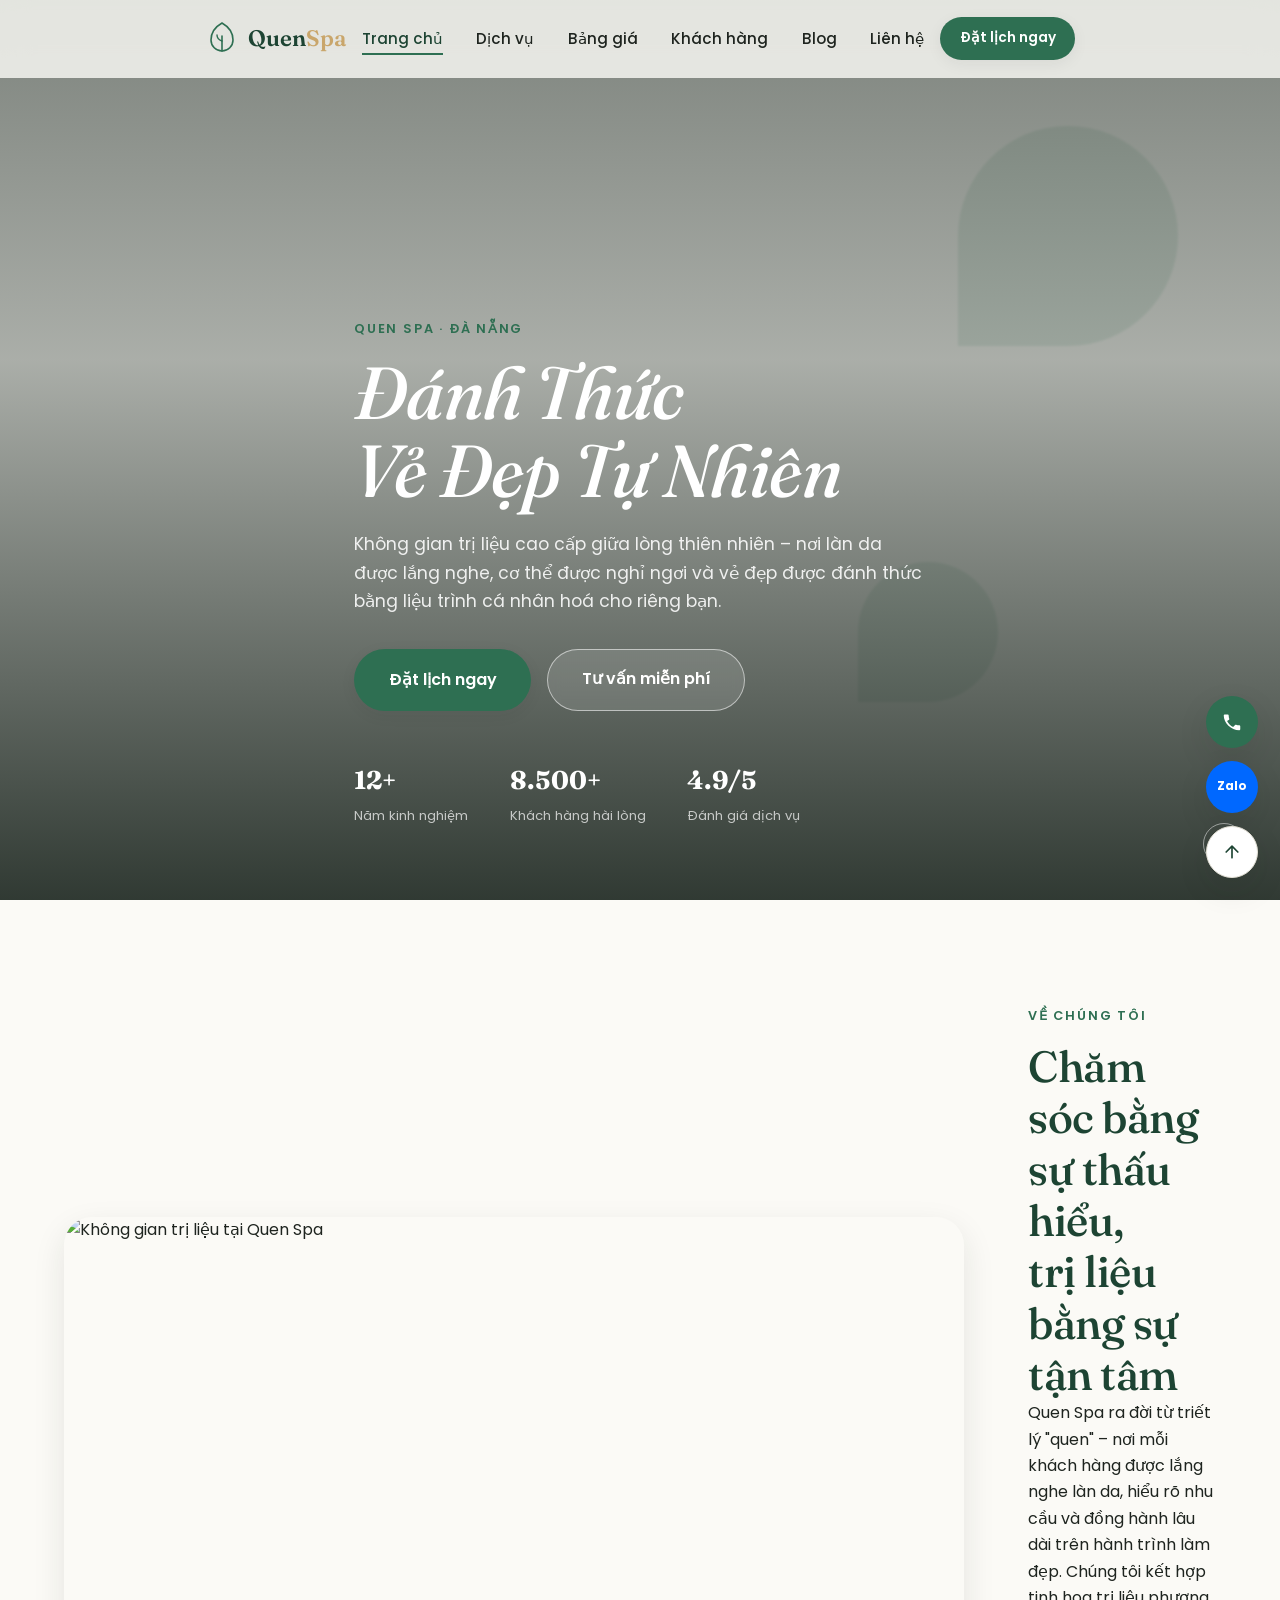
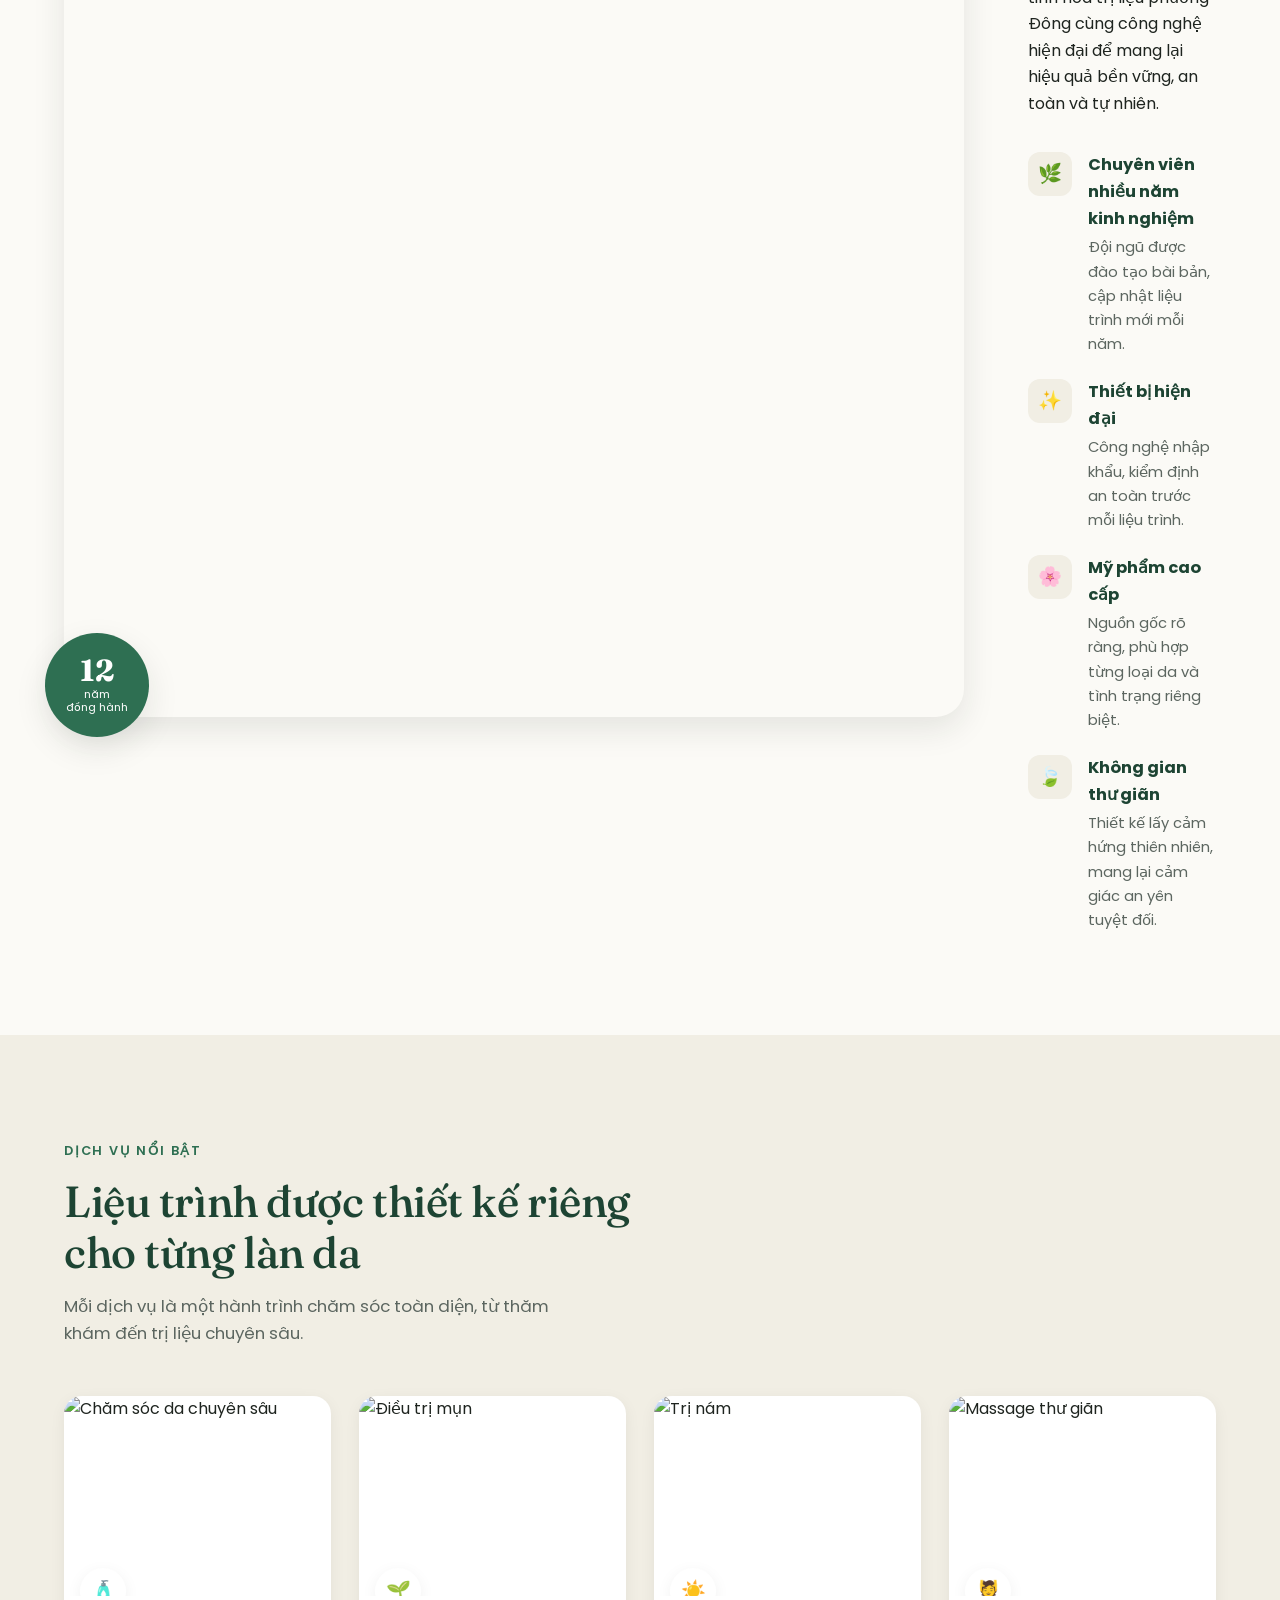
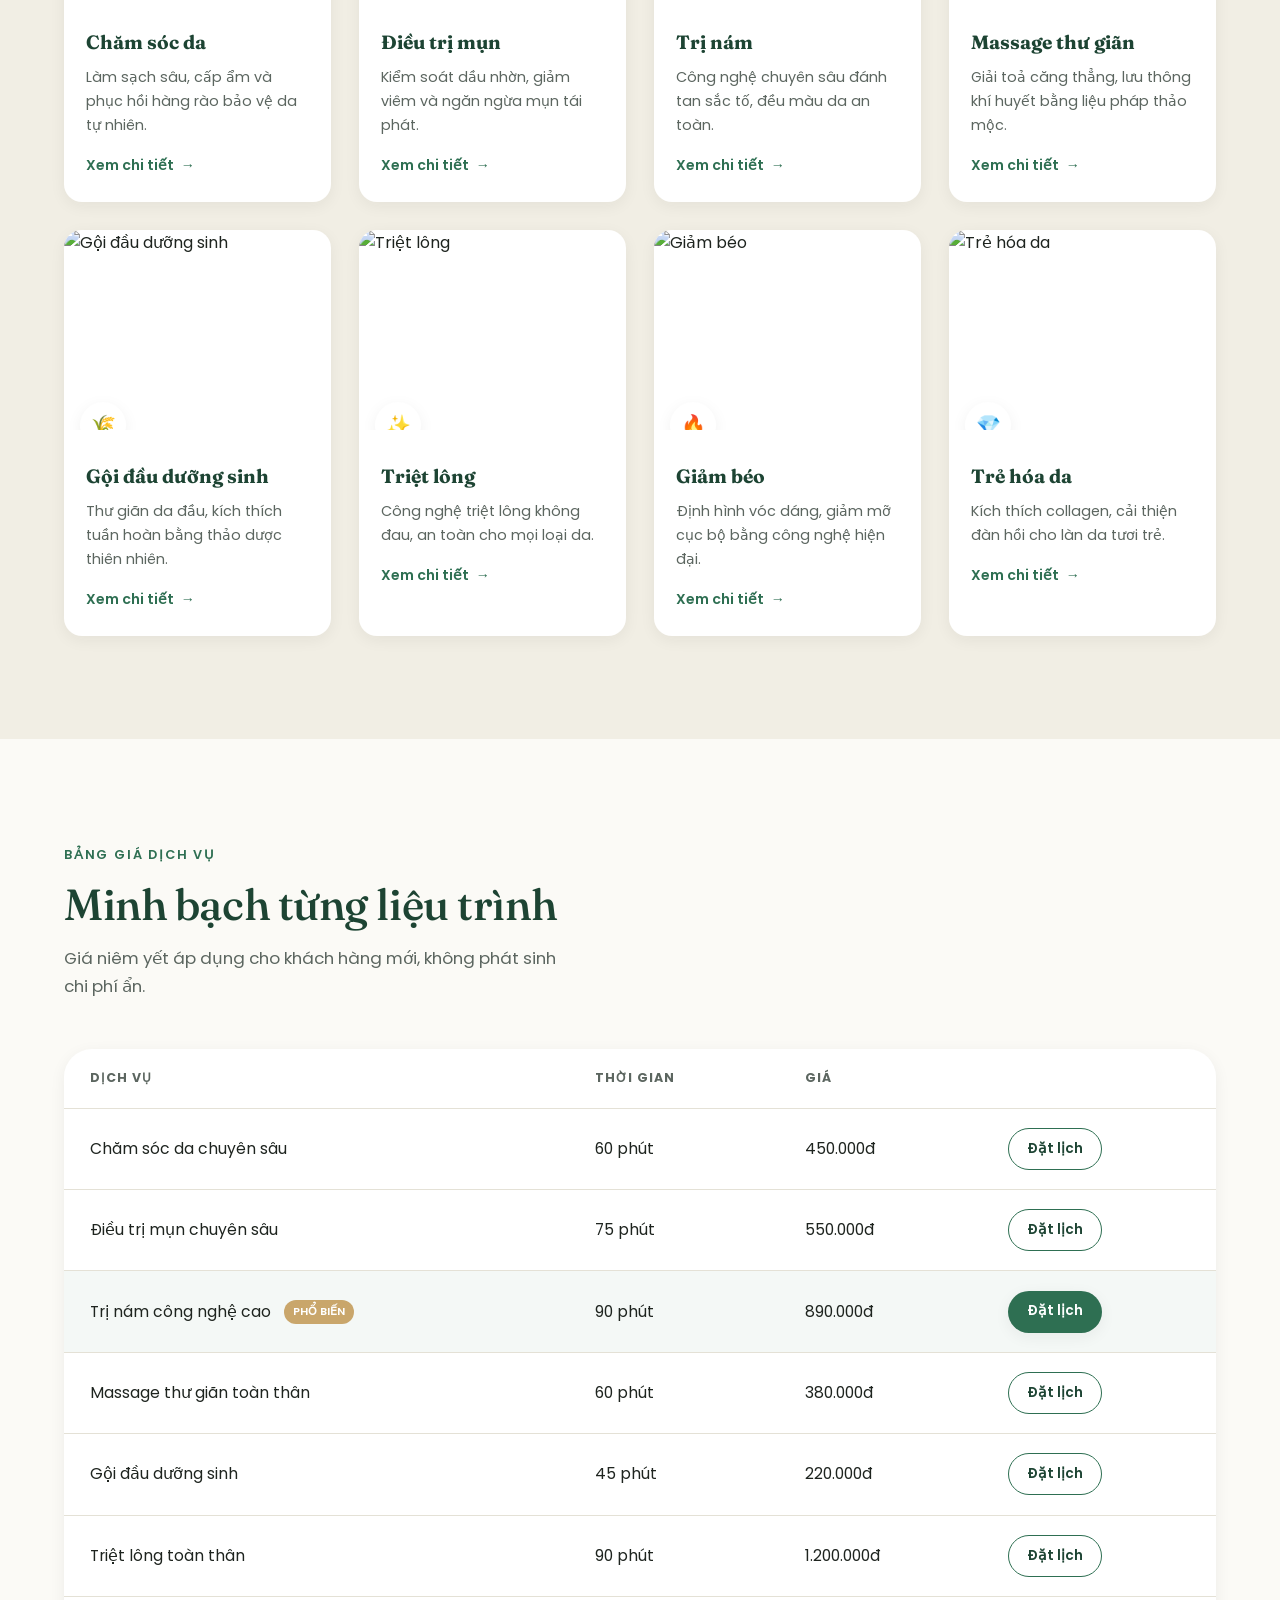
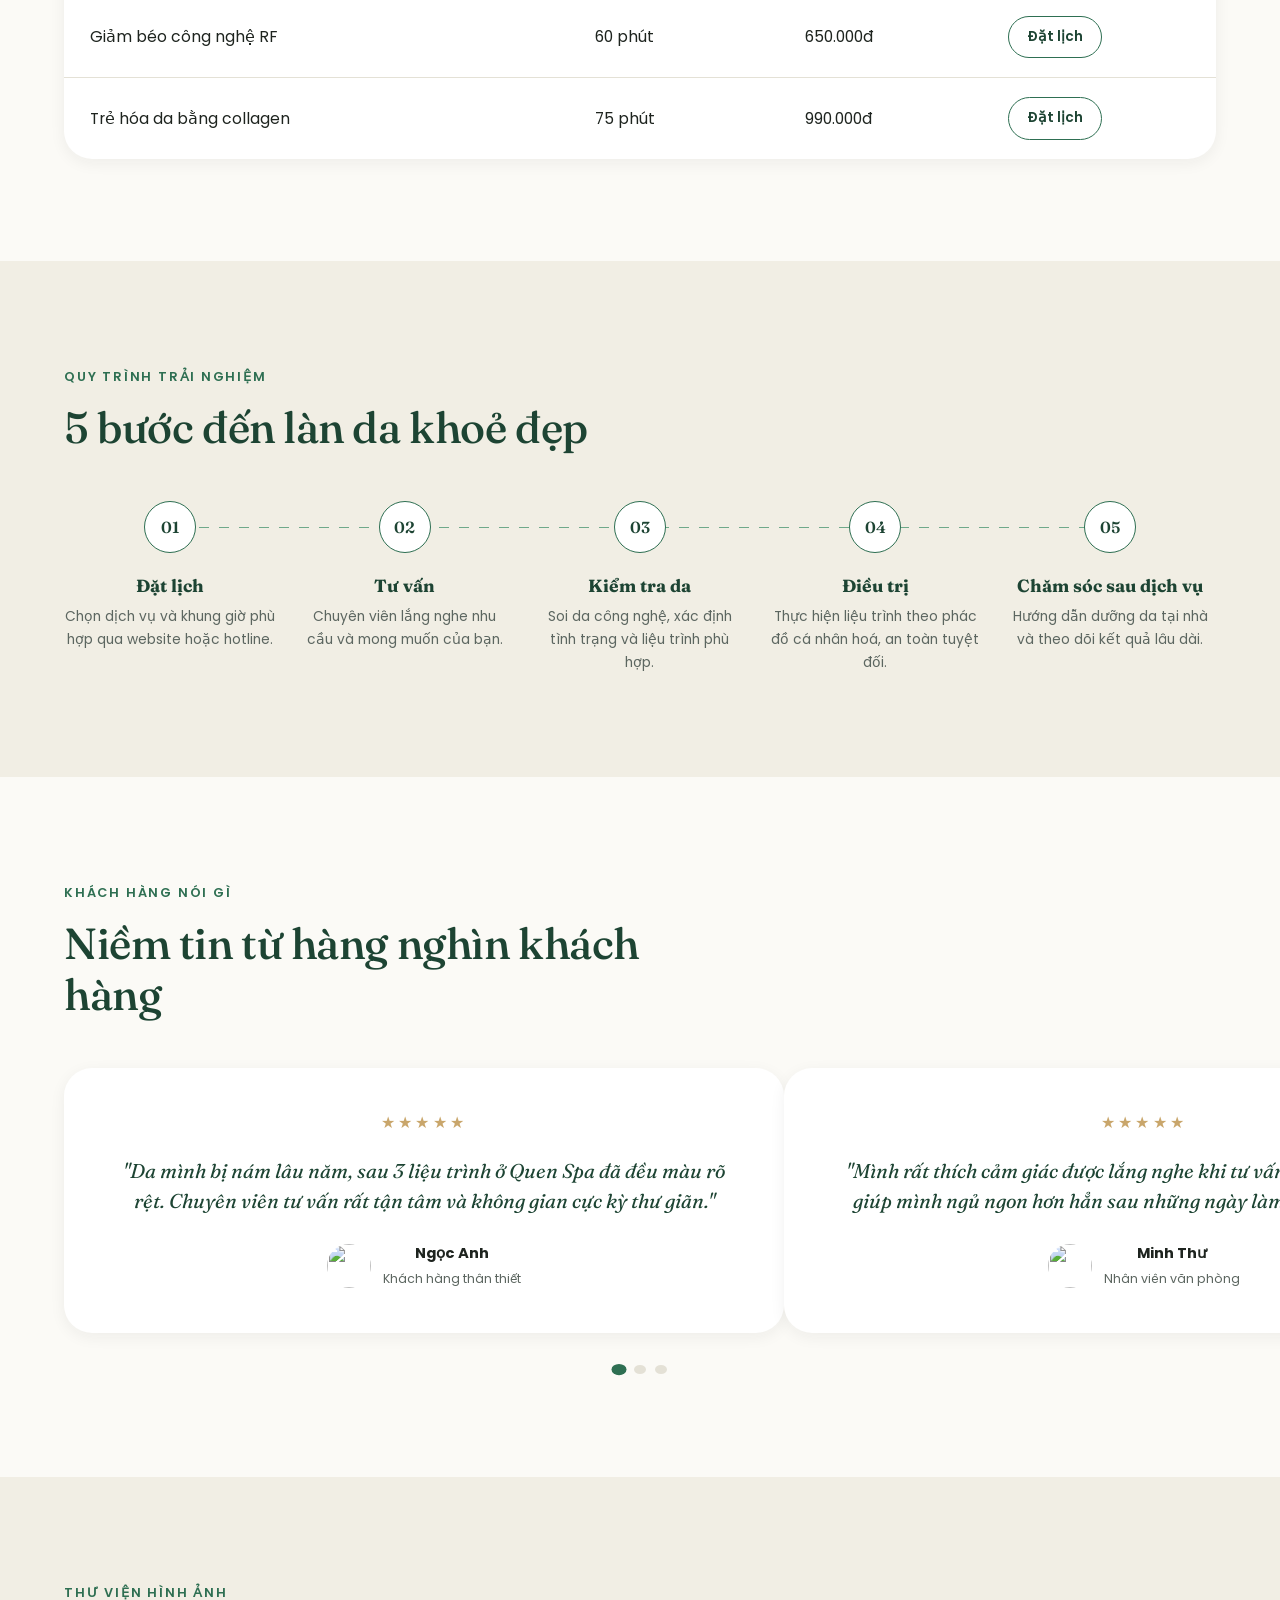
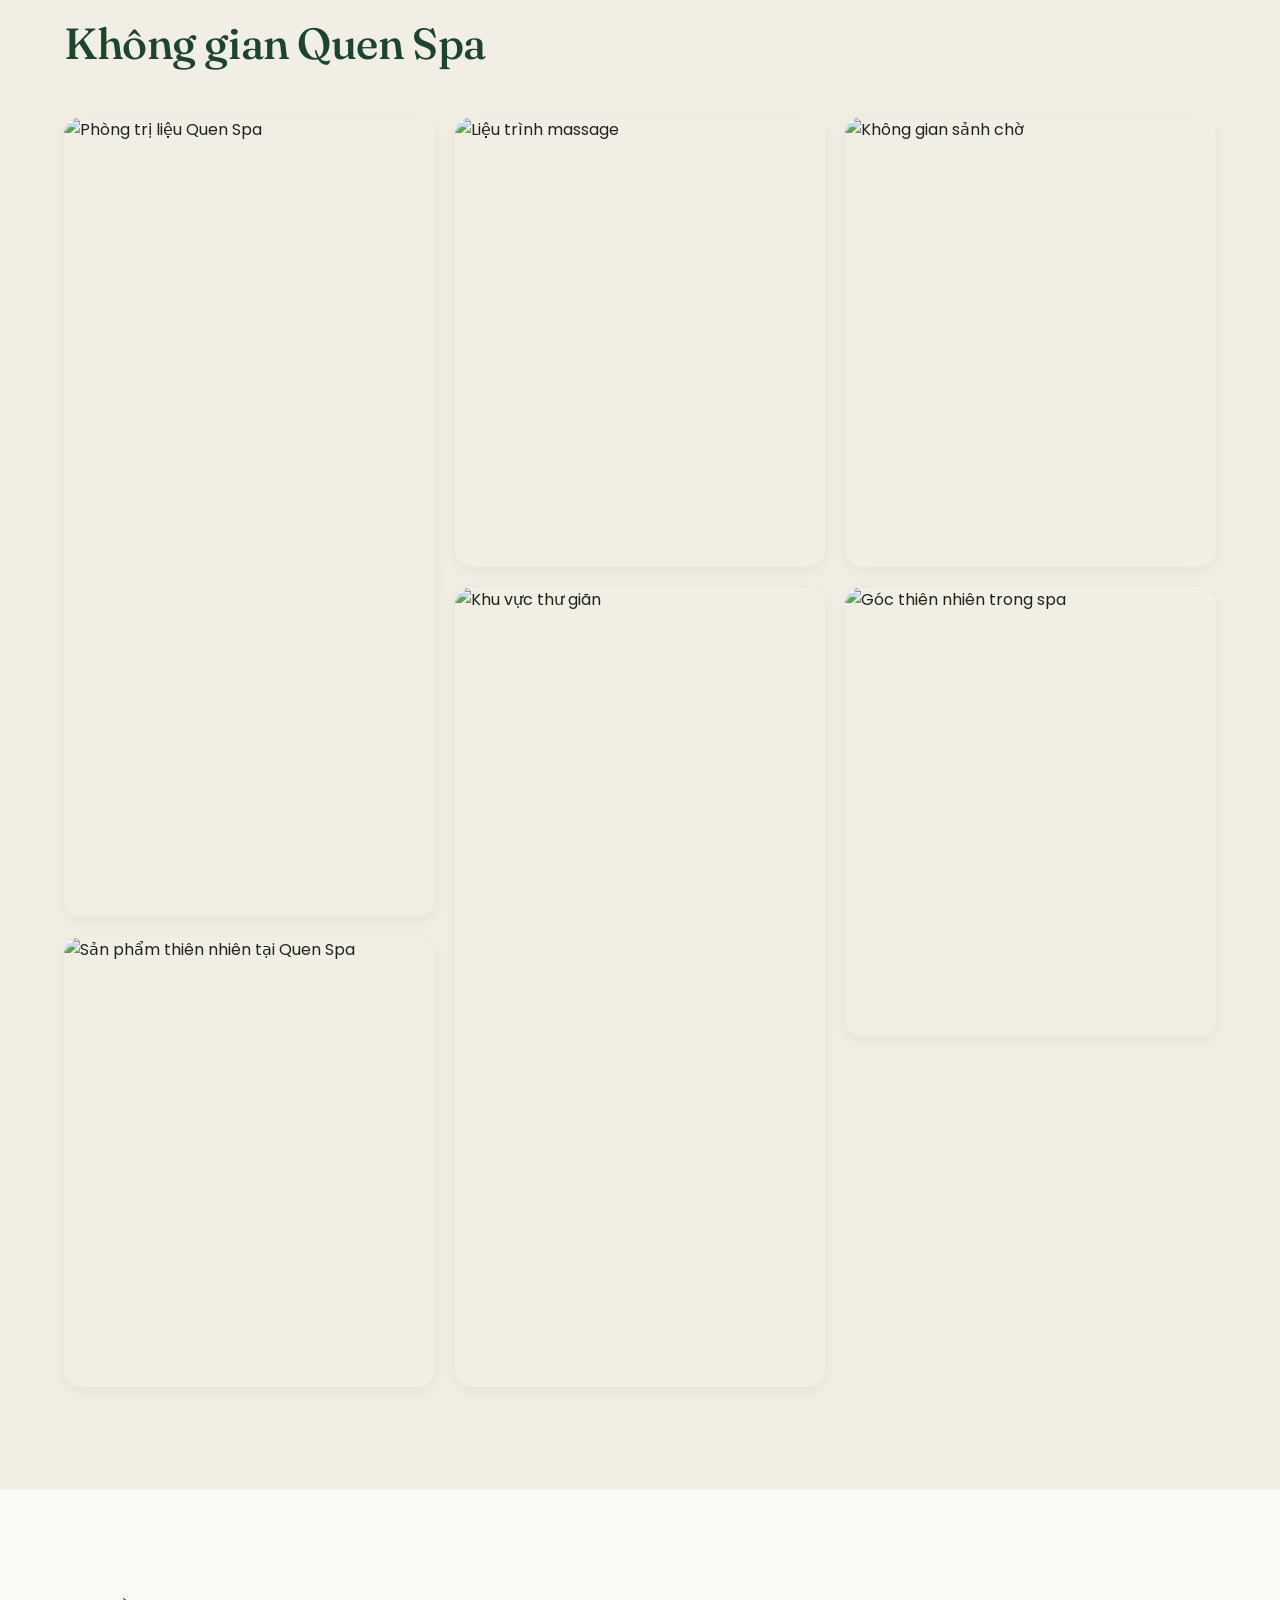
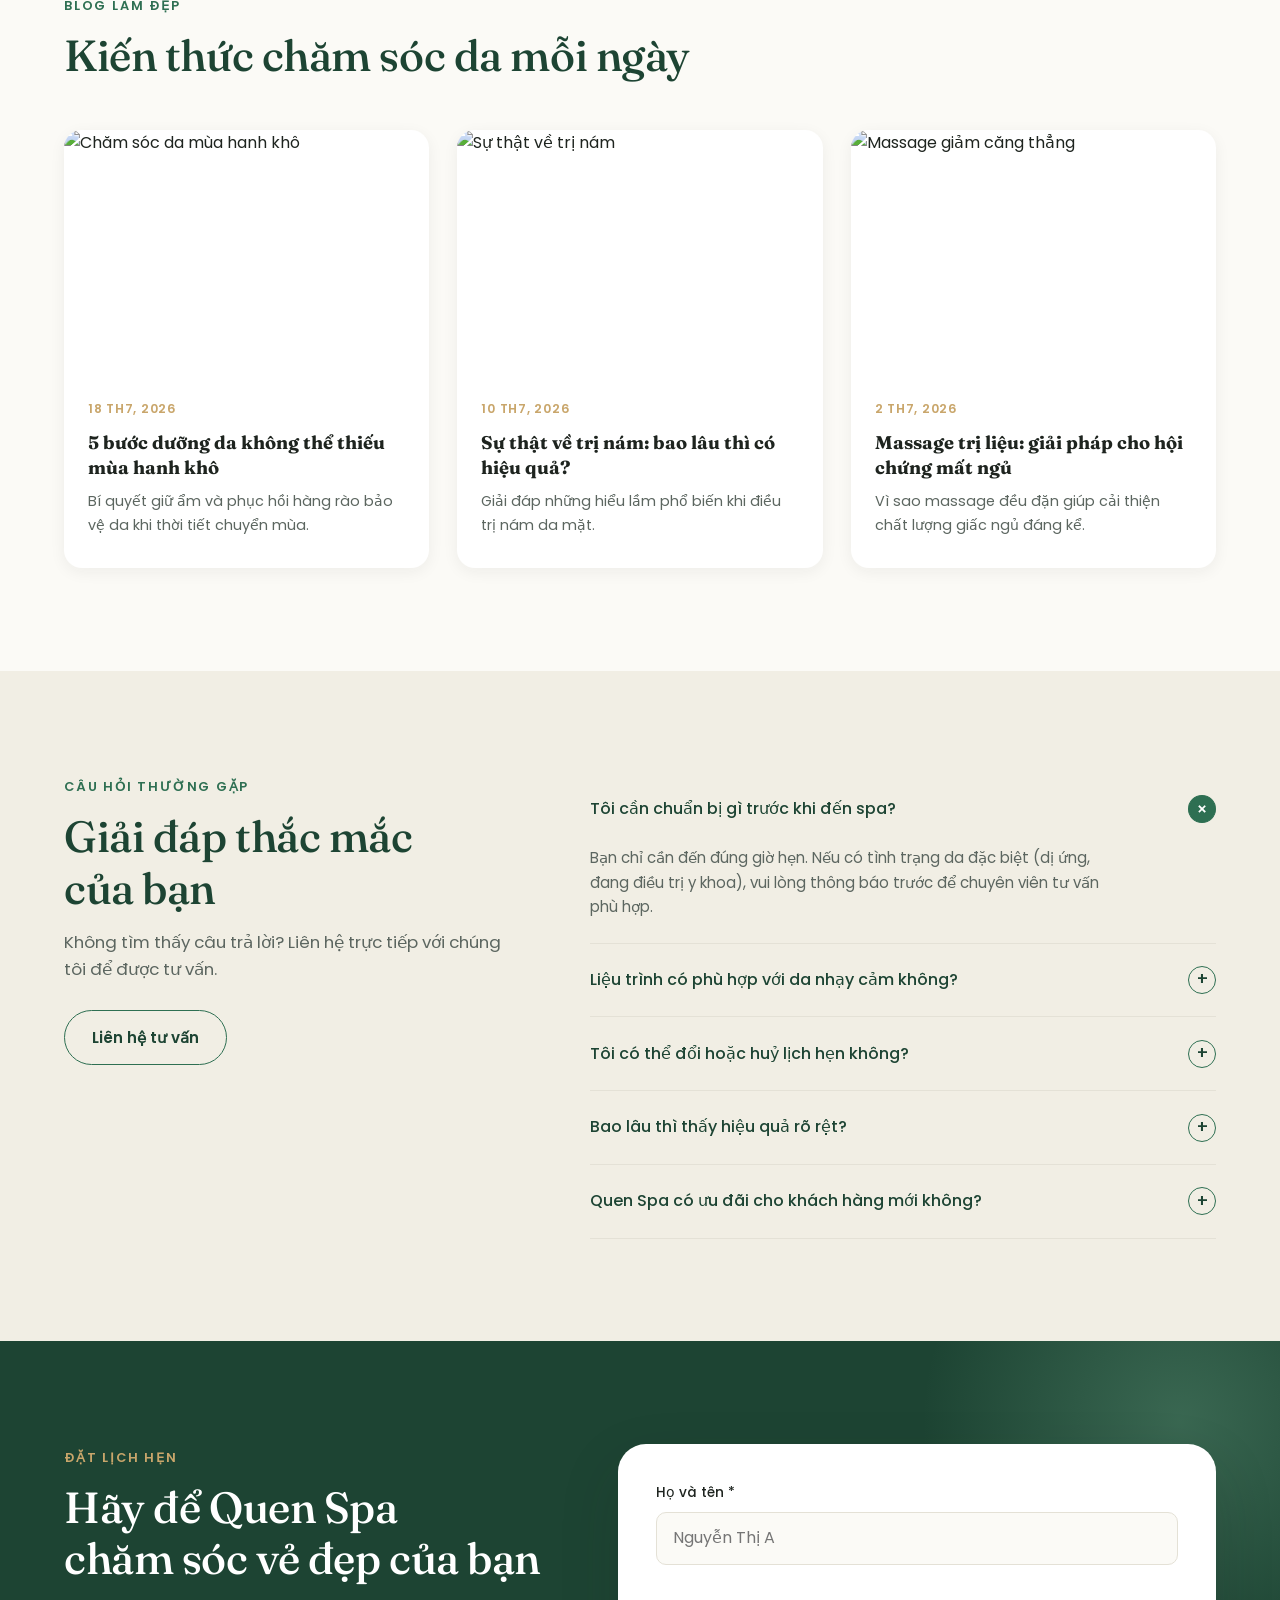
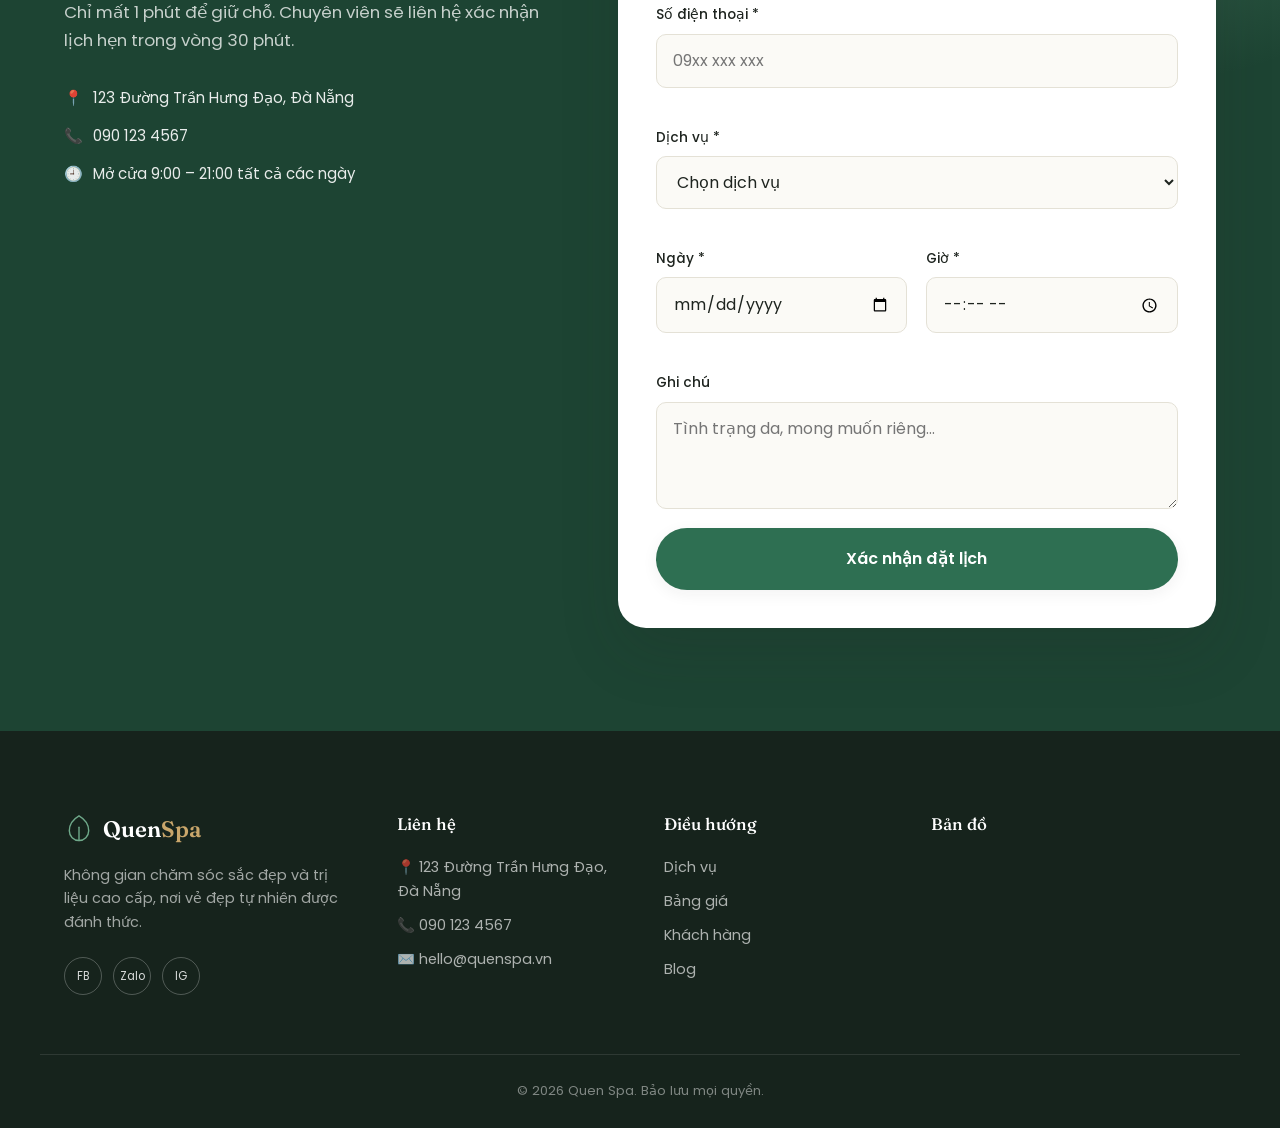
==== index.html @ 078ede5b "Add files via upload" ====
<!DOCTYPE html>
<html lang="vi">
<head>
<meta charset="UTF-8">
<meta name="viewport" content="width=device-width, initial-scale=1.0">
<title>Quen Spa – Đánh Thức Vẻ Đẹp Tự Nhiên | Spa Chăm Sóc Da &amp; Massage Cao Cấp</title>
<meta name="description" content="Quen Spa – không gian chăm sóc da, massage thư giãn và trị liệu chuyên sâu với chuyên viên giàu kinh nghiệm, mỹ phẩm cao cấp và thiết bị hiện đại. Đặt lịch ngay hôm nay.">
<meta name="keywords" content="quen spa, spa chăm sóc da, massage thư giãn, trị nám, trị mụn, triệt lông, giảm béo, trẻ hóa da">
<meta name="author" content="Quen Spa">
<link rel="canonical" href="https://quenspa.vn/">

<!-- Open Graph -->
<meta property="og:type" content="website">
<meta property="og:title" content="Quen Spa – Đánh Thức Vẻ Đẹp Tự Nhiên">
<meta property="og:description" content="Không gian chăm sóc da và trị liệu cao cấp, thư giãn giữa thiên nhiên.">
<meta property="og:image" content="https://images.unsplash.com/photo-1544161515-4ab6ce6db874?w=1200&q=80">
<meta property="og:locale" content="vi_VN">

<!-- Favicon -->
<link rel="icon" href="data:image/svg+xml,%3Csvg xmlns='http://www.w3.org/2000/svg' viewBox='0 0 100 100'%3E%3Ctext y='.9em' font-size='90'%3E🌿%3C/text%3E%3C/svg%3E">

<!-- Preconnect for performance -->
<link rel="preconnect" href="https://fonts.googleapis.com">
<link rel="preconnect" href="https://fonts.gstatic.com" crossorigin>
<link href="https://fonts.googleapis.com/css2?family=Fraunces:ital,opsz,wght@0,9..144,300;0,9..144,400;0,9..144,500;0,9..144,600;1,9..144,400;1,9..144,500&family=Poppins:wght@300;400;500;600;700&display=swap" rel="stylesheet">

<link rel="stylesheet" href="style.css">

<!-- Structured data for SEO -->
<script type="application/ld+json">
{
  "@context": "https://schema.org",
  "@type": "BeautySalon",
  "name": "Quen Spa",
  "image": "https://images.unsplash.com/photo-1544161515-4ab6ce6db874",
  "telephone": "+84901234567",
  "address": {
    "@type": "PostalAddress",
    "streetAddress": "123 Đường Trần Hưng Đạo",
    "addressLocality": "Đà Nẵng",
    "addressCountry": "VN"
  },
  "openingHours": "Mo-Su 09:00-21:00",
  "priceRange": "$$"
}
</script>
</head>
<body>

<!-- ============ SKIP LINK ============ -->
<a class="skip-link" href="#main">Bỏ qua đến nội dung chính</a>

<!-- ============ HEADER ============ -->
<header class="header" id="header">
  <div class="container header__inner">
    <a href="#trang-chu" class="logo" aria-label="Quen Spa - Trang chủ">
      <span class="logo__mark" aria-hidden="true">
        <svg width="34" height="34" viewBox="0 0 34 34" fill="none">
          <path d="M17 2C10 6 6 12 6 19c0 6.075 4.925 11 11 11s11-4.925 11-11C28 12 24 6 17 2Z" stroke="currentColor" stroke-width="1.6" stroke-linejoin="round"/>
          <path d="M17 30V15" stroke="currentColor" stroke-width="1.6" stroke-linecap="round"/>
          <path d="M17 20c-3-1-5-3-5-6" stroke="currentColor" stroke-width="1.4" stroke-linecap="round"/>
        </svg>
      </span>
      <span class="logo__text">Quen<em>Spa</em></span>
    </a>

    <nav class="nav" id="nav" aria-label="Điều hướng chính">
      <ul class="nav__list">
        <li><a href="#trang-chu" class="nav__link is-active">Trang chủ</a></li>
        <li><a href="#dich-vu" class="nav__link">Dịch vụ</a></li>
        <li><a href="#bang-gia" class="nav__link">Bảng giá</a></li>
        <li><a href="#khach-hang" class="nav__link">Khách hàng</a></li>
        <li><a href="#blog" class="nav__link">Blog</a></li>
        <li><a href="#lien-he" class="nav__link">Liên hệ</a></li>
      </ul>
    </nav>

    <div class="header__actions">
      <a href="#dat-lich" class="btn btn--primary btn--sm">Đặt lịch ngay</a>
      <button class="nav__toggle" id="navToggle" aria-label="Mở menu" aria-expanded="false" aria-controls="nav">
        <span></span><span></span><span></span>
      </button>
    </div>
  </div>
</header>

<main id="main">

  <!-- ============ 1. HERO ============ -->
  <section class="hero" id="trang-chu">
    <div class="hero__media" aria-hidden="true">
      <img src="https://images.unsplash.com/photo-1544161515-4ab6ce6db874?auto=format&fit=crop&w=1600&q=75" alt="" loading="eager">
      <span class="hero__leaf hero__leaf--1"></span>
      <span class="hero__leaf hero__leaf--2"></span>
    </div>
    <div class="hero__scrim"></div>

    <div class="container hero__content">
      <p class="eyebrow reveal">Quen Spa · Đà Nẵng</p>
      <h1 class="hero__title reveal">Đánh Thức<br>Vẻ Đẹp Tự Nhiên</h1>
      <p class="hero__desc reveal">Không gian trị liệu cao cấp giữa lòng thiên nhiên – nơi làn da được lắng nghe,
        cơ thể được nghỉ ngơi và vẻ đẹp được đánh thức bằng liệu trình cá nhân hoá cho riêng bạn.</p>
      <div class="hero__cta reveal">
        <a href="#dat-lich" class="btn btn--primary btn--lg">Đặt lịch ngay</a>
        <a href="#lien-he" class="btn btn--ghost btn--lg">Tư vấn miễn phí</a>
      </div>
      <div class="hero__stats reveal">
        <div><strong>12+</strong><span>Năm kinh nghiệm</span></div>
        <div><strong>8.500+</strong><span>Khách hàng hài lòng</span></div>
        <div><strong>4.9/5</strong><span>Đánh giá dịch vụ</span></div>
      </div>
    </div>
    <a href="#gioi-thieu" class="hero__scroll" aria-label="Cuộn xuống">
      <span></span>
    </a>
  </section>

  <!-- ============ 2. GIỚI THIỆU ============ -->
  <section class="section about" id="gioi-thieu">
    <div class="container about__grid">
      <div class="about__media reveal">
        <img src="https://images.unsplash.com/photo-1540555700478-4be289fbecef?auto=format&fit=crop&w=900&q=75" alt="Không gian trị liệu tại Quen Spa" loading="lazy" width="900" height="1100">
        <div class="about__media-badge">
          <strong>12</strong>
          <span>năm<br>đồng hành</span>
        </div>
      </div>

      <div class="about__content">
        <p class="eyebrow reveal">Về chúng tôi</p>
        <h2 class="section__title reveal">Chăm sóc bằng sự thấu hiểu,<br>trị liệu bằng sự tận tâm</h2>
        <p class="reveal">Quen Spa ra đời từ triết lý "quen" – nơi mỗi khách hàng được lắng nghe làn da,
          hiểu rõ nhu cầu và đồng hành lâu dài trên hành trình làm đẹp. Chúng tôi kết hợp tinh hoa
          trị liệu phương Đông cùng công nghệ hiện đại để mang lại hiệu quả bền vững, an toàn và tự nhiên.</p>

        <ul class="about__points">
          <li class="reveal">
            <span class="about__icon" aria-hidden="true">🌿</span>
            <div><strong>Chuyên viên nhiều năm kinh nghiệm</strong><p>Đội ngũ được đào tạo bài bản, cập nhật liệu trình mới mỗi năm.</p></div>
          </li>
          <li class="reveal">
            <span class="about__icon" aria-hidden="true">✨</span>
            <div><strong>Thiết bị hiện đại</strong><p>Công nghệ nhập khẩu, kiểm định an toàn trước mỗi liệu trình.</p></div>
          </li>
          <li class="reveal">
            <span class="about__icon" aria-hidden="true">🌸</span>
            <div><strong>Mỹ phẩm cao cấp</strong><p>Nguồn gốc rõ ràng, phù hợp từng loại da và tình trạng riêng biệt.</p></div>
          </li>
          <li class="reveal">
            <span class="about__icon" aria-hidden="true">🍃</span>
            <div><strong>Không gian thư giãn</strong><p>Thiết kế lấy cảm hứng thiên nhiên, mang lại cảm giác an yên tuyệt đối.</p></div>
          </li>
        </ul>
      </div>
    </div>
  </section>

  <!-- ============ 3. DỊCH VỤ ============ -->
  <section class="section section--alt services" id="dich-vu">
    <div class="container">
      <div class="section__head reveal">
        <p class="eyebrow">Dịch vụ nổi bật</p>
        <h2 class="section__title">Liệu trình được thiết kế riêng<br>cho từng làn da</h2>
        <p class="section__desc">Mỗi dịch vụ là một hành trình chăm sóc toàn diện, từ thăm khám đến trị liệu chuyên sâu.</p>
      </div>

      <div class="grid services__grid">
        <!-- Service card template x8 -->
        <article class="card service-card reveal">
          <div class="service-card__media">
            <img src="https://images.unsplash.com/photo-1570172619644-dfd03ed5d881?auto=format&fit=crop&w=600&q=70" alt="Chăm sóc da chuyên sâu" loading="lazy" width="600" height="440">
            <span class="service-card__icon" aria-hidden="true">🧴</span>
          </div>
          <div class="service-card__body">
            <h3>Chăm sóc da</h3>
            <p>Làm sạch sâu, cấp ẩm và phục hồi hàng rào bảo vệ da tự nhiên.</p>
            <a href="#bang-gia" class="card-link">Xem chi tiết <span aria-hidden="true">→</span></a>
          </div>
        </article>

        <article class="card service-card reveal">
          <div class="service-card__media">
            <img src="https://images.unsplash.com/photo-1512290923902-8a9f81dc236c?auto=format&fit=crop&w=600&q=70" alt="Điều trị mụn" loading="lazy" width="600" height="440">
            <span class="service-card__icon" aria-hidden="true">🌱</span>
          </div>
          <div class="service-card__body">
            <h3>Điều trị mụn</h3>
            <p>Kiểm soát dầu nhờn, giảm viêm và ngăn ngừa mụn tái phát.</p>
            <a href="#bang-gia" class="card-link">Xem chi tiết <span aria-hidden="true">→</span></a>
          </div>
        </article>

        <article class="card service-card reveal">
          <div class="service-card__media">
            <img src="https://images.unsplash.com/photo-1616394158624-1e64c8dd5ea1?auto=format&fit=crop&w=600&q=70" alt="Trị nám" loading="lazy" width="600" height="440">
            <span class="service-card__icon" aria-hidden="true">☀️</span>
          </div>
          <div class="service-card__body">
            <h3>Trị nám</h3>
            <p>Công nghệ chuyên sâu đánh tan sắc tố, đều màu da an toàn.</p>
            <a href="#bang-gia" class="card-link">Xem chi tiết <span aria-hidden="true">→</span></a>
          </div>
        </article>

        <article class="card service-card reveal">
          <div class="service-card__media">
            <img src="https://images.unsplash.com/photo-1519823551278-64ac92734fb1?auto=format&fit=crop&w=600&q=70" alt="Massage thư giãn" loading="lazy" width="600" height="440">
            <span class="service-card__icon" aria-hidden="true">💆</span>
          </div>
          <div class="service-card__body">
            <h3>Massage thư giãn</h3>
            <p>Giải toả căng thẳng, lưu thông khí huyết bằng liệu pháp thảo mộc.</p>
            <a href="#bang-gia" class="card-link">Xem chi tiết <span aria-hidden="true">→</span></a>
          </div>
        </article>

        <article class="card service-card reveal">
          <div class="service-card__media">
            <img src="https://images.unsplash.com/photo-1522337660859-02fbefca4702?auto=format&fit=crop&w=600&q=70" alt="Gội đầu dưỡng sinh" loading="lazy" width="600" height="440">
            <span class="service-card__icon" aria-hidden="true">🌾</span>
          </div>
          <div class="service-card__body">
            <h3>Gội đầu dưỡng sinh</h3>
            <p>Thư giãn da đầu, kích thích tuần hoàn bằng thảo dược thiên nhiên.</p>
            <a href="#bang-gia" class="card-link">Xem chi tiết <span aria-hidden="true">→</span></a>
          </div>
        </article>

        <article class="card service-card reveal">
          <div class="service-card__media">
            <img src="https://images.unsplash.com/photo-1598440947619-2c35bc9430c0?auto=format&fit=crop&w=600&q=70" alt="Triệt lông" loading="lazy" width="600" height="440">
            <span class="service-card__icon" aria-hidden="true">✨</span>
          </div>
          <div class="service-card__body">
            <h3>Triệt lông</h3>
            <p>Công nghệ triệt lông không đau, an toàn cho mọi loại da.</p>
            <a href="#bang-gia" class="card-link">Xem chi tiết <span aria-hidden="true">→</span></a>
          </div>
        </article>

        <article class="card service-card reveal">
          <div class="service-card__media">
            <img src="https://images.unsplash.com/photo-1571019613454-1cb2f99b2d8b?auto=format&fit=crop&w=600&q=70" alt="Giảm béo" loading="lazy" width="600" height="440">
            <span class="service-card__icon" aria-hidden="true">🔥</span>
          </div>
          <div class="service-card__body">
            <h3>Giảm béo</h3>
            <p>Định hình vóc dáng, giảm mỡ cục bộ bằng công nghệ hiện đại.</p>
            <a href="#bang-gia" class="card-link">Xem chi tiết <span aria-hidden="true">→</span></a>
          </div>
        </article>

        <article class="card service-card reveal">
          <div class="service-card__media">
            <img src="https://images.unsplash.com/photo-1552693673-1bf958298935?auto=format&fit=crop&w=600&q=70" alt="Trẻ hóa da" loading="lazy" width="600" height="440">
            <span class="service-card__icon" aria-hidden="true">💎</span>
          </div>
          <div class="service-card__body">
            <h3>Trẻ hóa da</h3>
            <p>Kích thích collagen, cải thiện đàn hồi cho làn da tươi trẻ.</p>
            <a href="#bang-gia" class="card-link">Xem chi tiết <span aria-hidden="true">→</span></a>
          </div>
        </article>
      </div>
    </div>
  </section>

  <!-- ============ 4. BẢNG GIÁ ============ -->
  <section class="section pricing" id="bang-gia">
    <div class="container">
      <div class="section__head reveal">
        <p class="eyebrow">Bảng giá dịch vụ</p>
        <h2 class="section__title">Minh bạch từng liệu trình</h2>
        <p class="section__desc">Giá niêm yết áp dụng cho khách hàng mới, không phát sinh chi phí ẩn.</p>
      </div>

      <div class="pricing__table-wrap reveal">
        <table class="pricing__table">
          <thead>
            <tr>
              <th scope="col">Dịch vụ</th>
              <th scope="col">Thời gian</th>
              <th scope="col">Giá</th>
              <th scope="col"><span class="sr-only">Đặt lịch</span></th>
            </tr>
          </thead>
          <tbody>
            <tr>
              <td data-label="Dịch vụ">Chăm sóc da chuyên sâu</td>
              <td data-label="Thời gian">60 phút</td>
              <td data-label="Giá">450.000đ</td>
              <td data-label=""><a href="#dat-lich" class="btn btn--outline btn--sm">Đặt lịch</a></td>
            </tr>
            <tr>
              <td data-label="Dịch vụ">Điều trị mụn chuyên sâu</td>
              <td data-label="Thời gian">75 phút</td>
              <td data-label="Giá">550.000đ</td>
              <td data-label=""><a href="#dat-lich" class="btn btn--outline btn--sm">Đặt lịch</a></td>
            </tr>
            <tr class="is-featured">
              <td data-label="Dịch vụ">Trị nám công nghệ cao <span class="tag">Phổ biến</span></td>
              <td data-label="Thời gian">90 phút</td>
              <td data-label="Giá">890.000đ</td>
              <td data-label=""><a href="#dat-lich" class="btn btn--primary btn--sm">Đặt lịch</a></td>
            </tr>
            <tr>
              <td data-label="Dịch vụ">Massage thư giãn toàn thân</td>
              <td data-label="Thời gian">60 phút</td>
              <td data-label="Giá">380.000đ</td>
              <td data-label=""><a href="#dat-lich" class="btn btn--outline btn--sm">Đặt lịch</a></td>
            </tr>
            <tr>
              <td data-label="Dịch vụ">Gội đầu dưỡng sinh</td>
              <td data-label="Thời gian">45 phút</td>
              <td data-label="Giá">220.000đ</td>
              <td data-label=""><a href="#dat-lich" class="btn btn--outline btn--sm">Đặt lịch</a></td>
            </tr>
            <tr>
              <td data-label="Dịch vụ">Triệt lông toàn thân</td>
              <td data-label="Thời gian">90 phút</td>
              <td data-label="Giá">1.200.000đ</td>
              <td data-label=""><a href="#dat-lich" class="btn btn--outline btn--sm">Đặt lịch</a></td>
            </tr>
            <tr>
              <td data-label="Dịch vụ">Giảm béo công nghệ RF</td>
              <td data-label="Thời gian">60 phút</td>
              <td data-label="Giá">650.000đ</td>
              <td data-label=""><a href="#dat-lich" class="btn btn--outline btn--sm">Đặt lịch</a></td>
            </tr>
            <tr>
              <td data-label="Dịch vụ">Trẻ hóa da bằng collagen</td>
              <td data-label="Thời gian">75 phút</td>
              <td data-label="Giá">990.000đ</td>
              <td data-label=""><a href="#dat-lich" class="btn btn--outline btn--sm">Đặt lịch</a></td>
            </tr>
          </tbody>
        </table>
      </div>
    </div>
  </section>

  <!-- ============ 5. QUY TRÌNH ============ -->
  <section class="section section--alt process" id="quy-trinh">
    <div class="container">
      <div class="section__head reveal">
        <p class="eyebrow">Quy trình trải nghiệm</p>
        <h2 class="section__title">5 bước đến làn da khoẻ đẹp</h2>
      </div>

      <ol class="process__list">
        <li class="process__item reveal">
          <span class="process__num">01</span>
          <h3>Đặt lịch</h3>
          <p>Chọn dịch vụ và khung giờ phù hợp qua website hoặc hotline.</p>
        </li>
        <li class="process__item reveal">
          <span class="process__num">02</span>
          <h3>Tư vấn</h3>
          <p>Chuyên viên lắng nghe nhu cầu và mong muốn của bạn.</p>
        </li>
        <li class="process__item reveal">
          <span class="process__num">03</span>
          <h3>Kiểm tra da</h3>
          <p>Soi da công nghệ, xác định tình trạng và liệu trình phù hợp.</p>
        </li>
        <li class="process__item reveal">
          <span class="process__num">04</span>
          <h3>Điều trị</h3>
          <p>Thực hiện liệu trình theo phác đồ cá nhân hoá, an toàn tuyệt đối.</p>
        </li>
        <li class="process__item reveal">
          <span class="process__num">05</span>
          <h3>Chăm sóc sau dịch vụ</h3>
          <p>Hướng dẫn dưỡng da tại nhà và theo dõi kết quả lâu dài.</p>
        </li>
      </ol>
    </div>
  </section>

  <!-- ============ 6. KHÁCH HÀNG NÓI GÌ ============ -->
  <section class="section testimonials" id="khach-hang">
    <div class="container">
      <div class="section__head reveal">
        <p class="eyebrow">Khách hàng nói gì</p>
        <h2 class="section__title">Niềm tin từ hàng nghìn khách hàng</h2>
      </div>

      <div class="testimonial-carousel reveal">
        <div class="testimonial-track" id="testimonialTrack">
          <article class="testimonial">
            <div class="testimonial__stars" aria-label="5 trên 5 sao">★★★★★</div>
            <p>"Da mình bị nám lâu năm, sau 3 liệu trình ở Quen Spa đã đều màu rõ rệt. Chuyên viên tư vấn rất tận tâm và không gian cực kỳ thư giãn."</p>
            <div class="testimonial__author">
              <img src="https://images.unsplash.com/photo-1544005313-94ddf0286df2?auto=format&fit=crop&w=100&q=70" alt="" loading="lazy" width="52" height="52">
              <div><strong>Ngọc Anh</strong><span>Khách hàng thân thiết</span></div>
            </div>
          </article>

          <article class="testimonial">
            <div class="testimonial__stars" aria-label="5 trên 5 sao">★★★★★</div>
            <p>"Mình rất thích cảm giác được lắng nghe khi tư vấn. Dịch vụ massage giúp mình ngủ ngon hơn hẳn sau những ngày làm việc căng thẳng."</p>
            <div class="testimonial__author">
              <img src="https://images.unsplash.com/photo-1573496359142-b8d87734a5a2?auto=format&fit=crop&w=100&q=70" alt="" loading="lazy" width="52" height="52">
              <div><strong>Minh Thư</strong><span>Nhân viên văn phòng</span></div>
            </div>
          </article>

          <article class="testimonial">
            <div class="testimonial__stars" aria-label="5 trên 5 sao">★★★★★</div>
            <p>"Không gian sang trọng, sạch sẽ, nhân viên chuyên nghiệp. Mình đã giới thiệu Quen Spa cho cả gia đình cùng trải nghiệm."</p>
            <div class="testimonial__author">
              <img src="https://images.unsplash.com/photo-1531123897727-8f129e1688ce?auto=format&fit=crop&w=100&q=70" alt="" loading="lazy" width="52" height="52">
              <div><strong>Hoài Phương</strong><span>Chủ doanh nghiệp</span></div>
            </div>
          </article>
        </div>

        <div class="testimonial-dots" id="testimonialDots"></div>
      </div>
    </div>
  </section>

  <!-- ============ 7. THƯ VIỆN HÌNH ẢNH ============ -->
  <section class="section section--alt gallery" id="thu-vien">
    <div class="container">
      <div class="section__head reveal">
        <p class="eyebrow">Thư viện hình ảnh</p>
        <h2 class="section__title">Không gian Quen Spa</h2>
      </div>

      <div class="masonry reveal">
        <div class="masonry__item masonry__item--tall">
          <img src="https://images.unsplash.com/photo-1600334129128-685c5582fd35?auto=format&fit=crop&w=600&q=70" alt="Phòng trị liệu Quen Spa" loading="lazy" width="600" height="800">
        </div>
        <div class="masonry__item">
          <img src="https://images.unsplash.com/photo-1620733723572-11c53f73a416?auto=format&fit=crop&w=600&q=70" alt="Sản phẩm thiên nhiên tại Quen Spa" loading="lazy" width="600" height="450">
        </div>
        <div class="masonry__item">
          <img src="https://images.unsplash.com/photo-1583417319070-4a69db38a482?auto=format&fit=crop&w=600&q=70" alt="Liệu trình massage" loading="lazy" width="600" height="450">
        </div>
        <div class="masonry__item masonry__item--tall">
          <img src="https://images.unsplash.com/photo-1519824145371-296894a0daa9?auto=format&fit=crop&w=600&q=70" alt="Khu vực thư giãn" loading="lazy" width="600" height="800">
        </div>
        <div class="masonry__item">
          <img src="https://images.unsplash.com/photo-1591343395902-1adc7828b6bc?auto=format&fit=crop&w=600&q=70" alt="Không gian sảnh chờ" loading="lazy" width="600" height="450">
        </div>
        <div class="masonry__item">
          <img src="https://images.unsplash.com/photo-1540555700478-4be289fbecef?auto=format&fit=crop&w=600&q=70" alt="Góc thiên nhiên trong spa" loading="lazy" width="600" height="450">
        </div>
      </div>
    </div>
  </section>

  <!-- ============ 8. BLOG ============ -->
  <section class="section blog" id="blog">
    <div class="container">
      <div class="section__head reveal">
        <p class="eyebrow">Blog làm đẹp</p>
        <h2 class="section__title">Kiến thức chăm sóc da mỗi ngày</h2>
      </div>

      <div class="grid blog__grid">
        <article class="card blog-card reveal">
          <a href="#" class="blog-card__media">
            <img src="https://images.unsplash.com/photo-1556228720-195a672e8a03?auto=format&fit=crop&w=600&q=70" alt="Chăm sóc da mùa hanh khô" loading="lazy" width="600" height="380">
          </a>
          <div class="blog-card__body">
            <span class="blog-card__date">18 Th7, 2026</span>
            <h3><a href="#">5 bước dưỡng da không thể thiếu mùa hanh khô</a></h3>
            <p>Bí quyết giữ ẩm và phục hồi hàng rào bảo vệ da khi thời tiết chuyển mùa.</p>
          </div>
        </article>

        <article class="card blog-card reveal">
          <a href="#" class="blog-card__media">
            <img src="https://images.unsplash.com/photo-1598440947619-2c35bc9430c0?auto=format&fit=crop&w=600&q=70" alt="Sự thật về trị nám" loading="lazy" width="600" height="380">
          </a>
          <div class="blog-card__body">
            <span class="blog-card__date">10 Th7, 2026</span>
            <h3><a href="#">Sự thật về trị nám: bao lâu thì có hiệu quả?</a></h3>
            <p>Giải đáp những hiểu lầm phổ biến khi điều trị nám da mặt.</p>
          </div>
        </article>

        <article class="card blog-card reveal">
          <a href="#" class="blog-card__media">
            <img src="https://images.unsplash.com/photo-1519823551278-64ac92734fb1?auto=format&fit=crop&w=600&q=70" alt="Massage giảm căng thẳng" loading="lazy" width="600" height="380">
          </a>
          <div class="blog-card__body">
            <span class="blog-card__date">2 Th7, 2026</span>
            <h3><a href="#">Massage trị liệu: giải pháp cho hội chứng mất ngủ</a></h3>
            <p>Vì sao massage đều đặn giúp cải thiện chất lượng giấc ngủ đáng kể.</p>
          </div>
        </article>
      </div>
    </div>
  </section>

  <!-- ============ 9. FAQ ============ -->
  <section class="section section--alt faq" id="faq">
    <div class="container faq__grid">
      <div class="faq__intro reveal">
        <p class="eyebrow">Câu hỏi thường gặp</p>
        <h2 class="section__title">Giải đáp thắc mắc<br>của bạn</h2>
        <p class="section__desc">Không tìm thấy câu trả lời? Liên hệ trực tiếp với chúng tôi để được tư vấn.</p>
        <a href="#lien-he" class="btn btn--outline">Liên hệ tư vấn</a>
      </div>

      <div class="accordion reveal" id="accordion">
        <div class="accordion__item">
          <button class="accordion__trigger" aria-expanded="true">
            <span>Tôi cần chuẩn bị gì trước khi đến spa?</span>
            <span class="accordion__icon" aria-hidden="true">+</span>
          </button>
          <div class="accordion__panel" style="max-height:200px">
            <p>Bạn chỉ cần đến đúng giờ hẹn. Nếu có tình trạng da đặc biệt (dị ứng, đang điều trị y khoa), vui lòng thông báo trước để chuyên viên tư vấn phù hợp.</p>
          </div>
        </div>
        <div class="accordion__item">
          <button class="accordion__trigger" aria-expanded="false">
            <span>Liệu trình có phù hợp với da nhạy cảm không?</span>
            <span class="accordion__icon" aria-hidden="true">+</span>
          </button>
          <div class="accordion__panel">
            <p>Tất cả liệu trình đều được kiểm tra da trước khi thực hiện và điều chỉnh cường độ, sản phẩm phù hợp với từng loại da, kể cả da nhạy cảm.</p>
          </div>
        </div>
        <div class="accordion__item">
          <button class="accordion__trigger" aria-expanded="false">
            <span>Tôi có thể đổi hoặc huỷ lịch hẹn không?</span>
            <span class="accordion__icon" aria-hidden="true">+</span>
          </button>
          <div class="accordion__panel">
            <p>Bạn có thể đổi hoặc huỷ lịch trước 4 giờ so với giờ hẹn bằng cách gọi hotline hoặc nhắn Zalo cho Quen Spa.</p>
          </div>
        </div>
        <div class="accordion__item">
          <button class="accordion__trigger" aria-expanded="false">
            <span>Bao lâu thì thấy hiệu quả rõ rệt?</span>
            <span class="accordion__icon" aria-hidden="true">+</span>
          </button>
          <div class="accordion__panel">
            <p>Tuỳ tình trạng da và liệu trình, thông thường sau 3–5 buổi bạn sẽ thấy sự cải thiện rõ rệt. Chuyên viên sẽ tư vấn lộ trình cụ thể sau buổi kiểm tra da đầu tiên.</p>
          </div>
        </div>
        <div class="accordion__item">
          <button class="accordion__trigger" aria-expanded="false">
            <span>Quen Spa có ưu đãi cho khách hàng mới không?</span>
            <span class="accordion__icon" aria-hidden="true">+</span>
          </button>
          <div class="accordion__panel">
            <p>Khách hàng mới đặt lịch lần đầu được tặng buổi soi da và tư vấn miễn phí cùng ưu đãi 10% cho liệu trình đầu tiên.</p>
          </div>
        </div>
      </div>
    </div>
  </section>

  <!-- ============ 10. FORM ĐẶT LỊCH + CTA CUỐI TRANG ============ -->
  <section class="section booking" id="dat-lich">
    <div class="container booking__grid">
      <div class="booking__intro reveal">
        <p class="eyebrow">Đặt lịch hẹn</p>
        <h2 class="section__title">Hãy để Quen Spa<br>chăm sóc vẻ đẹp của bạn</h2>
        <p class="section__desc">Chỉ mất 1 phút để giữ chỗ. Chuyên viên sẽ liên hệ xác nhận lịch hẹn trong vòng 30 phút.</p>
        <ul class="booking__meta">
          <li><span aria-hidden="true">📍</span> 123 Đường Trần Hưng Đạo, Đà Nẵng</li>
          <li><span aria-hidden="true">📞</span> 090 123 4567</li>
          <li><span aria-hidden="true">🕘</span> Mở cửa 9:00 – 21:00 tất cả các ngày</li>
        </ul>
      </div>

      <form class="booking-form reveal" id="bookingForm" novalidate>
        <div class="form-row">
          <label for="fullname">Họ và tên <span aria-hidden="true">*</span></label>
          <input type="text" id="fullname" name="fullname" placeholder="Nguyễn Thị A" autocomplete="name" required>
          <span class="form-error" id="err-fullname"></span>
        </div>

        <div class="form-row">
          <label for="phone">Số điện thoại <span aria-hidden="true">*</span></label>
          <input type="tel" id="phone" name="phone" placeholder="09xx xxx xxx" autocomplete="tel" required>
          <span class="form-error" id="err-phone"></span>
        </div>

        <div class="form-row">
          <label for="service">Dịch vụ <span aria-hidden="true">*</span></label>
          <select id="service" name="service" required>
            <option value="" disabled selected>Chọn dịch vụ</option>
            <option>Chăm sóc da</option>
            <option>Điều trị mụn</option>
            <option>Trị nám</option>
            <option>Massage thư giãn</option>
            <option>Gội đầu dưỡng sinh</option>
            <option>Triệt lông</option>
            <option>Giảm béo</option>
            <option>Trẻ hóa da</option>
          </select>
          <span class="form-error" id="err-service"></span>
        </div>

        <div class="form-row form-row--split">
          <div>
            <label for="date">Ngày <span aria-hidden="true">*</span></label>
            <input type="date" id="date" name="date" required>
            <span class="form-error" id="err-date"></span>
          </div>
          <div>
            <label for="time">Giờ <span aria-hidden="true">*</span></label>
            <input type="time" id="time" name="time" required>
            <span class="form-error" id="err-time"></span>
          </div>
        </div>

        <div class="form-row">
          <label for="note">Ghi chú</label>
          <textarea id="note" name="note" rows="3" placeholder="Tình trạng da, mong muốn riêng..."></textarea>
        </div>

        <button type="submit" class="btn btn--primary btn--lg btn--block">Xác nhận đặt lịch</button>
        <p class="form-success" id="formSuccess" role="status" hidden>✓ Cảm ơn bạn! Quen Spa sẽ liên hệ xác nhận trong ít phút.</p>
      </form>
    </div>
  </section>

</main>

<!-- ============ FOOTER ============ -->
<footer class="footer" id="lien-he">
  <div class="container footer__grid">
    <div class="footer__brand">
      <a href="#trang-chu" class="logo logo--footer">
        <span class="logo__mark" aria-hidden="true">
          <svg width="30" height="30" viewBox="0 0 34 34" fill="none">
            <path d="M17 2C10 6 6 12 6 19c0 6.075 4.925 11 11 11s11-4.925 11-11C28 12 24 6 17 2Z" stroke="currentColor" stroke-width="1.6" stroke-linejoin="round"/>
            <path d="M17 30V15" stroke="currentColor" stroke-width="1.6" stroke-linecap="round"/>
          </svg>
        </span>
        <span class="logo__text">Quen<em>Spa</em></span>
      </a>
      <p>Không gian chăm sóc sắc đẹp và trị liệu cao cấp, nơi vẻ đẹp tự nhiên được đánh thức.</p>
      <div class="footer__social">
        <a href="#" aria-label="Facebook Quen Spa">FB</a>
        <a href="#" aria-label="Zalo Quen Spa">Zalo</a>
        <a href="#" aria-label="Instagram Quen Spa">IG</a>
      </div>
    </div>

    <div class="footer__col">
      <h3>Liên hệ</h3>
      <ul>
        <li>📍 123 Đường Trần Hưng Đạo, Đà Nẵng</li>
        <li>📞 <a href="tel:+84901234567">090 123 4567</a></li>
        <li>✉️ <a href="mailto:hello@quenspa.vn">hello@quenspa.vn</a></li>
      </ul>
    </div>

    <div class="footer__col">
      <h3>Điều hướng</h3>
      <ul>
        <li><a href="#dich-vu">Dịch vụ</a></li>
        <li><a href="#bang-gia">Bảng giá</a></li>
        <li><a href="#khach-hang">Khách hàng</a></li>
        <li><a href="#blog">Blog</a></li>
      </ul>
    </div>

    <div class="footer__col footer__map">
      <h3>Bản đồ</h3>
      <div class="footer__map-frame">
        <iframe
          src="https://www.google.com/maps?q=Da%20Nang%2C%20Vietnam&output=embed"
          loading="lazy" referrerpolicy="no-referrer-when-downgrade"
          title="Bản đồ Quen Spa"></iframe>
      </div>
    </div>
  </div>

  <div class="container footer__bottom">
    <p>© 2026 Quen Spa. Bảo lưu mọi quyền.</p>
  </div>
</footer>

<!-- ============ FLOATING ACTIONS ============ -->
<div class="floating-actions">
  <a href="tel:+84901234567" class="fab fab--call" aria-label="Gọi điện cho Quen Spa">
    <svg width="22" height="22" viewBox="0 0 24 24" fill="none"><path d="M6.6 10.8c1.4 2.8 3.8 5.1 6.6 6.6l2.2-2.2c.3-.3.7-.4 1-.2 1.1.4 2.3.6 3.6.6.6 0 1 .4 1 1V20c0 .6-.4 1-1 1C11 21 3 13 3 4.9c0-.6.4-1 1-1h3.4c.6 0 1 .4 1 1 0 1.3.2 2.5.6 3.6.1.4 0 .8-.2 1L6.6 10.8Z" fill="currentColor"/></svg>
  </a>
  <a href="https://zalo.me/84901234567" target="_blank" rel="noopener" class="fab fab--zalo" aria-label="Nhắn Zalo cho Quen Spa">Zalo</a>
  <button class="fab fab--top" id="backToTop" aria-label="Về đầu trang" hidden>
    <svg width="20" height="20" viewBox="0 0 24 24" fill="none"><path d="M12 19V5M5 12l7-7 7 7" stroke="currentColor" stroke-width="2" stroke-linecap="round" stroke-linejoin="round"/></svg>
  </button>
</div>

<script src="script.js"></script>
</body>
</html>
---- style.css ----
/* =========================================================
   QUEN SPA — STYLE SHEET
   Design tokens: deep sage green + warm ivory + gold accent
   Display type: Fraunces (serif, editorial)
   Body/UI type:  Poppins (per brief)
   ========================================================= */

/* ---------- 1. TOKENS ---------- */
:root{
  /* colors */
  --c-primary:        #2E6F52;
  --c-primary-dark:   #1D4433;
  --c-primary-light:  #6FA98A;
  --c-gold:           #C9A66B;
  --c-bg:             #FBFAF6;
  --c-bg-alt:         #F1EEE4;
  --c-surface:        #FFFFFF;
  --c-text:           #1E241F;
  --c-text-muted:     #5C6660;
  --c-border:         #E4E1D6;

  /* type */
  --f-display: "Fraunces", "Georgia", serif;
  --f-body: "Poppins", -apple-system, BlinkMacSystemFont, sans-serif;

  /* layout */
  --container: 1200px;
  --radius-sm: 10px;
  --radius-md: 18px;
  --radius-lg: 28px;
  --shadow-sm: 0 4px 16px rgba(30,36,31,0.06);
  --shadow-md: 0 12px 32px rgba(30,36,31,0.10);
  --shadow-lg: 0 24px 60px rgba(30,36,31,0.16);
  --header-h: 78px;

  --ease: cubic-bezier(.22,.75,.32,1);
}

/* ---------- 2. RESET ---------- */
*, *::before, *::after{ box-sizing: border-box; }
html{ scroll-behavior: smooth; scroll-padding-top: var(--header-h); }
body,h1,h2,h3,h4,p,ul,ol,figure{ margin:0; }
ul,ol{ padding:0; list-style:none; }
img{ max-width:100%; display:block; }
a{ color:inherit; text-decoration:none; }
button{ font: inherit; cursor:pointer; border:none; background:none; color:inherit; }
input,select,textarea{ font: inherit; color: inherit; }
table{ border-collapse: collapse; width:100%; }

body{
  font-family: var(--f-body);
  color: var(--c-text);
  background: var(--c-bg);
  line-height: 1.65;
  -webkit-font-smoothing: antialiased;
}

.sr-only{
  position:absolute; width:1px; height:1px; padding:0; margin:-1px;
  overflow:hidden; clip:rect(0,0,0,0); white-space:nowrap; border:0;
}

.skip-link{
  position:absolute; left:1rem; top:-60px; background:var(--c-primary-dark);
  color:#fff; padding:.75rem 1.25rem; border-radius: var(--radius-sm); z-index:999;
  transition: top .25s var(--ease);
}
.skip-link:focus{ top:1rem; }

:focus-visible{ outline: 2.5px solid var(--c-gold); outline-offset: 3px; }

@media (prefers-reduced-motion: reduce){
  html{ scroll-behavior:auto; }
  *,*::before,*::after{ animation-duration:0.001ms !important; animation-iteration-count:1 !important; transition-duration:0.001ms !important; scroll-behavior:auto !important; }
}

.container{ max-width: var(--container); margin-inline:auto; padding-inline: 1.5rem; }

/* ---------- 3. TYPE SCALE ---------- */
.eyebrow{
  font-family: var(--f-body);
  font-size: .8rem; font-weight:600; letter-spacing:.14em; text-transform:uppercase;
  color: var(--c-primary); margin-bottom: .9rem; display:inline-block;
}
.section__title{
  font-family: var(--f-display);
  font-weight: 500;
  font-size: clamp(1.9rem, 3.4vw, 2.75rem);
  line-height: 1.18;
  letter-spacing: -0.01em;
  color: var(--c-primary-dark);
}
.section__desc{
  color: var(--c-text-muted);
  font-size: 1.05rem;
  max-width: 46ch;
  margin-top: .9rem;
}
.section__head{ margin-bottom: 3rem; max-width: 640px; }

/* ---------- 4. BUTTONS ---------- */
.btn{
  display:inline-flex; align-items:center; justify-content:center; gap:.5rem;
  font-weight:600; font-size:.95rem; padding: .9rem 1.7rem;
  border-radius: 100px; transition: all .3s var(--ease); white-space:nowrap;
  border: 1.5px solid transparent;
}
.btn--primary{ background: var(--c-primary); color:#fff; box-shadow: var(--shadow-sm); }
.btn--primary:hover{ background: var(--c-primary-dark); transform: translateY(-2px); box-shadow: var(--shadow-md); }
.btn--ghost{ background: rgba(255,255,255,.12); color:#fff; border-color: rgba(255,255,255,.55); backdrop-filter: blur(6px); }
.btn--ghost:hover{ background: rgba(255,255,255,.22); transform: translateY(-2px); }
.btn--outline{ background:transparent; color:var(--c-primary-dark); border-color: var(--c-primary); }
.btn--outline:hover{ background: var(--c-primary); color:#fff; }
.btn--sm{ padding:.55rem 1.15rem; font-size:.85rem; }
.btn--lg{ padding: 1.05rem 2.1rem; font-size:1rem; }
.btn--block{ width:100%; }

/* ---------- 5. HEADER ---------- */
.header{
  position: fixed; inset: 0 0 auto 0; z-index: 500; height: var(--header-h);
  display:flex; align-items:center;
  background: rgba(251,250,246,0.82); backdrop-filter: blur(14px);
  border-bottom: 1px solid transparent;
  transition: border-color .3s ease, box-shadow .3s ease;
}
.header.is-scrolled{ border-color: var(--c-border); box-shadow: 0 2px 20px rgba(0,0,0,.05); }

.header__inner{ display:flex; align-items:center; justify-content:space-between; gap:1rem; }

.logo{ display:flex; align-items:center; gap:.55rem; }
.logo__mark{ color: var(--c-primary); display:flex; }
.logo__text{ font-family: var(--f-display); font-size:1.4rem; font-weight:600; color: var(--c-primary-dark); }
.logo__text em{ font-style:normal; color: var(--c-gold); }

.nav__list{ display:flex; gap: 2.1rem; }
.nav__link{
  font-size:.95rem; font-weight:500; color: var(--c-text); position:relative; padding: .3rem 0;
}
.nav__link::after{
  content:""; position:absolute; left:0; bottom:-2px; width:0; height:2px; background: var(--c-primary);
  transition: width .3s var(--ease);
}
.nav__link:hover::after, .nav__link.is-active::after{ width:100%; }
.nav__link.is-active{ color: var(--c-primary-dark); }

.header__actions{ display:flex; align-items:center; gap:1rem; }
.nav__toggle{
  display:none; flex-direction:column; gap:5px; width:26px; padding:4px 0;
}
.nav__toggle span{ height:2px; width:100%; background: var(--c-primary-dark); border-radius:2px; transition: all .3s var(--ease); }
.nav__toggle[aria-expanded="true"] span:nth-child(1){ transform: translateY(7px) rotate(45deg); }
.nav__toggle[aria-expanded="true"] span:nth-child(2){ opacity:0; }
.nav__toggle[aria-expanded="true"] span:nth-child(3){ transform: translateY(-7px) rotate(-45deg); }

/* ---------- 6. HERO ---------- */
.hero{
  position:relative; min-height: 100svh; display:flex; align-items:flex-end;
  overflow:hidden; padding-bottom: 4.5rem; padding-top: var(--header-h);
  color:#fff;
}
.hero__media{ position:absolute; inset:0; z-index:0; }
.hero__media img{ width:100%; height:100%; object-fit:cover; transform: scale(1.03); }
.hero__scrim{
  position:absolute; inset:0; z-index:1;
  background: linear-gradient(180deg, rgba(20,32,24,.55) 0%, rgba(20,32,24,.35) 40%, rgba(15,26,19,.86) 100%);
}
.hero__leaf{ position:absolute; opacity:.16; border-radius:50% 50% 50% 0; background: var(--c-primary-light); filter: blur(1px); }
.hero__leaf--1{ width:220px; height:220px; top:14%; right:8%; animation: float 9s ease-in-out infinite; }
.hero__leaf--2{ width:140px; height:140px; bottom:22%; right:22%; animation: float 7s ease-in-out infinite reverse; }
@keyframes float{ 0%,100%{ transform: translateY(0) rotate(0deg);} 50%{ transform: translateY(-22px) rotate(8deg);} }

.hero__content{ position:relative; z-index:2; max-width: 760px; }
.hero__title{
  font-family: var(--f-display); font-weight:500; font-style:italic;
  font-size: clamp(2.6rem, 6.2vw, 4.6rem); line-height:1.06; letter-spacing:-.01em;
  margin-bottom: 1.3rem;
}
.hero__desc{ font-size: 1.08rem; max-width: 52ch; color: rgba(255,255,255,.88); margin-bottom: 2.1rem; }
.hero__cta{ display:flex; flex-wrap:wrap; gap:1rem; margin-bottom: 3rem; }
.hero__stats{ display:flex; gap: 2.6rem; flex-wrap:wrap; }
.hero__stats strong{ font-family: var(--f-display); font-size:1.6rem; display:block; color:#fff; }
.hero__stats span{ font-size:.82rem; color: rgba(255,255,255,.7); }

.hero__scroll{
  position:absolute; z-index:2; right: 2.2rem; bottom: 2.2rem;
  width:42px; height:42px; border-radius:50%; border:1.5px solid rgba(255,255,255,.5);
  display:flex; align-items:center; justify-content:center;
}
.hero__scroll span{ width:6px; height:6px; border-radius:50%; background:#fff; animation: scrollDot 1.8s ease-in-out infinite; }
@keyframes scrollDot{ 0%{ transform: translateY(-6px); opacity:0;} 40%{opacity:1;} 100%{ transform: translateY(8px); opacity:0;} }

/* ---------- 7. REVEAL ANIMATION ---------- */
.reveal{ opacity:0; transform: translateY(28px); transition: opacity .7s var(--ease), transform .7s var(--ease); }
.reveal.is-visible{ opacity:1; transform: translateY(0); }
.hero .reveal{ transition-delay: calc(var(--d,0) * 90ms); }
.hero .reveal:nth-child(1){ --d:0; } .hero .reveal:nth-child(2){ --d:1; }
.hero .reveal:nth-child(3){ --d:2; } .hero .reveal:nth-child(4){ --d:3; }

/* ---------- 8. SECTION / LAYOUT ---------- */
.section{ padding: clamp(4rem, 8vw, 7rem) 0; }
.section--alt{ background: var(--c-bg-alt); }
.grid{ display:grid; gap: 1.75rem; }

.card{
  background: var(--c-surface); border-radius: var(--radius-md);
  box-shadow: var(--shadow-sm); overflow:hidden; transition: transform .35s var(--ease), box-shadow .35s var(--ease);
}
.card:hover{ transform: translateY(-6px); box-shadow: var(--shadow-md); }

/* ---------- 9. ABOUT ---------- */
.about__grid{ display:grid; grid-template-columns: .85fr 1.15fr; gap: 4rem; align-items:center; }
.about__media{ position:relative; }
.about__media img{ border-radius: var(--radius-lg); box-shadow: var(--shadow-md); aspect-ratio: 9/11; object-fit:cover; }
.about__media-badge{
  position:absolute; left:-1.2rem; bottom:-1.2rem; background: var(--c-primary);
  color:#fff; width:104px; height:104px; border-radius:50%; display:flex; flex-direction:column;
  align-items:center; justify-content:center; text-align:center; box-shadow: var(--shadow-md);
  font-family: var(--f-display);
}
.about__media-badge strong{ font-size:1.9rem; line-height:1; }
.about__media-badge span{ font-size:.68rem; font-family: var(--f-body); line-height:1.2; margin-top:.2rem; }

.about__points{ margin-top: 2.2rem; display:grid; gap: 1.4rem; }
.about__points li{ display:flex; gap: 1rem; align-items:flex-start; }
.about__icon{
  flex: 0 0 auto; width:44px; height:44px; border-radius:12px; background: var(--c-bg-alt);
  display:flex; align-items:center; justify-content:center; font-size:1.2rem;
}
.about__points strong{ font-size:1.02rem; color: var(--c-primary-dark); }
.about__points p{ color: var(--c-text-muted); font-size:.92rem; margin-top:.15rem; }

/* ---------- 10. SERVICES ---------- */
.services__grid{ grid-template-columns: repeat(4, 1fr); }
.service-card__media{ position:relative; aspect-ratio: 4/3; overflow:hidden; }
.service-card__media img{ width:100%; height:100%; object-fit:cover; transition: transform .5s var(--ease); }
.card:hover .service-card__media img{ transform: scale(1.08); }
.service-card__icon{
  position:absolute; left:1rem; bottom:-1.1rem; width:46px; height:46px; border-radius:50%;
  background: var(--c-surface); box-shadow: var(--shadow-sm); display:flex; align-items:center; justify-content:center; font-size:1.25rem;
}
.service-card__body{ padding: 1.9rem 1.4rem 1.5rem; }
.service-card__body h3{ font-family: var(--f-display); font-size:1.2rem; color: var(--c-primary-dark); margin-bottom:.5rem; }
.service-card__body p{ color: var(--c-text-muted); font-size:.9rem; min-height: 3em; }
.card-link{ display:inline-flex; align-items:center; gap:.4rem; margin-top:1rem; font-weight:600; font-size:.88rem; color: var(--c-primary); }
.card-link span{ transition: transform .25s var(--ease); }
.card-link:hover span{ transform: translateX(4px); }

/* ---------- 11. PRICING ---------- */
.pricing__table-wrap{ background: var(--c-surface); border-radius: var(--radius-lg); box-shadow: var(--shadow-sm); overflow:hidden; overflow-x:auto; }
.pricing__table{ min-width: 640px; }
.pricing__table th{
  text-align:left; font-size:.78rem; text-transform:uppercase; letter-spacing:.08em;
  color: var(--c-text-muted); padding: 1.2rem 1.6rem; border-bottom: 1px solid var(--c-border);
}
.pricing__table td{ padding: 1.2rem 1.6rem; border-bottom: 1px solid var(--c-border); font-size:.98rem; }
.pricing__table tbody tr{ transition: background .25s ease; }
.pricing__table tbody tr:hover{ background: var(--c-bg-alt); }
.pricing__table tbody tr:last-child td{ border-bottom:none; }
.pricing__table tr.is-featured{ background: rgba(46,111,82,0.05); }
.tag{
  display:inline-block; margin-left:.6rem; font-size:.68rem; font-weight:600; text-transform:uppercase;
  background: var(--c-gold); color:#fff; padding:.2rem .55rem; border-radius:100px; vertical-align:middle;
}

/* ---------- 12. PROCESS ---------- */
.process__list{ display:grid; grid-template-columns: repeat(5,1fr); gap:1.5rem; position:relative; }
.process__list::before{
  content:""; position:absolute; top:26px; left:10%; right:10%; height:1px;
  background: repeating-linear-gradient(90deg, var(--c-primary-light) 0 10px, transparent 10px 20px);
  z-index:0;
}
.process__item{ position:relative; z-index:1; text-align:center; }
.process__num{
  display:flex; align-items:center; justify-content:center; margin:0 auto 1.1rem;
  width:52px; height:52px; border-radius:50%; background: var(--c-surface); border:1.5px solid var(--c-primary);
  color: var(--c-primary-dark); font-family: var(--f-display); font-weight:600;
}
.process__item h3{ font-family: var(--f-display); font-size:1.1rem; color: var(--c-primary-dark); margin-bottom:.4rem; }
.process__item p{ font-size:.86rem; color: var(--c-text-muted); }

/* ---------- 13. TESTIMONIALS ---------- */
.testimonial-carousel{ position:relative; }
.testimonial-track{ display:flex; transition: transform .55s var(--ease); }
.testimonial{
  flex: 0 0 100%; background: var(--c-surface); border-radius: var(--radius-lg); box-shadow: var(--shadow-sm);
  padding: 2.6rem; max-width: 720px; margin-inline:auto; text-align:center;
}
.testimonial__stars{ color: var(--c-gold); letter-spacing:.2em; margin-bottom:1.2rem; }
.testimonial p{ font-family: var(--f-display); font-size:1.25rem; font-style:italic; color: var(--c-primary-dark); line-height:1.5; }
.testimonial__author{ display:flex; align-items:center; justify-content:center; gap:.7rem; margin-top:1.6rem; }
.testimonial__author img{ width:44px; height:44px; border-radius:50%; object-fit:cover; }
.testimonial__author strong{ display:block; font-size:.92rem; }
.testimonial__author span{ font-size:.78rem; color: var(--c-text-muted); }
.testimonial-dots{ display:flex; justify-content:center; gap:.55rem; margin-top:2rem; }
.testimonial-dots button{ width:9px; height:9px; border-radius:50%; background: var(--c-border); transition: background .3s ease, transform .3s ease; }
.testimonial-dots button.is-active{ background: var(--c-primary); transform: scale(1.25); }

/* ---------- 14. GALLERY (masonry) ---------- */
.masonry{ column-count:3; column-gap: 1.25rem; }
.masonry__item{ break-inside: avoid; margin-bottom: 1.25rem; border-radius: var(--radius-md); overflow:hidden; box-shadow: var(--shadow-sm); position:relative; }
.masonry__item img{ width:100%; display:block; transition: transform .5s var(--ease); }
.masonry__item:hover img{ transform: scale(1.07); }
.masonry__item::after{
  content:""; position:absolute; inset:0; background: linear-gradient(180deg, transparent 60%, rgba(29,68,51,.55));
  opacity:0; transition: opacity .35s ease;
}
.masonry__item:hover::after{ opacity:1; }

/* ---------- 15. BLOG ---------- */
.blog__grid{ grid-template-columns: repeat(3,1fr); }
.blog-card__media{ display:block; aspect-ratio: 16/10.5; overflow:hidden; }
.blog-card__media img{ width:100%; height:100%; object-fit:cover; transition: transform .5s var(--ease); }
.blog-card:hover .blog-card__media img{ transform: scale(1.08); }
.blog-card__body{ padding: 1.6rem 1.5rem 1.9rem; }
.blog-card__date{ font-size:.78rem; color: var(--c-gold); font-weight:600; text-transform:uppercase; letter-spacing:.06em; }
.blog-card__body h3{ font-family: var(--f-display); font-size:1.15rem; margin: .6rem 0 .6rem; line-height:1.35; }
.blog-card__body h3 a:hover{ color: var(--c-primary); }
.blog-card__body p{ font-size:.9rem; color: var(--c-text-muted); }

/* ---------- 16. FAQ ---------- */
.faq__grid{ display:grid; grid-template-columns: .85fr 1.15fr; gap: 4rem; align-items:flex-start; }
.faq__intro .btn{ margin-top: 1.6rem; }
.accordion__item{ border-bottom: 1px solid var(--c-border); }
.accordion__trigger{
  width:100%; display:flex; align-items:center; justify-content:space-between; gap:1rem;
  padding: 1.4rem 0; text-align:left; font-weight:500; font-size:1rem; color: var(--c-primary-dark);
}
.accordion__icon{
  flex:0 0 auto; width:28px; height:28px; border-radius:50%; border:1.5px solid var(--c-primary);
  display:flex; align-items:center; justify-content:center; font-size:1.1rem; transition: transform .3s var(--ease);
}
.accordion__trigger[aria-expanded="true"] .accordion__icon{ transform: rotate(135deg); background: var(--c-primary); color:#fff; }
.accordion__panel{ max-height:0; overflow:hidden; transition: max-height .4s var(--ease); }
.accordion__panel p{ padding-bottom: 1.4rem; color: var(--c-text-muted); font-size:.94rem; max-width: 60ch; }

/* ---------- 17. BOOKING / CTA ---------- */
.booking{ background: var(--c-primary-dark); color:#fff; position:relative; overflow:hidden; }
.booking::before{
  content:""; position:absolute; width:520px; height:520px; border-radius:50%;
  background: radial-gradient(circle, rgba(111,169,138,.35), transparent 70%);
  top:-180px; right:-160px;
}
.booking__grid{ display:grid; grid-template-columns: .9fr 1.1fr; gap: 4rem; position:relative; z-index:1; }
.booking .eyebrow{ color: var(--c-gold); }
.booking .section__title{ color:#fff; }
.booking .section__desc{ color: rgba(255,255,255,.75); }
.booking__meta{ margin-top:2rem; display:grid; gap: .8rem; font-size:.94rem; color: rgba(255,255,255,.9); }
.booking__meta li{ display:flex; align-items:center; gap:.6rem; }

.booking-form{
  background: var(--c-surface); border-radius: var(--radius-lg); padding: 2.4rem; box-shadow: var(--shadow-lg);
  color: var(--c-text); display:grid; gap: 1.2rem;
}
.form-row{ display:grid; gap:.45rem; }
.form-row--split{ grid-template-columns: 1fr 1fr; gap: 1.2rem; }
.form-row--split > div{ display:grid; gap:.45rem; }
.booking-form label{ font-size:.85rem; font-weight:500; color: var(--c-text); }
.booking-form input, .booking-form select, .booking-form textarea{
  border: 1.5px solid var(--c-border); border-radius: var(--radius-sm); padding: .8rem 1rem;
  background: var(--c-bg); transition: border-color .25s ease, box-shadow .25s ease;
}
.booking-form input:focus, .booking-form select:focus, .booking-form textarea:focus{
  border-color: var(--c-primary); box-shadow: 0 0 0 4px rgba(46,111,82,.12); outline:none;
}
.booking-form input.is-invalid, .booking-form select.is-invalid{ border-color:#C0392B; }
.form-error{ font-size:.78rem; color:#C0392B; min-height: 1em; }
.form-success{
  background: rgba(46,111,82,.1); color: var(--c-primary-dark); padding: .9rem 1rem; border-radius: var(--radius-sm);
  font-size:.92rem; font-weight:500; text-align:center;
}

/* ---------- 18. FOOTER ---------- */
.footer{ background: #16231C; color: rgba(255,255,255,.82); padding: 5rem 0 0; }
.footer__grid{ display:grid; grid-template-columns: 1.3fr 1fr 1fr 1.3fr; gap: 3rem; padding-bottom: 3rem; border-bottom: 1px solid rgba(255,255,255,.1); }
.footer .logo__text{ color:#fff; }
.footer .logo__mark{ color: var(--c-primary-light); }
.footer__brand p{ margin-top:1rem; font-size:.9rem; color: rgba(255,255,255,.6); max-width: 34ch; }
.footer__social{ display:flex; gap:.7rem; margin-top:1.4rem; }
.footer__social a{
  width:38px; height:38px; border-radius:50%; border:1px solid rgba(255,255,255,.25);
  display:flex; align-items:center; justify-content:center; font-size:.72rem; transition: all .25s ease;
}
.footer__social a:hover{ background: var(--c-primary-light); border-color: var(--c-primary-light); color:#16231C; }
.footer__col h3{ font-family: var(--f-display); font-size:1.05rem; color:#fff; margin-bottom:1.1rem; font-weight:500; }
.footer__col ul{ display:grid; gap:.65rem; font-size:.9rem; color: rgba(255,255,255,.65); }
.footer__col a:hover{ color: var(--c-primary-light); }
.footer__map-frame{ border-radius: var(--radius-sm); overflow:hidden; height:150px; }
.footer__map-frame iframe{ width:100%; height:100%; border:0; filter: grayscale(.2); }
.footer__bottom{ padding: 1.6rem 0; text-align:center; font-size:.82rem; color: rgba(255,255,255,.45); }

/* ---------- 19. FLOATING ACTIONS ---------- */
.floating-actions{ position:fixed; right: 1.4rem; bottom: 1.4rem; z-index:400; display:flex; flex-direction:column; gap:.8rem; }
.fab{
  width:52px; height:52px; border-radius:50%; display:flex; align-items:center; justify-content:center;
  box-shadow: var(--shadow-md); transition: transform .25s var(--ease); font-size:.72rem; font-weight:700;
}
.fab:hover{ transform: translateY(-3px) scale(1.05); }
.fab--call{ background: var(--c-primary); color:#fff; }
.fab--zalo{ background:#0068FF; color:#fff; }
.fab--top{ background: var(--c-surface); color: var(--c-primary-dark); border:1.5px solid var(--c-border); }

/* ---------- 20. RESPONSIVE ---------- */
@media (max-width: 1024px){
  .about__grid, .faq__grid, .booking__grid{ grid-template-columns: 1fr; gap: 3rem; }
  .services__grid{ grid-template-columns: repeat(2,1fr); }
  .blog__grid{ grid-template-columns: repeat(2,1fr); }
  .process__list{ grid-template-columns: repeat(3,1fr); row-gap: 2.5rem; }
  .process__list::before{ display:none; }
  .masonry{ column-count:2; }
}

@media (max-width: 860px){
  .nav{
    position:fixed; inset: var(--header-h) 0 0 0; background: var(--c-bg);
    transform: translateX(100%); transition: transform .35s var(--ease); padding: 2rem 1.5rem; overflow-y:auto;
  }
  .nav.is-open{ transform: translateX(0); }
  .nav__list{ flex-direction:column; gap: 1.6rem; }
  .nav__link{ font-size: 1.15rem; }
  .nav__toggle{ display:flex; }
  .header__actions .btn--sm{ display:none; }
  .footer__grid{ grid-template-columns: 1fr 1fr; }
}

@media (max-width: 640px){
  .services__grid, .blog__grid{ grid-template-columns: 1fr; }
  .process__list{ grid-template-columns: 1fr 1fr; }
  .masonry{ column-count:1; }
  .form-row--split{ grid-template-columns: 1fr; }
  .footer__grid{ grid-template-columns: 1fr; }
  .hero{ align-items:flex-end; padding-bottom: 3rem; }
  .hero__stats{ gap: 1.6rem; }
  .pricing__table thead{ display:none; }
  .pricing__table, .pricing__table tbody, .pricing__table tr, .pricing__table td{ display:block; width:100%; }
  .pricing__table tr{ padding: 1rem 1.4rem; }
  .pricing__table td{ padding: .3rem 0; border:none; display:flex; justify-content:space-between; gap:1rem; }
  .pricing__table td::before{ content: attr(data-label); font-weight:600; color: var(--c-text-muted); font-size:.8rem; }
  .pricing__table td[data-label=""]{ justify-content:flex-end; }
  .booking-form{ padding: 1.6rem; }
}
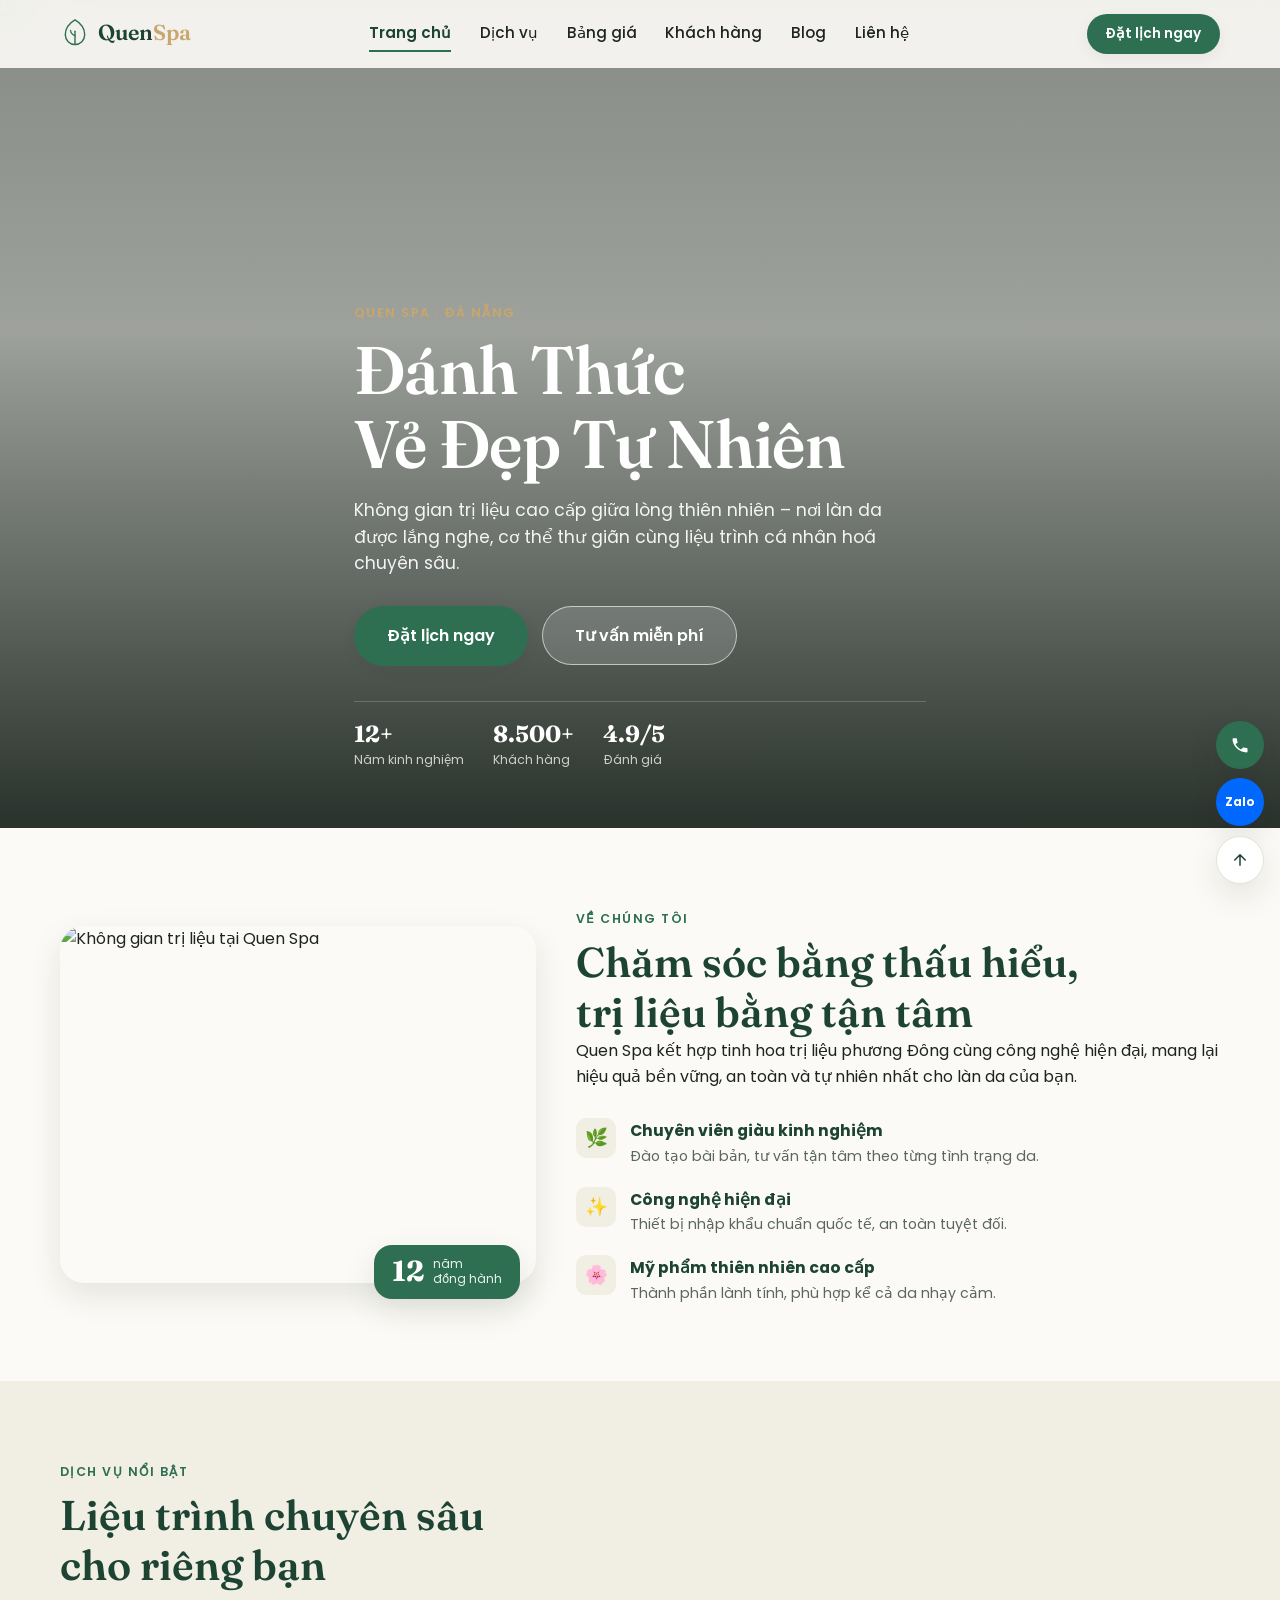
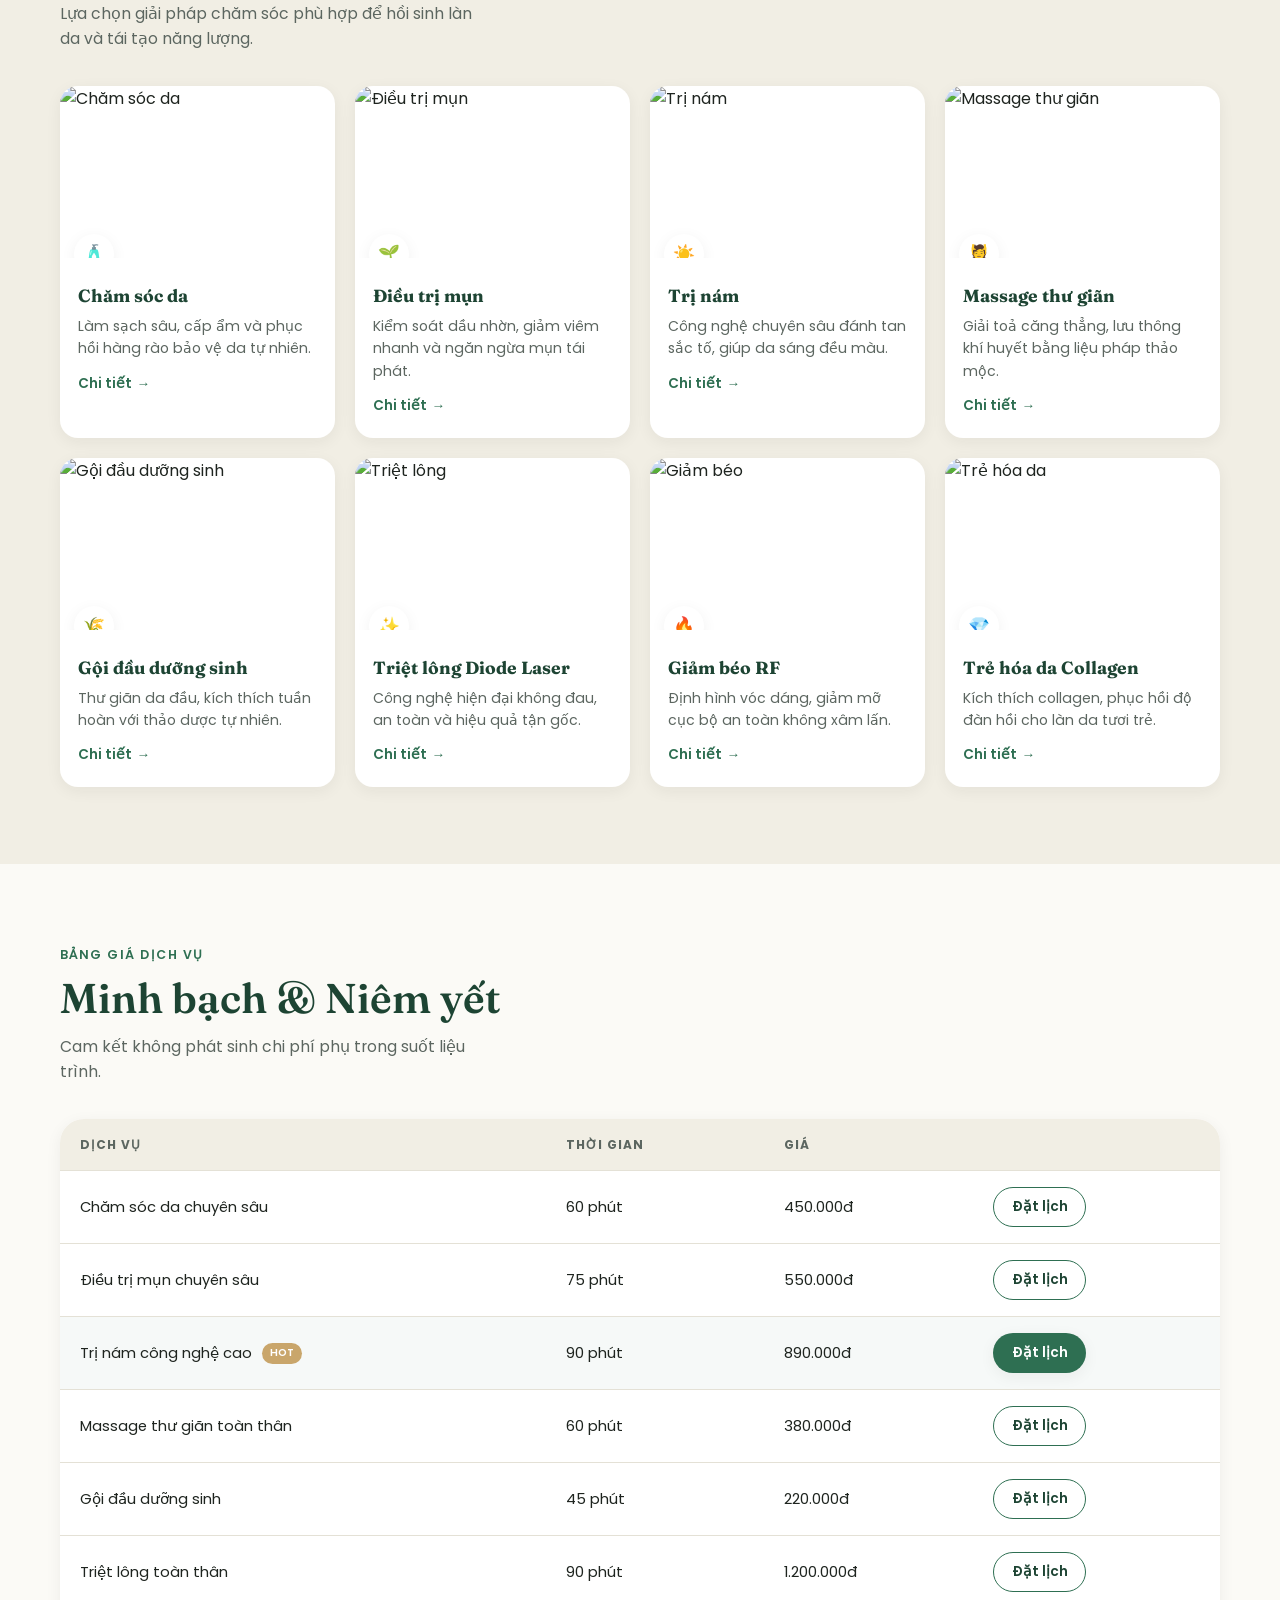
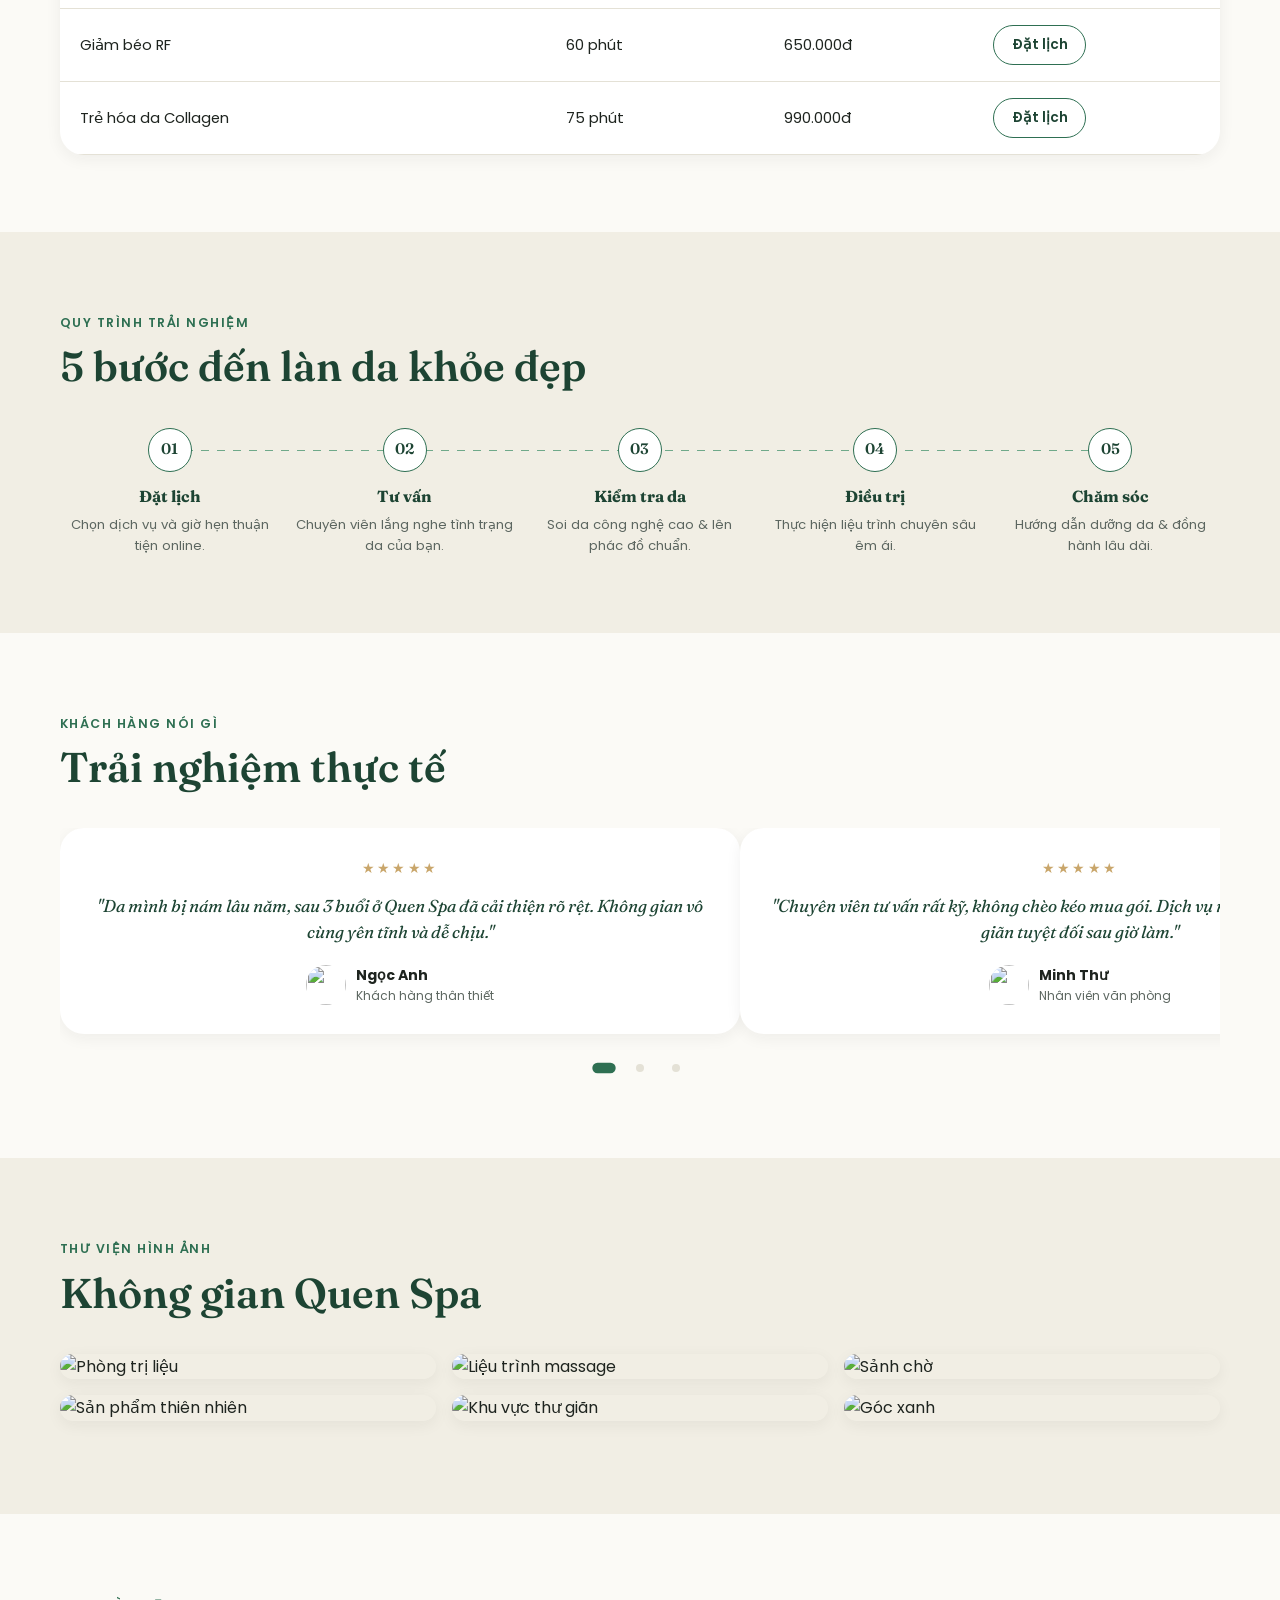
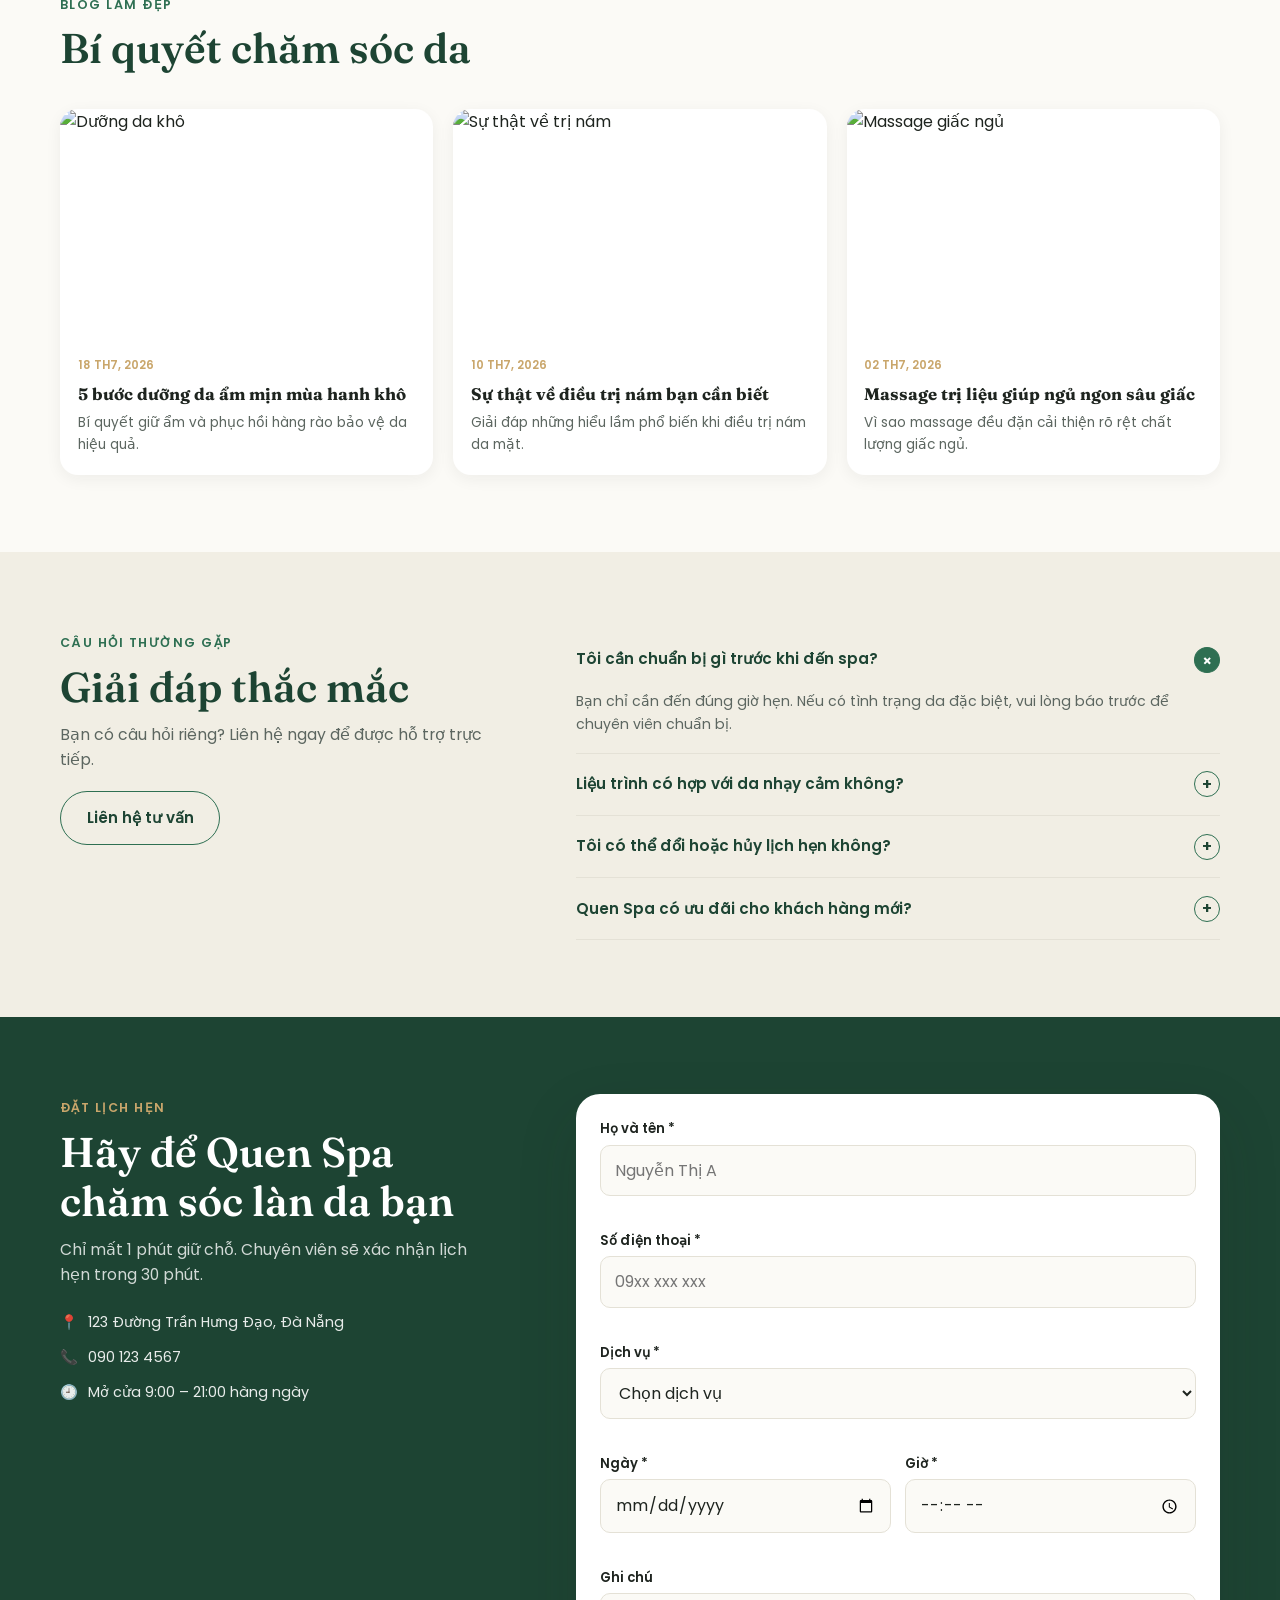
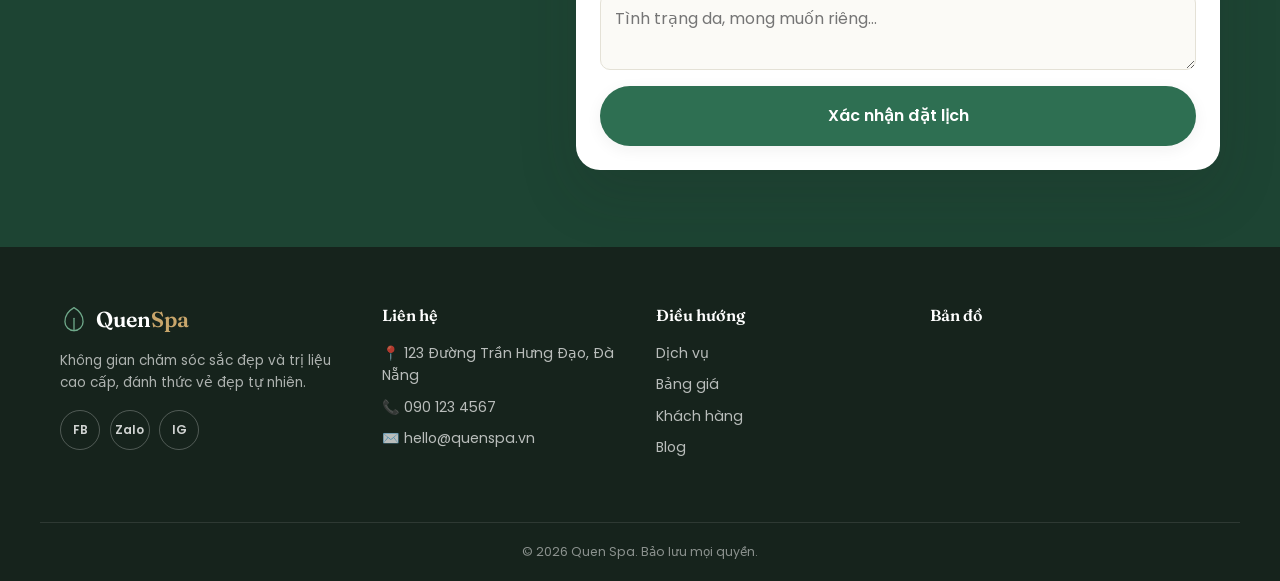
==== commit 8a92e9fc: "Add files via upload" ====
--- a/index.html
+++ b/index.html
@@ -2,7 +2,7 @@
 <html lang="vi">
 <head>
 <meta charset="UTF-8">
-<meta name="viewport" content="width=device-width, initial-scale=1.0">
+<meta name="viewport" content="width=device-width, initial-scale=1.0, viewport-fit=cover">
 <title>Quen Spa – Đánh Thức Vẻ Đẹp Tự Nhiên | Spa Chăm Sóc Da &amp; Massage Cao Cấp</title>
 <meta name="description" content="Quen Spa – không gian chăm sóc da, massage thư giãn và trị liệu chuyên sâu với chuyên viên giàu kinh nghiệm, mỹ phẩm cao cấp và thiết bị hiện đại. Đặt lịch ngay hôm nay.">
 <meta name="keywords" content="quen spa, spa chăm sóc da, massage thư giãn, trị nám, trị mụn, triệt lông, giảm béo, trẻ hóa da">
@@ -13,20 +13,18 @@
 <meta property="og:type" content="website">
 <meta property="og:title" content="Quen Spa – Đánh Thức Vẻ Đẹp Tự Nhiên">
 <meta property="og:description" content="Không gian chăm sóc da và trị liệu cao cấp, thư giãn giữa thiên nhiên.">
-<meta property="og:image" content="https://images.unsplash.com/photo-1544161515-4ab6ce6db874?w=1200&q=80">
+<meta property="og:image" content="https://images.unsplash.com/photo-1544161515-4ab6ce6db874?w=800&q=75&auto=format">
 <meta property="og:locale" content="vi_VN">
 
 <!-- Favicon -->
 <link rel="icon" href="data:image/svg+xml,%3Csvg xmlns='http://www.w3.org/2000/svg' viewBox='0 0 100 100'%3E%3Ctext y='.9em' font-size='90'%3E🌿%3C/text%3E%3C/svg%3E">
 
-<!-- Preconnect for performance -->
+<!-- Preconnect & Fonts -->
 <link rel="preconnect" href="https://fonts.googleapis.com">
 <link rel="preconnect" href="https://fonts.gstatic.com" crossorigin>
-<link href="https://fonts.googleapis.com/css2?family=Fraunces:ital,opsz,wght@0,9..144,300;0,9..144,400;0,9..144,500;0,9..144,600;1,9..144,400;1,9..144,500&family=Poppins:wght@300;400;500;600;700&display=swap" rel="stylesheet">
-
-<link rel="stylesheet" href="style.css">
-
-<!-- Structured data for SEO -->
+<link href="https://fonts.googleapis.com/css2?family=Fraunces:ital,opsz,wght@0,9..144,400;0,9..144,600;1,9..144,400&family=Poppins:wght@400;500;600;700&display=swap" rel="stylesheet">
+
+<!-- Structured Data -->
 <script type="application/ld+json">
 {
   "@context": "https://schema.org",
@@ -44,18 +42,446 @@
   "priceRange": "$$"
 }
 </script>
+
+<style>
+/* =========================================================
+   QUEN SPA — COMBINED & MOBILE OPTIMIZED STYLES
+   ========================================================= */
+:root {
+  --c-primary:        #2E6F52;
+  --c-primary-dark:   #1D4433;
+  --c-primary-light:  #6FA98A;
+  --c-gold:           #C9A66B;
+  --c-bg:             #FBFAF6;
+  --c-bg-alt:         #F1EEE4;
+  --c-surface:        #FFFFFF;
+  --c-text:           #1E241F;
+  --c-text-muted:     #5C6660;
+  --c-border:         #E4E1D6;
+
+  --f-display: "Fraunces", Georgia, serif;
+  --f-body: "Poppins", -apple-system, BlinkMacSystemFont, "Segoe UI", Roboto, sans-serif;
+
+  --container: 1200px;
+  --radius-sm: 10px;
+  --radius-md: 18px;
+  --radius-lg: 24px;
+  --shadow-sm: 0 4px 16px rgba(30,36,31,0.06);
+  --shadow-md: 0 12px 32px rgba(30,36,31,0.10);
+  --shadow-lg: 0 24px 60px rgba(30,36,31,0.16);
+  --header-h: 68px;
+
+  --ease: cubic-bezier(.22,.75,.32,1);
+}
+
+/* RESET */
+*, *::before, *::after { box-sizing: border-box; }
+html { scroll-behavior: smooth; scroll-padding-top: var(--header-h); -webkit-tap-highlight-color: transparent; }
+body, h1, h2, h3, h4, p, ul, ol, figure { margin: 0; }
+ul, ol { padding: 0; list-style: none; }
+img { max-width: 100%; height: auto; display: block; }
+a { color: inherit; text-decoration: none; }
+button { font: inherit; cursor: pointer; border: none; background: none; color: inherit; }
+input, select, textarea { font: inherit; color: inherit; }
+table { border-collapse: collapse; width: 100%; }
+
+body {
+  font-family: var(--f-body);
+  color: var(--c-text);
+  background: var(--c-bg);
+  line-height: 1.6;
+  -webkit-font-smoothing: antialiased;
+  overflow-x: hidden;
+}
+
+.sr-only {
+  position: absolute; width: 1px; height: 1px; padding: 0; margin: -1px;
+  overflow: hidden; clip: rect(0,0,0,0); white-space: nowrap; border: 0;
+}
+
+.skip-link {
+  position: absolute; left: 1rem; top: -60px; background: var(--c-primary-dark);
+  color: #fff; padding: 0.75rem 1.25rem; border-radius: var(--radius-sm); z-index: 999;
+  transition: top 0.25s var(--ease);
+}
+.skip-link:focus { top: 1rem; }
+
+:focus-visible { outline: 2.5px solid var(--c-gold); outline-offset: 3px; }
+
+@media (prefers-reduced-motion: reduce) {
+  html { scroll-behavior: auto; }
+  *, *::before, *::after { animation-duration: 0.001ms !important; animation-iteration-count: 1 !important; transition-duration: 0.001ms !important; scroll-behavior: auto !important; }
+}
+
+.container { max-width: var(--container); margin-inline: auto; padding-inline: 1.25rem; }
+
+/* TYPOGRAPHY */
+.eyebrow {
+  font-family: var(--f-body);
+  font-size: 0.78rem; font-weight: 600; letter-spacing: 0.12em; text-transform: uppercase;
+  color: var(--c-primary); margin-bottom: 0.6rem; display: inline-block;
+}
+.section__title {
+  font-family: var(--f-display);
+  font-weight: 600;
+  font-size: clamp(1.75rem, 4vw, 2.6rem);
+  line-height: 1.2;
+  color: var(--c-primary-dark);
+}
+.section__desc {
+  color: var(--c-text-muted);
+  font-size: 0.98rem;
+  max-width: 48ch;
+  margin-top: 0.6rem;
+}
+.section__head { margin-bottom: 2.2rem; max-width: 640px; }
+
+/* BUTTONS */
+.btn {
+  display: inline-flex; align-items: center; justify-content: center; gap: 0.5rem;
+  font-weight: 600; font-size: 0.95rem; padding: 0.85rem 1.6rem;
+  border-radius: 100px; transition: all 0.25s var(--ease); white-space: nowrap;
+  border: 1.5px solid transparent; min-height: 48px; /* Mobile touch friendly */
+  touch-action: manipulation;
+}
+.btn--primary { background: var(--c-primary); color: #fff; box-shadow: var(--shadow-sm); }
+.btn--primary:active, .btn--primary:hover { background: var(--c-primary-dark); transform: translateY(-1px); }
+.btn--ghost { background: rgba(255,255,255,0.15); color: #fff; border-color: rgba(255,255,255,0.6); backdrop-filter: blur(6px); }
+.btn--ghost:active, .btn--ghost:hover { background: rgba(255,255,255,0.28); }
+.btn--outline { background: transparent; color: var(--c-primary-dark); border-color: var(--c-primary); }
+.btn--outline:active, .btn--outline:hover { background: var(--c-primary); color: #fff; }
+.btn--sm { padding: 0.5rem 1.1rem; font-size: 0.85rem; min-height: 40px; }
+.btn--lg { padding: 1rem 2rem; font-size: 1rem; min-height: 52px; }
+.btn--block { width: 100%; }
+
+/* HEADER */
+.header {
+  position: fixed; inset: 0 0 auto 0; z-index: 500; height: var(--header-h);
+  display: flex; align-items: center;
+  background: rgba(251,250,246,0.92); backdrop-filter: blur(14px); -webkit-backdrop-filter: blur(14px);
+  border-bottom: 1px solid transparent;
+  transition: border-color 0.3s ease, box-shadow 0.3s ease;
+}
+.header.is-scrolled { border-color: var(--c-border); box-shadow: 0 2px 16px rgba(0,0,0,0.06); }
+.header__inner { display: flex; align-items: center; justify-content: space-between; gap: 0.75rem; width: 100%; }
+
+.logo { display: flex; align-items: center; gap: 0.5rem; }
+.logo__mark { color: var(--c-primary); display: flex; }
+.logo__text { font-family: var(--f-display); font-size: 1.35rem; font-weight: 600; color: var(--c-primary-dark); }
+.logo__text em { font-style: normal; color: var(--c-gold); }
+
+.nav__list { display: flex; gap: 1.8rem; }
+.nav__link {
+  font-size: 0.95rem; font-weight: 500; color: var(--c-text); position: relative; padding: 0.4rem 0;
+  display: inline-block;
+}
+.nav__link::after {
+  content: ""; position: absolute; left: 0; bottom: 0; width: 0; height: 2px; background: var(--c-primary);
+  transition: width 0.3s var(--ease);
+}
+.nav__link:hover::after, .nav__link.is-active::after { width: 100%; }
+.nav__link.is-active { color: var(--c-primary-dark); font-weight: 600; }
+
+.header__actions { display: flex; align-items: center; gap: 0.75rem; }
+.nav__toggle {
+  display: none; flex-direction: column; justify-content: center; align-items: center;
+  width: 44px; height: 44px; padding: 8px; border-radius: 8px; border: 1px solid var(--c-border);
+}
+.nav__toggle-box { display: flex; flex-direction: column; gap: 5px; width: 22px; }
+.nav__toggle span { height: 2px; width: 100%; background: var(--c-primary-dark); border-radius: 2px; transition: all 0.3s var(--ease); }
+.nav__toggle[aria-expanded="true"] span:nth-child(1) { transform: translateY(7px) rotate(45deg); }
+.nav__toggle[aria-expanded="true"] span:nth-child(2) { opacity: 0; }
+.nav__toggle[aria-expanded="true"] span:nth-child(3) { transform: translateY(-7px) rotate(-45deg); }
+
+/* HERO */
+.hero {
+  position: relative; min-height: 92svh; display: flex; align-items: flex-end;
+  overflow: hidden; padding-bottom: 3.5rem; padding-top: calc(var(--header-h) + 1rem);
+  color: #fff;
+}
+.hero__media { position: absolute; inset: 0; z-index: 0; }
+.hero__media img { width: 100%; height: 100%; object-fit: cover; object-position: center 30%; }
+.hero__scrim {
+  position: absolute; inset: 0; z-index: 1;
+  background: linear-gradient(180deg, rgba(18,28,21,0.5) 0%, rgba(18,28,21,0.4) 40%, rgba(12,22,16,0.88) 100%);
+}
+.hero__content { position: relative; z-index: 2; max-width: 720px; }
+.hero .eyebrow { color: var(--c-gold); }
+.hero__title {
+  font-family: var(--f-display); font-weight: 600;
+  font-size: clamp(2.2rem, 7vw, 4.2rem); line-height: 1.1; letter-spacing: -0.01em;
+  margin-bottom: 1rem;
+}
+.hero__desc { font-size: clamp(0.95rem, 2.8vw, 1.08rem); max-width: 52ch; color: rgba(255,255,255,0.92); margin-bottom: 1.8rem; line-height: 1.55; }
+.hero__cta { display: flex; flex-wrap: wrap; gap: 0.85rem; margin-bottom: 2.2rem; }
+.hero__stats { display: flex; gap: 1.8rem; flex-wrap: wrap; border-top: 1px solid rgba(255,255,255,0.2); padding-top: 1.2rem; }
+.hero__stats strong { font-family: var(--f-display); font-size: 1.45rem; display: block; color: #fff; line-height: 1.1; }
+.hero__stats span { font-size: 0.78rem; color: rgba(255,255,255,0.75); }
+
+/* REVEAL ANIMATION */
+.reveal { opacity: 0; transform: translateY(22px); transition: opacity 0.65s var(--ease), transform 0.65s var(--ease); }
+.reveal.is-visible { opacity: 1; transform: translateY(0); }
+
+/* SECTIONS */
+.section { padding: clamp(3rem, 6vw, 5.5rem) 0; }
+.section--alt { background: var(--c-bg-alt); }
+.grid { display: grid; gap: 1.25rem; }
+
+.card {
+  background: var(--c-surface); border-radius: var(--radius-md);
+  box-shadow: var(--shadow-sm); overflow: hidden; transition: transform 0.3s var(--ease), box-shadow 0.3s var(--ease);
+}
+
+/* ABOUT */
+.about__grid { display: grid; grid-template-columns: 0.85fr 1.15fr; gap: 2.5rem; align-items: center; }
+.about__media { position: relative; width: 100%; max-width: 480px; margin-inline: auto; }
+.about__media img { border-radius: var(--radius-lg); box-shadow: var(--shadow-md); aspect-ratio: 4/3; object-fit: cover; width: 100%; }
+.about__media-badge {
+  position: absolute; right: 1rem; bottom: -1rem; background: var(--c-primary);
+  color: #fff; padding: 0.8rem 1.1rem; border-radius: var(--radius-md); display: flex;
+  align-items: center; gap: 0.6rem; box-shadow: var(--shadow-md);
+}
+.about__media-badge strong { font-family: var(--f-display); font-size: 1.8rem; line-height: 1; }
+.about__media-badge span { font-size: 0.75rem; line-height: 1.2; opacity: 0.9; }
+
+.about__points { margin-top: 1.8rem; display: grid; gap: 1.2rem; }
+.about__points li { display: flex; gap: 0.85rem; align-items: flex-start; }
+.about__icon {
+  flex: 0 0 auto; width: 40px; height: 40px; border-radius: 10px; background: var(--c-bg-alt);
+  display: flex; align-items: center; justify-content: center; font-size: 1.15rem;
+}
+.about__points strong { font-size: 0.98rem; color: var(--c-primary-dark); display: block; }
+.about__points p { color: var(--c-text-muted); font-size: 0.88rem; margin-top: 0.1rem; }
+
+/* SERVICES */
+.services__grid { grid-template-columns: repeat(auto-fill, minmax(260px, 1fr)); }
+.service-card__media { position: relative; aspect-ratio: 16/10; overflow: hidden; }
+.service-card__media img { width: 100%; height: 100%; object-fit: cover; transition: transform 0.4s var(--ease); }
+.card:hover .service-card__media img { transform: scale(1.05); }
+.service-card__icon {
+  position: absolute; left: 0.85rem; bottom: -1rem; width: 40px; height: 40px; border-radius: 50%;
+  background: var(--c-surface); box-shadow: var(--shadow-sm); display: flex; align-items: center; justify-content: center; font-size: 1.1rem;
+}
+.service-card__body { padding: 1.5rem 1.1rem 1.25rem; }
+.service-card__body h3 { font-family: var(--f-display); font-size: 1.1rem; color: var(--c-primary-dark); margin-bottom: 0.3rem; }
+.service-card__body p { color: var(--c-text-muted); font-size: 0.88rem; }
+.card-link { display: inline-flex; align-items: center; gap: 0.3rem; margin-top: 0.8rem; font-weight: 600; font-size: 0.85rem; color: var(--c-primary); }
+
+/* PRICING */
+.pricing__table-wrap { background: var(--c-surface); border-radius: var(--radius-lg); box-shadow: var(--shadow-sm); overflow: hidden; }
+.pricing__table th {
+  text-align: left; font-size: 0.75rem; text-transform: uppercase; letter-spacing: 0.08em;
+  color: var(--c-text-muted); padding: 1rem 1.25rem; border-bottom: 1px solid var(--c-border); background: var(--c-bg-alt);
+}
+.pricing__table td { padding: 1rem 1.25rem; border-bottom: 1px solid var(--c-border); font-size: 0.92rem; }
+.pricing__table tr.is-featured { background: rgba(46,111,82,0.04); }
+.tag {
+  display: inline-block; margin-left: 0.4rem; font-size: 0.65rem; font-weight: 600; text-transform: uppercase;
+  background: var(--c-gold); color: #fff; padding: 0.15rem 0.5rem; border-radius: 100px; vertical-align: middle;
+}
+
+/* PROCESS */
+.process__list { display: grid; grid-template-columns: repeat(5,1fr); gap: 1rem; position: relative; }
+.process__list::before {
+  content: ""; position: absolute; top: 22px; left: 8%; right: 8%; height: 1px;
+  background: repeating-linear-gradient(90deg, var(--c-primary-light) 0 8px, transparent 8px 16px);
+  z-index: 0;
+}
+.process__item { position: relative; z-index: 1; text-align: center; }
+.process__num {
+  display: flex; align-items: center; justify-content: center; margin: 0 auto 0.8rem;
+  width: 44px; height: 44px; border-radius: 50%; background: var(--c-surface); border: 1.5px solid var(--c-primary);
+  color: var(--c-primary-dark); font-family: var(--f-display); font-weight: 600; font-size: 0.95rem;
+}
+.process__item h3 { font-family: var(--f-display); font-size: 1rem; color: var(--c-primary-dark); margin-bottom: 0.25rem; }
+.process__item p { font-size: 0.82rem; color: var(--c-text-muted); }
+
+/* TESTIMONIALS */
+.testimonial-carousel { position: relative; overflow: hidden; }
+.testimonial-track { display: flex; transition: transform 0.45s var(--ease); touch-action: pan-y; }
+.testimonial {
+  flex: 0 0 100%; background: var(--c-surface); border-radius: var(--radius-lg); box-shadow: var(--shadow-sm);
+  padding: 1.8rem 1.4rem; max-width: 680px; margin-inline: auto; text-align: center;
+}
+.testimonial__stars { color: var(--c-gold); letter-spacing: 0.15em; margin-bottom: 0.8rem; font-size: 0.9rem; }
+.testimonial p { font-family: var(--f-display); font-size: 1.08rem; font-style: italic; color: var(--c-primary-dark); line-height: 1.5; }
+.testimonial__author { display: flex; align-items: center; justify-content: center; gap: 0.6rem; margin-top: 1.2rem; }
+.testimonial__author img { width: 40px; height: 40px; border-radius: 50%; object-fit: cover; }
+.testimonial__author strong { display: block; font-size: 0.88rem; text-align: left; }
+.testimonial__author span { font-size: 0.75rem; color: var(--c-text-muted); text-align: left; display: block; }
+.testimonial-dots { display: flex; justify-content: center; gap: 0.5rem; margin-top: 1.2rem; }
+.testimonial-dots button { width: 28px; height: 28px; padding: 0; display: flex; align-items: center; justify-content: center; }
+.testimonial-dots button::before { content: ""; width: 8px; height: 8px; border-radius: 50%; background: var(--c-border); transition: all 0.3s ease; }
+.testimonial-dots button.is-active::before { background: var(--c-primary); transform: scale(1.3); width: 18px; border-radius: 10px; }
+
+/* GALLERY */
+.masonry { column-count: 3; column-gap: 1rem; }
+.masonry__item { break-inside: avoid; margin-bottom: 1rem; border-radius: var(--radius-md); overflow: hidden; box-shadow: var(--shadow-sm); }
+.masonry__item img { width: 100%; display: block; height: auto; }
+
+/* BLOG */
+.blog__grid { grid-template-columns: repeat(auto-fill, minmax(280px, 1fr)); }
+.blog-card__media { display: block; aspect-ratio: 16/9.5; overflow: hidden; }
+.blog-card__media img { width: 100%; height: 100%; object-fit: cover; }
+.blog-card__body { padding: 1.25rem 1.1rem; }
+.blog-card__date { font-size: 0.72rem; color: var(--c-gold); font-weight: 600; text-transform: uppercase; }
+.blog-card__body h3 { font-family: var(--f-display); font-size: 1.05rem; margin: 0.4rem 0; line-height: 1.35; }
+.blog-card__body p { font-size: 0.85rem; color: var(--c-text-muted); }
+
+/* FAQ */
+.faq__grid { display: grid; grid-template-columns: 0.85fr 1.15fr; gap: 2.5rem; align-items: flex-start; }
+.accordion__item { border-bottom: 1px solid var(--c-border); }
+.accordion__trigger {
+  width: 100%; display: flex; align-items: center; justify-content: space-between; gap: 0.75rem;
+  padding: 1.1rem 0; text-align: left; font-weight: 600; font-size: 0.95rem; color: var(--c-primary-dark);
+  min-height: 48px;
+}
+.accordion__icon {
+  flex: 0 0 auto; width: 26px; height: 26px; border-radius: 50%; border: 1.5px solid var(--c-primary);
+  display: flex; align-items: center; justify-content: center; font-size: 1rem; transition: transform 0.3s var(--ease);
+}
+.accordion__trigger[aria-expanded="true"] .accordion__icon { transform: rotate(135deg); background: var(--c-primary); color: #fff; }
+.accordion__panel { max-height: 0; overflow: hidden; transition: max-height 0.35s var(--ease); }
+.accordion__panel p { padding-bottom: 1.1rem; color: var(--c-text-muted); font-size: 0.88rem; }
+
+/* BOOKING */
+.booking { background: var(--c-primary-dark); color: #fff; position: relative; overflow: hidden; }
+.booking__grid { display: grid; grid-template-columns: 0.85fr 1.15fr; gap: 2.5rem; position: relative; z-index: 1; }
+.booking .eyebrow { color: var(--c-gold); }
+.booking .section__title { color: #fff; }
+.booking .section__desc { color: rgba(255,255,255,0.8); }
+.booking__meta { margin-top: 1.5rem; display: grid; gap: 0.75rem; font-size: 0.9rem; color: rgba(255,255,255,0.9); }
+.booking__meta li { display: flex; align-items: center; gap: 0.6rem; }
+
+.booking-form {
+  background: var(--c-surface); border-radius: var(--radius-lg); padding: 1.5rem; box-shadow: var(--shadow-lg);
+  color: var(--c-text); display: grid; gap: 1rem;
+}
+.form-row { display: grid; gap: 0.35rem; }
+.form-row--split { grid-template-columns: 1fr 1fr; gap: 0.85rem; }
+.form-row--split > div { display: grid; gap: 0.35rem; }
+.booking-form label { font-size: 0.82rem; font-weight: 600; color: var(--c-text); }
+.booking-form input, .booking-form select, .booking-form textarea {
+  border: 1.5px solid var(--c-border); border-radius: var(--radius-sm); padding: 0.75rem 0.9rem;
+  background: var(--c-bg); transition: border-color 0.2s ease;
+  font-size: 16px; /* Prevents auto-zoom on iOS safari */
+  width: 100%;
+}
+.booking-form input:focus, .booking-form select:focus, .booking-form textarea:focus {
+  border-color: var(--c-primary); outline: none; box-shadow: 0 0 0 3px rgba(46,111,82,0.15);
+}
+.booking-form input.is-invalid, .booking-form select.is-invalid { border-color: #C0392B; }
+.form-error { font-size: 0.75rem; color: #C0392B; min-height: 1em; }
+.form-success {
+  background: rgba(46,111,82,0.12); color: var(--c-primary-dark); padding: 0.8rem; border-radius: var(--radius-sm);
+  font-size: 0.88rem; font-weight: 600; text-align: center;
+}
+
+/* FOOTER */
+.footer { background: #16231C; color: rgba(255,255,255,0.8); padding: 3.5rem 0 0; }
+.footer__grid { display: grid; grid-template-columns: 1.2fr 1fr 1fr 1.2fr; gap: 2rem; padding-bottom: 2.5rem; border-bottom: 1px solid rgba(255,255,255,0.1); }
+.footer .logo__text { color: #fff; }
+.footer .logo__mark { color: var(--c-primary-light); }
+.footer__brand p { margin-top: 0.8rem; font-size: 0.85rem; color: rgba(255,255,255,0.65); }
+.footer__social { display: flex; gap: 0.6rem; margin-top: 1rem; }
+.footer__social a {
+  width: 40px; height: 40px; border-radius: 50%; border: 1px solid rgba(255,255,255,0.25);
+  display: flex; align-items: center; justify-content: center; font-size: 0.75rem; font-weight: 600;
+}
+.footer__col h3 { font-family: var(--f-display); font-size: 1rem; color: #fff; margin-bottom: 0.85rem; font-weight: 600; }
+.footer__col ul { display: grid; gap: 0.55rem; font-size: 0.88rem; color: rgba(255,255,255,0.7); }
+.footer__map-frame { border-radius: var(--radius-sm); overflow: hidden; height: 140px; }
+.footer__map-frame iframe { width: 100%; height: 100%; border: 0; filter: grayscale(0.2); }
+.footer__bottom { padding: 1.2rem 0; text-align: center; font-size: 0.78rem; color: rgba(255,255,255,0.5); }
+
+/* FLOATING ACTIONS */
+.floating-actions { position: fixed; right: 1rem; bottom: 1rem; z-index: 400; display: flex; flex-direction: column; gap: 0.6rem; }
+.fab {
+  width: 48px; height: 48px; border-radius: 50%; display: flex; align-items: center; justify-content: center;
+  box-shadow: var(--shadow-md); font-size: 0.72rem; font-weight: 700;
+  touch-action: manipulation;
+}
+.fab--call { background: var(--c-primary); color: #fff; }
+.fab--zalo { background: #0068FF; color: #fff; }
+.fab--top { background: var(--c-surface); color: var(--c-primary-dark); border: 1.5px solid var(--c-border); }
+
+/* =========================================================
+   MOBILE RESPONSIVE & TOUCH OPTIMIZATIONS
+   ========================================================= */
+@media (max-width: 1024px) {
+  .about__grid, .faq__grid, .booking__grid { grid-template-columns: 1fr; gap: 2rem; }
+  .process__list { grid-template-columns: repeat(3,1fr); row-gap: 1.8rem; }
+  .process__list::before { display: none; }
+  .footer__grid { grid-template-columns: 1fr 1fr; gap: 2rem; }
+  .masonry { column-count: 2; }
+}
+
+@media (max-width: 860px) {
+  :root { --header-h: 62px; }
+  .nav {
+    position: fixed; inset: var(--header-h) 0 0 0; background: var(--c-bg);
+    transform: translateX(100%); transition: transform 0.35s var(--ease);
+    padding: 1.5rem 1.25rem 2rem; overflow-y: auto; z-index: 490;
+    box-shadow: -4px 0 20px rgba(0,0,0,0.1);
+  }
+  .nav.is-open { transform: translateX(0); }
+  .nav__list { flex-direction: column; gap: 0.5rem; }
+  .nav__link { font-size: 1.1rem; padding: 0.75rem 0; border-bottom: 1px solid var(--c-border); width: 100%; }
+  .nav__link::after { display: none; }
+  .nav__toggle { display: flex; }
+  .header__actions .btn--sm { display: none; }
+}
+
+@media (max-width: 640px) {
+  .hero { min-height: 85svh; padding-bottom: 2.5rem; }
+  .hero__title { font-size: 2.1rem; }
+  .hero__cta { flex-direction: column; width: 100%; gap: 0.6rem; }
+  .hero__cta .btn { width: 100%; }
+  .hero__stats { justify-content: space-between; gap: 1rem; }
+  .hero__stats > div { flex: 1 1 30%; text-align: center; }
+
+  .about__media img { aspect-ratio: 16/10; }
+  .about__media-badge { position: relative; right: auto; bottom: auto; margin-top: -1.5rem; margin-left: 1rem; display: inline-flex; }
+
+  .process__list { grid-template-columns: 1fr; text-align: left; gap: 1.2rem; }
+  .process__item { display: flex; gap: 1rem; align-items: flex-start; text-align: left; }
+  .process__num { margin: 0; flex: 0 0 40px; height: 40px; }
+
+  .masonry { column-count: 2; column-gap: 0.6rem; }
+  .masonry__item { margin-bottom: 0.6rem; }
+
+  /* Mobile-first card pricing table format */
+  .pricing__table thead { display: none; }
+  .pricing__table, .pricing__table tbody, .pricing__table tr, .pricing__table td { display: block; width: 100%; }
+  .pricing__table tr { padding: 1rem; border-bottom: 1px solid var(--c-border); }
+  .pricing__table tr:last-child { border-bottom: none; }
+  .pricing__table td { padding: 0.25rem 0; border: none; display: flex; justify-content: space-between; align-items: center; }
+  .pricing__table td[data-label="Dịch vụ"] { font-weight: 600; font-size: 1rem; color: var(--c-primary-dark); margin-bottom: 0.3rem; }
+  .pricing__table td[data-label="Thời gian"]::before { content: "Thời gian: "; color: var(--c-text-muted); font-size: 0.82rem; }
+  .pricing__table td[data-label="Giá"]::before { content: "Giá niêm yết: "; color: var(--c-text-muted); font-size: 0.82rem; }
+  .pricing__table td[data-label="Giá"] { font-weight: 600; color: var(--c-primary); }
+  .pricing__table td:last-child { margin-top: 0.6rem; justify-content: flex-end; }
+  .pricing__table td:last-child .btn { width: 100%; }
+
+  .form-row--split { grid-template-columns: 1fr; }
+  .booking-form { padding: 1.2rem 1rem; }
+
+  .footer__grid { grid-template-columns: 1fr; gap: 1.8rem; }
+  .floating-actions { right: 0.75rem; bottom: 0.75rem; }
+}
+</style>
 </head>
 <body>
 
-<!-- ============ SKIP LINK ============ -->
+<!-- SKIP LINK -->
 <a class="skip-link" href="#main">Bỏ qua đến nội dung chính</a>
 
-<!-- ============ HEADER ============ -->
+<!-- HEADER -->
 <header class="header" id="header">
   <div class="container header__inner">
     <a href="#trang-chu" class="logo" aria-label="Quen Spa - Trang chủ">
       <span class="logo__mark" aria-hidden="true">
-        <svg width="34" height="34" viewBox="0 0 34 34" fill="none">
+        <svg width="30" height="30" viewBox="0 0 34 34" fill="none">
           <path d="M17 2C10 6 6 12 6 19c0 6.075 4.925 11 11 11s11-4.925 11-11C28 12 24 6 17 2Z" stroke="currentColor" stroke-width="1.6" stroke-linejoin="round"/>
           <path d="M17 30V15" stroke="currentColor" stroke-width="1.6" stroke-linecap="round"/>
           <path d="M17 20c-3-1-5-3-5-6" stroke="currentColor" stroke-width="1.4" stroke-linecap="round"/>
@@ -78,7 +504,9 @@
     <div class="header__actions">
       <a href="#dat-lich" class="btn btn--primary btn--sm">Đặt lịch ngay</a>
       <button class="nav__toggle" id="navToggle" aria-label="Mở menu" aria-expanded="false" aria-controls="nav">
-        <span></span><span></span><span></span>
+        <span class="nav__toggle-box">
+          <span></span><span></span><span></span>
+        </span>
       </button>
     </div>
   </div>
@@ -86,40 +514,34 @@
 
 <main id="main">
 
-  <!-- ============ 1. HERO ============ -->
+  <!-- HERO -->
   <section class="hero" id="trang-chu">
     <div class="hero__media" aria-hidden="true">
-      <img src="https://images.unsplash.com/photo-1544161515-4ab6ce6db874?auto=format&fit=crop&w=1600&q=75" alt="" loading="eager">
-      <span class="hero__leaf hero__leaf--1"></span>
-      <span class="hero__leaf hero__leaf--2"></span>
+      <img src="https://images.unsplash.com/photo-1544161515-4ab6ce6db874?auto=format&fit=crop&w=800&q=75" alt="Quen Spa" loading="eager" fetchpriority="high">
     </div>
     <div class="hero__scrim"></div>
 
     <div class="container hero__content">
       <p class="eyebrow reveal">Quen Spa · Đà Nẵng</p>
       <h1 class="hero__title reveal">Đánh Thức<br>Vẻ Đẹp Tự Nhiên</h1>
-      <p class="hero__desc reveal">Không gian trị liệu cao cấp giữa lòng thiên nhiên – nơi làn da được lắng nghe,
-        cơ thể được nghỉ ngơi và vẻ đẹp được đánh thức bằng liệu trình cá nhân hoá cho riêng bạn.</p>
+      <p class="hero__desc reveal">Không gian trị liệu cao cấp giữa lòng thiên nhiên – nơi làn da được lắng nghe, cơ thể thư giãn cùng liệu trình cá nhân hoá chuyên sâu.</p>
       <div class="hero__cta reveal">
         <a href="#dat-lich" class="btn btn--primary btn--lg">Đặt lịch ngay</a>
         <a href="#lien-he" class="btn btn--ghost btn--lg">Tư vấn miễn phí</a>
       </div>
       <div class="hero__stats reveal">
         <div><strong>12+</strong><span>Năm kinh nghiệm</span></div>
-        <div><strong>8.500+</strong><span>Khách hàng hài lòng</span></div>
-        <div><strong>4.9/5</strong><span>Đánh giá dịch vụ</span></div>
-      </div>
-    </div>
-    <a href="#gioi-thieu" class="hero__scroll" aria-label="Cuộn xuống">
-      <span></span>
-    </a>
+        <div><strong>8.500+</strong><span>Khách hàng</span></div>
+        <div><strong>4.9/5</strong><span>Đánh giá</span></div>
+      </div>
+    </div>
   </section>
 
-  <!-- ============ 2. GIỚI THIỆU ============ -->
+  <!-- GIỚI THIỆU -->
   <section class="section about" id="gioi-thieu">
     <div class="container about__grid">
       <div class="about__media reveal">
-        <img src="https://images.unsplash.com/photo-1540555700478-4be289fbecef?auto=format&fit=crop&w=900&q=75" alt="Không gian trị liệu tại Quen Spa" loading="lazy" width="900" height="1100">
+        <img src="https://images.unsplash.com/photo-1540555700478-4be289fbecef?auto=format&fit=crop&w=600&q=75" alt="Không gian trị liệu tại Quen Spa" loading="lazy" width="600" height="450">
         <div class="about__media-badge">
           <strong>12</strong>
           <span>năm<br>đồng hành</span>
@@ -128,150 +550,143 @@
 
       <div class="about__content">
         <p class="eyebrow reveal">Về chúng tôi</p>
-        <h2 class="section__title reveal">Chăm sóc bằng sự thấu hiểu,<br>trị liệu bằng sự tận tâm</h2>
-        <p class="reveal">Quen Spa ra đời từ triết lý "quen" – nơi mỗi khách hàng được lắng nghe làn da,
-          hiểu rõ nhu cầu và đồng hành lâu dài trên hành trình làm đẹp. Chúng tôi kết hợp tinh hoa
-          trị liệu phương Đông cùng công nghệ hiện đại để mang lại hiệu quả bền vững, an toàn và tự nhiên.</p>
+        <h2 class="section__title reveal">Chăm sóc bằng thấu hiểu,<br>trị liệu bằng tận tâm</h2>
+        <p class="reveal">Quen Spa kết hợp tinh hoa trị liệu phương Đông cùng công nghệ hiện đại, mang lại hiệu quả bền vững, an toàn và tự nhiên nhất cho làn da của bạn.</p>
 
         <ul class="about__points">
           <li class="reveal">
             <span class="about__icon" aria-hidden="true">🌿</span>
-            <div><strong>Chuyên viên nhiều năm kinh nghiệm</strong><p>Đội ngũ được đào tạo bài bản, cập nhật liệu trình mới mỗi năm.</p></div>
+            <div><strong>Chuyên viên giàu kinh nghiệm</strong><p>Đào tạo bài bản, tư vấn tận tâm theo từng tình trạng da.</p></div>
           </li>
           <li class="reveal">
             <span class="about__icon" aria-hidden="true">✨</span>
-            <div><strong>Thiết bị hiện đại</strong><p>Công nghệ nhập khẩu, kiểm định an toàn trước mỗi liệu trình.</p></div>
+            <div><strong>Công nghệ hiện đại</strong><p>Thiết bị nhập khẩu chuẩn quốc tế, an toàn tuyệt đối.</p></div>
           </li>
           <li class="reveal">
             <span class="about__icon" aria-hidden="true">🌸</span>
-            <div><strong>Mỹ phẩm cao cấp</strong><p>Nguồn gốc rõ ràng, phù hợp từng loại da và tình trạng riêng biệt.</p></div>
-          </li>
-          <li class="reveal">
-            <span class="about__icon" aria-hidden="true">🍃</span>
-            <div><strong>Không gian thư giãn</strong><p>Thiết kế lấy cảm hứng thiên nhiên, mang lại cảm giác an yên tuyệt đối.</p></div>
+            <div><strong>Mỹ phẩm thiên nhiên cao cấp</strong><p>Thành phần lành tính, phù hợp kể cả da nhạy cảm.</p></div>
           </li>
         </ul>
       </div>
     </div>
   </section>
 
-  <!-- ============ 3. DỊCH VỤ ============ -->
+  <!-- DỊCH VỤ -->
   <section class="section section--alt services" id="dich-vu">
     <div class="container">
       <div class="section__head reveal">
         <p class="eyebrow">Dịch vụ nổi bật</p>
-        <h2 class="section__title">Liệu trình được thiết kế riêng<br>cho từng làn da</h2>
-        <p class="section__desc">Mỗi dịch vụ là một hành trình chăm sóc toàn diện, từ thăm khám đến trị liệu chuyên sâu.</p>
+        <h2 class="section__title">Liệu trình chuyên sâu<br>cho riêng bạn</h2>
+        <p class="section__desc">Lựa chọn giải pháp chăm sóc phù hợp để hồi sinh làn da và tái tạo năng lượng.</p>
       </div>
 
       <div class="grid services__grid">
-        <!-- Service card template x8 -->
         <article class="card service-card reveal">
           <div class="service-card__media">
-            <img src="https://images.unsplash.com/photo-1570172619644-dfd03ed5d881?auto=format&fit=crop&w=600&q=70" alt="Chăm sóc da chuyên sâu" loading="lazy" width="600" height="440">
+            <img src="https://images.unsplash.com/photo-1570172619644-dfd03ed5d881?auto=format&fit=crop&w=500&q=70" alt="Chăm sóc da" loading="lazy" width="500" height="312">
             <span class="service-card__icon" aria-hidden="true">🧴</span>
           </div>
           <div class="service-card__body">
             <h3>Chăm sóc da</h3>
             <p>Làm sạch sâu, cấp ẩm và phục hồi hàng rào bảo vệ da tự nhiên.</p>
-            <a href="#bang-gia" class="card-link">Xem chi tiết <span aria-hidden="true">→</span></a>
+            <a href="#bang-gia" class="card-link">Chi tiết <span aria-hidden="true">→</span></a>
           </div>
         </article>
 
         <article class="card service-card reveal">
           <div class="service-card__media">
-            <img src="https://images.unsplash.com/photo-1512290923902-8a9f81dc236c?auto=format&fit=crop&w=600&q=70" alt="Điều trị mụn" loading="lazy" width="600" height="440">
+            <img src="https://images.unsplash.com/photo-1512290923902-8a9f81dc236c?auto=format&fit=crop&w=500&q=70" alt="Điều trị mụn" loading="lazy" width="500" height="312">
             <span class="service-card__icon" aria-hidden="true">🌱</span>
           </div>
           <div class="service-card__body">
             <h3>Điều trị mụn</h3>
-            <p>Kiểm soát dầu nhờn, giảm viêm và ngăn ngừa mụn tái phát.</p>
-            <a href="#bang-gia" class="card-link">Xem chi tiết <span aria-hidden="true">→</span></a>
+            <p>Kiểm soát dầu nhờn, giảm viêm nhanh và ngăn ngừa mụn tái phát.</p>
+            <a href="#bang-gia" class="card-link">Chi tiết <span aria-hidden="true">→</span></a>
           </div>
         </article>
 
         <article class="card service-card reveal">
           <div class="service-card__media">
-            <img src="https://images.unsplash.com/photo-1616394158624-1e64c8dd5ea1?auto=format&fit=crop&w=600&q=70" alt="Trị nám" loading="lazy" width="600" height="440">
+            <img src="https://images.unsplash.com/photo-1616394158624-1e64c8dd5ea1?auto=format&fit=crop&w=500&q=70" alt="Trị nám" loading="lazy" width="500" height="312">
             <span class="service-card__icon" aria-hidden="true">☀️</span>
           </div>
           <div class="service-card__body">
             <h3>Trị nám</h3>
-            <p>Công nghệ chuyên sâu đánh tan sắc tố, đều màu da an toàn.</p>
-            <a href="#bang-gia" class="card-link">Xem chi tiết <span aria-hidden="true">→</span></a>
+            <p>Công nghệ chuyên sâu đánh tan sắc tố, giúp da sáng đều màu.</p>
+            <a href="#bang-gia" class="card-link">Chi tiết <span aria-hidden="true">→</span></a>
           </div>
         </article>
 
         <article class="card service-card reveal">
           <div class="service-card__media">
-            <img src="https://images.unsplash.com/photo-1519823551278-64ac92734fb1?auto=format&fit=crop&w=600&q=70" alt="Massage thư giãn" loading="lazy" width="600" height="440">
+            <img src="https://images.unsplash.com/photo-1519823551278-64ac92734fb1?auto=format&fit=crop&w=500&q=70" alt="Massage thư giãn" loading="lazy" width="500" height="312">
             <span class="service-card__icon" aria-hidden="true">💆</span>
           </div>
           <div class="service-card__body">
             <h3>Massage thư giãn</h3>
             <p>Giải toả căng thẳng, lưu thông khí huyết bằng liệu pháp thảo mộc.</p>
-            <a href="#bang-gia" class="card-link">Xem chi tiết <span aria-hidden="true">→</span></a>
+            <a href="#bang-gia" class="card-link">Chi tiết <span aria-hidden="true">→</span></a>
           </div>
         </article>
 
         <article class="card service-card reveal">
           <div class="service-card__media">
-            <img src="https://images.unsplash.com/photo-1522337660859-02fbefca4702?auto=format&fit=crop&w=600&q=70" alt="Gội đầu dưỡng sinh" loading="lazy" width="600" height="440">
+            <img src="https://images.unsplash.com/photo-1522337660859-02fbefca4702?auto=format&fit=crop&w=500&q=70" alt="Gội đầu dưỡng sinh" loading="lazy" width="500" height="312">
             <span class="service-card__icon" aria-hidden="true">🌾</span>
           </div>
           <div class="service-card__body">
             <h3>Gội đầu dưỡng sinh</h3>
-            <p>Thư giãn da đầu, kích thích tuần hoàn bằng thảo dược thiên nhiên.</p>
-            <a href="#bang-gia" class="card-link">Xem chi tiết <span aria-hidden="true">→</span></a>
+            <p>Thư giãn da đầu, kích thích tuần hoàn với thảo dược tự nhiên.</p>
+            <a href="#bang-gia" class="card-link">Chi tiết <span aria-hidden="true">→</span></a>
           </div>
         </article>
 
         <article class="card service-card reveal">
           <div class="service-card__media">
-            <img src="https://images.unsplash.com/photo-1598440947619-2c35bc9430c0?auto=format&fit=crop&w=600&q=70" alt="Triệt lông" loading="lazy" width="600" height="440">
+            <img src="https://images.unsplash.com/photo-1598440947619-2c35bc9430c0?auto=format&fit=crop&w=500&q=70" alt="Triệt lông" loading="lazy" width="500" height="312">
             <span class="service-card__icon" aria-hidden="true">✨</span>
           </div>
           <div class="service-card__body">
-            <h3>Triệt lông</h3>
-            <p>Công nghệ triệt lông không đau, an toàn cho mọi loại da.</p>
-            <a href="#bang-gia" class="card-link">Xem chi tiết <span aria-hidden="true">→</span></a>
+            <h3>Triệt lông Diode Laser</h3>
+            <p>Công nghệ hiện đại không đau, an toàn và hiệu quả tận gốc.</p>
+            <a href="#bang-gia" class="card-link">Chi tiết <span aria-hidden="true">→</span></a>
           </div>
         </article>
 
         <article class="card service-card reveal">
           <div class="service-card__media">
-            <img src="https://images.unsplash.com/photo-1571019613454-1cb2f99b2d8b?auto=format&fit=crop&w=600&q=70" alt="Giảm béo" loading="lazy" width="600" height="440">
+            <img src="https://images.unsplash.com/photo-1571019613454-1cb2f99b2d8b?auto=format&fit=crop&w=500&q=70" alt="Giảm béo" loading="lazy" width="500" height="312">
             <span class="service-card__icon" aria-hidden="true">🔥</span>
           </div>
           <div class="service-card__body">
-            <h3>Giảm béo</h3>
-            <p>Định hình vóc dáng, giảm mỡ cục bộ bằng công nghệ hiện đại.</p>
-            <a href="#bang-gia" class="card-link">Xem chi tiết <span aria-hidden="true">→</span></a>
+            <h3>Giảm béo RF</h3>
+            <p>Định hình vóc dáng, giảm mỡ cục bộ an toàn không xâm lấn.</p>
+            <a href="#bang-gia" class="card-link">Chi tiết <span aria-hidden="true">→</span></a>
           </div>
         </article>
 
         <article class="card service-card reveal">
           <div class="service-card__media">
-            <img src="https://images.unsplash.com/photo-1552693673-1bf958298935?auto=format&fit=crop&w=600&q=70" alt="Trẻ hóa da" loading="lazy" width="600" height="440">
+            <img src="https://images.unsplash.com/photo-1552693673-1bf958298935?auto=format&fit=crop&w=500&q=70" alt="Trẻ hóa da" loading="lazy" width="500" height="312">
             <span class="service-card__icon" aria-hidden="true">💎</span>
           </div>
           <div class="service-card__body">
-            <h3>Trẻ hóa da</h3>
-            <p>Kích thích collagen, cải thiện đàn hồi cho làn da tươi trẻ.</p>
-            <a href="#bang-gia" class="card-link">Xem chi tiết <span aria-hidden="true">→</span></a>
+            <h3>Trẻ hóa da Collagen</h3>
+            <p>Kích thích collagen, phục hồi độ đàn hồi cho làn da tươi trẻ.</p>
+            <a href="#bang-gia" class="card-link">Chi tiết <span aria-hidden="true">→</span></a>
           </div>
         </article>
       </div>
     </div>
   </section>
 
-  <!-- ============ 4. BẢNG GIÁ ============ -->
+  <!-- BẢNG GIÁ -->
   <section class="section pricing" id="bang-gia">
     <div class="container">
       <div class="section__head reveal">
         <p class="eyebrow">Bảng giá dịch vụ</p>
-        <h2 class="section__title">Minh bạch từng liệu trình</h2>
-        <p class="section__desc">Giá niêm yết áp dụng cho khách hàng mới, không phát sinh chi phí ẩn.</p>
+        <h2 class="section__title">Minh bạch &amp; Niêm yết</h2>
+        <p class="section__desc">Cam kết không phát sinh chi phí phụ trong suốt liệu trình.</p>
       </div>
 
       <div class="pricing__table-wrap reveal">
@@ -289,49 +704,49 @@
               <td data-label="Dịch vụ">Chăm sóc da chuyên sâu</td>
               <td data-label="Thời gian">60 phút</td>
               <td data-label="Giá">450.000đ</td>
-              <td data-label=""><a href="#dat-lich" class="btn btn--outline btn--sm">Đặt lịch</a></td>
+              <td><a href="#dat-lich" class="btn btn--outline btn--sm">Đặt lịch</a></td>
             </tr>
             <tr>
               <td data-label="Dịch vụ">Điều trị mụn chuyên sâu</td>
               <td data-label="Thời gian">75 phút</td>
               <td data-label="Giá">550.000đ</td>
-              <td data-label=""><a href="#dat-lich" class="btn btn--outline btn--sm">Đặt lịch</a></td>
+              <td><a href="#dat-lich" class="btn btn--outline btn--sm">Đặt lịch</a></td>
             </tr>
             <tr class="is-featured">
-              <td data-label="Dịch vụ">Trị nám công nghệ cao <span class="tag">Phổ biến</span></td>
+              <td data-label="Dịch vụ">Trị nám công nghệ cao <span class="tag">Hot</span></td>
               <td data-label="Thời gian">90 phút</td>
               <td data-label="Giá">890.000đ</td>
-              <td data-label=""><a href="#dat-lich" class="btn btn--primary btn--sm">Đặt lịch</a></td>
+              <td><a href="#dat-lich" class="btn btn--primary btn--sm">Đặt lịch</a></td>
             </tr>
             <tr>
               <td data-label="Dịch vụ">Massage thư giãn toàn thân</td>
               <td data-label="Thời gian">60 phút</td>
               <td data-label="Giá">380.000đ</td>
-              <td data-label=""><a href="#dat-lich" class="btn btn--outline btn--sm">Đặt lịch</a></td>
+              <td><a href="#dat-lich" class="btn btn--outline btn--sm">Đặt lịch</a></td>
             </tr>
             <tr>
               <td data-label="Dịch vụ">Gội đầu dưỡng sinh</td>
               <td data-label="Thời gian">45 phút</td>
               <td data-label="Giá">220.000đ</td>
-              <td data-label=""><a href="#dat-lich" class="btn btn--outline btn--sm">Đặt lịch</a></td>
+              <td><a href="#dat-lich" class="btn btn--outline btn--sm">Đặt lịch</a></td>
             </tr>
             <tr>
               <td data-label="Dịch vụ">Triệt lông toàn thân</td>
               <td data-label="Thời gian">90 phút</td>
               <td data-label="Giá">1.200.000đ</td>
-              <td data-label=""><a href="#dat-lich" class="btn btn--outline btn--sm">Đặt lịch</a></td>
+              <td><a href="#dat-lich" class="btn btn--outline btn--sm">Đặt lịch</a></td>
             </tr>
             <tr>
-              <td data-label="Dịch vụ">Giảm béo công nghệ RF</td>
+              <td data-label="Dịch vụ">Giảm béo RF</td>
               <td data-label="Thời gian">60 phút</td>
               <td data-label="Giá">650.000đ</td>
-              <td data-label=""><a href="#dat-lich" class="btn btn--outline btn--sm">Đặt lịch</a></td>
+              <td><a href="#dat-lich" class="btn btn--outline btn--sm">Đặt lịch</a></td>
             </tr>
             <tr>
-              <td data-label="Dịch vụ">Trẻ hóa da bằng collagen</td>
+              <td data-label="Dịch vụ">Trẻ hóa da Collagen</td>
               <td data-label="Thời gian">75 phút</td>
               <td data-label="Giá">990.000đ</td>
-              <td data-label=""><a href="#dat-lich" class="btn btn--outline btn--sm">Đặt lịch</a></td>
+              <td><a href="#dat-lich" class="btn btn--outline btn--sm">Đặt lịch</a></td>
             </tr>
           </tbody>
         </table>
@@ -339,77 +754,87 @@
     </div>
   </section>
 
-  <!-- ============ 5. QUY TRÌNH ============ -->
+  <!-- QUY TRÌNH -->
   <section class="section section--alt process" id="quy-trinh">
     <div class="container">
       <div class="section__head reveal">
         <p class="eyebrow">Quy trình trải nghiệm</p>
-        <h2 class="section__title">5 bước đến làn da khoẻ đẹp</h2>
+        <h2 class="section__title">5 bước đến làn da khỏe đẹp</h2>
       </div>
 
       <ol class="process__list">
         <li class="process__item reveal">
           <span class="process__num">01</span>
-          <h3>Đặt lịch</h3>
-          <p>Chọn dịch vụ và khung giờ phù hợp qua website hoặc hotline.</p>
+          <div>
+            <h3>Đặt lịch</h3>
+            <p>Chọn dịch vụ và giờ hẹn thuận tiện online.</p>
+          </div>
         </li>
         <li class="process__item reveal">
           <span class="process__num">02</span>
-          <h3>Tư vấn</h3>
-          <p>Chuyên viên lắng nghe nhu cầu và mong muốn của bạn.</p>
+          <div>
+            <h3>Tư vấn</h3>
+            <p>Chuyên viên lắng nghe tình trạng da của bạn.</p>
+          </div>
         </li>
         <li class="process__item reveal">
           <span class="process__num">03</span>
-          <h3>Kiểm tra da</h3>
-          <p>Soi da công nghệ, xác định tình trạng và liệu trình phù hợp.</p>
+          <div>
+            <h3>Kiểm tra da</h3>
+            <p>Soi da công nghệ cao & lên phác đồ chuẩn.</p>
+          </div>
         </li>
         <li class="process__item reveal">
           <span class="process__num">04</span>
-          <h3>Điều trị</h3>
-          <p>Thực hiện liệu trình theo phác đồ cá nhân hoá, an toàn tuyệt đối.</p>
+          <div>
+            <h3>Điều trị</h3>
+            <p>Thực hiện liệu trình chuyên sâu êm ái.</p>
+          </div>
         </li>
         <li class="process__item reveal">
           <span class="process__num">05</span>
-          <h3>Chăm sóc sau dịch vụ</h3>
-          <p>Hướng dẫn dưỡng da tại nhà và theo dõi kết quả lâu dài.</p>
+          <div>
+            <h3>Chăm sóc</h3>
+            <p>Hướng dẫn dưỡng da & đồng hành lâu dài.</p>
+          </div>
         </li>
       </ol>
     </div>
   </section>
 
-  <!-- ============ 6. KHÁCH HÀNG NÓI GÌ ============ -->
+  <!-- KHÁCH HÀNG -->
   <section class="section testimonials" id="khach-hang">
     <div class="container">
       <div class="section__head reveal">
         <p class="eyebrow">Khách hàng nói gì</p>
-        <h2 class="section__title">Niềm tin từ hàng nghìn khách hàng</h2>
+        <h2 class="section__title">Trải nghiệm thực tế</h2>
       </div>
 
       <div class="testimonial-carousel reveal">
         <div class="testimonial-track" id="testimonialTrack">
           <article class="testimonial">
-            <div class="testimonial__stars" aria-label="5 trên 5 sao">★★★★★</div>
-            <p>"Da mình bị nám lâu năm, sau 3 liệu trình ở Quen Spa đã đều màu rõ rệt. Chuyên viên tư vấn rất tận tâm và không gian cực kỳ thư giãn."</p>
+            <div class="testimonial__stars" aria-label="5 sao">★★★★★</div>
+            <p>"Da mình bị nám lâu năm, sau 3 buổi ở Quen Spa đã cải thiện rõ rệt. Không gian vô cùng yên tĩnh và dễ chịu."</p>
             <div class="testimonial__author">
-              <img src="https://images.unsplash.com/photo-1544005313-94ddf0286df2?auto=format&fit=crop&w=100&q=70" alt="" loading="lazy" width="52" height="52">
+              <img src="https://images.unsplash.com/photo-1544005313-94ddf0286df2?auto=format&fit=crop&w=80&q=70" alt="" loading="lazy" width="40" height="40">
               <div><strong>Ngọc Anh</strong><span>Khách hàng thân thiết</span></div>
             </div>
           </article>
 
           <article class="testimonial">
-            <div class="testimonial__stars" aria-label="5 trên 5 sao">★★★★★</div>
-            <p>"Mình rất thích cảm giác được lắng nghe khi tư vấn. Dịch vụ massage giúp mình ngủ ngon hơn hẳn sau những ngày làm việc căng thẳng."</p>
+            <div class="testimonial__stars" aria-label="5 sao">★★★★★</div>
+            <p>"Chuyên viên tư vấn rất kỹ, không chèo kéo mua gói. Dịch vụ massage giúp mình thư giãn tuyệt đối sau giờ làm."</p>
             <div class="testimonial__author">
-              <img src="https://images.unsplash.com/photo-1573496359142-b8d87734a5a2?auto=format&fit=crop&w=100&q=70" alt="" loading="lazy" width="52" height="52">
+              <img src="https://images.unsplash.com/photo-1573496359142-b8d87734a5a2?auto=format&fit=crop&w=80&q=70" alt="" loading="lazy" width="40" height="40">
               <div><strong>Minh Thư</strong><span>Nhân viên văn phòng</span></div>
             </div>
           </article>
 
           <article class="testimonial">
-            <div class="testimonial__stars" aria-label="5 trên 5 sao">★★★★★</div>
-            <p>"Không gian sang trọng, sạch sẽ, nhân viên chuyên nghiệp. Mình đã giới thiệu Quen Spa cho cả gia đình cùng trải nghiệm."</p>
+            <div class="testimonial__stars" aria-label="5 sao">★★★★★</div>
+            <p>"Cơ sở vật chất sạch sẽ, mỹ phẩm thơm nhẹ tự nhiên. Mình đã dẫn cả mẹ đến đây trải nghiệm và rất ưng ý."</p>
             <div class="testimonial__author">
-              <img src="https://images.unsplash.com/photo-1531123897727-8f129e1688ce?auto=format&fit=crop&w=100&q=70" alt="" loading="lazy" width="52" height="52">
+              <img src="https://images.unsplash.com/photo-1531123897727-8f129e1688ce?auto=format&fit=crop&w=80&q=70" alt="" loading="lazy" width="40" height="40">
               <div><strong>Hoài Phương</strong><span>Chủ doanh nghiệp</span></div>
             </div>
           </article>
@@ -420,7 +845,7 @@
     </div>
   </section>
 
-  <!-- ============ 7. THƯ VIỆN HÌNH ẢNH ============ -->
+  <!-- THƯ VIỆN HÌNH ẢNH -->
   <section class="section section--alt gallery" id="thu-vien">
     <div class="container">
       <div class="section__head reveal">
@@ -429,81 +854,81 @@
       </div>
 
       <div class="masonry reveal">
-        <div class="masonry__item masonry__item--tall">
-          <img src="https://images.unsplash.com/photo-1600334129128-685c5582fd35?auto=format&fit=crop&w=600&q=70" alt="Phòng trị liệu Quen Spa" loading="lazy" width="600" height="800">
-        </div>
         <div class="masonry__item">
-          <img src="https://images.unsplash.com/photo-1620733723572-11c53f73a416?auto=format&fit=crop&w=600&q=70" alt="Sản phẩm thiên nhiên tại Quen Spa" loading="lazy" width="600" height="450">
+          <img src="https://images.unsplash.com/photo-1600334129128-685c5582fd35?auto=format&fit=crop&w=500&q=70" alt="Phòng trị liệu" loading="lazy">
         </div>
         <div class="masonry__item">
-          <img src="https://images.unsplash.com/photo-1583417319070-4a69db38a482?auto=format&fit=crop&w=600&q=70" alt="Liệu trình massage" loading="lazy" width="600" height="450">
-        </div>
-        <div class="masonry__item masonry__item--tall">
-          <img src="https://images.unsplash.com/photo-1519824145371-296894a0daa9?auto=format&fit=crop&w=600&q=70" alt="Khu vực thư giãn" loading="lazy" width="600" height="800">
+          <img src="https://images.unsplash.com/photo-1620733723572-11c53f73a416?auto=format&fit=crop&w=500&q=70" alt="Sản phẩm thiên nhiên" loading="lazy">
         </div>
         <div class="masonry__item">
-          <img src="https://images.unsplash.com/photo-1591343395902-1adc7828b6bc?auto=format&fit=crop&w=600&q=70" alt="Không gian sảnh chờ" loading="lazy" width="600" height="450">
+          <img src="https://images.unsplash.com/photo-1583417319070-4a69db38a482?auto=format&fit=crop&w=500&q=70" alt="Liệu trình massage" loading="lazy">
         </div>
         <div class="masonry__item">
-          <img src="https://images.unsplash.com/photo-1540555700478-4be289fbecef?auto=format&fit=crop&w=600&q=70" alt="Góc thiên nhiên trong spa" loading="lazy" width="600" height="450">
+          <img src="https://images.unsplash.com/photo-1519824145371-296894a0daa9?auto=format&fit=crop&w=500&q=70" alt="Khu vực thư giãn" loading="lazy">
+        </div>
+        <div class="masonry__item">
+          <img src="https://images.unsplash.com/photo-1591343395902-1adc7828b6bc?auto=format&fit=crop&w=500&q=70" alt="Sảnh chờ" loading="lazy">
+        </div>
+        <div class="masonry__item">
+          <img src="https://images.unsplash.com/photo-1540555700478-4be289fbecef?auto=format&fit=crop&w=500&q=70" alt="Góc xanh" loading="lazy">
         </div>
       </div>
     </div>
   </section>
 
-  <!-- ============ 8. BLOG ============ -->
+  <!-- BLOG -->
   <section class="section blog" id="blog">
     <div class="container">
       <div class="section__head reveal">
         <p class="eyebrow">Blog làm đẹp</p>
-        <h2 class="section__title">Kiến thức chăm sóc da mỗi ngày</h2>
+        <h2 class="section__title">Bí quyết chăm sóc da</h2>
       </div>
 
       <div class="grid blog__grid">
         <article class="card blog-card reveal">
           <a href="#" class="blog-card__media">
-            <img src="https://images.unsplash.com/photo-1556228720-195a672e8a03?auto=format&fit=crop&w=600&q=70" alt="Chăm sóc da mùa hanh khô" loading="lazy" width="600" height="380">
+            <img src="https://images.unsplash.com/photo-1556228720-195a672e8a03?auto=format&fit=crop&w=500&q=70" alt="Dưỡng da khô" loading="lazy">
           </a>
           <div class="blog-card__body">
             <span class="blog-card__date">18 Th7, 2026</span>
-            <h3><a href="#">5 bước dưỡng da không thể thiếu mùa hanh khô</a></h3>
-            <p>Bí quyết giữ ẩm và phục hồi hàng rào bảo vệ da khi thời tiết chuyển mùa.</p>
+            <h3><a href="#">5 bước dưỡng da ẩm mịn mùa hanh khô</a></h3>
+            <p>Bí quyết giữ ẩm và phục hồi hàng rào bảo vệ da hiệu quả.</p>
           </div>
         </article>
 
         <article class="card blog-card reveal">
           <a href="#" class="blog-card__media">
-            <img src="https://images.unsplash.com/photo-1598440947619-2c35bc9430c0?auto=format&fit=crop&w=600&q=70" alt="Sự thật về trị nám" loading="lazy" width="600" height="380">
+            <img src="https://images.unsplash.com/photo-1598440947619-2c35bc9430c0?auto=format&fit=crop&w=500&q=70" alt="Sự thật về trị nám" loading="lazy">
           </a>
           <div class="blog-card__body">
             <span class="blog-card__date">10 Th7, 2026</span>
-            <h3><a href="#">Sự thật về trị nám: bao lâu thì có hiệu quả?</a></h3>
+            <h3><a href="#">Sự thật về điều trị nám bạn cần biết</a></h3>
             <p>Giải đáp những hiểu lầm phổ biến khi điều trị nám da mặt.</p>
           </div>
         </article>
 
         <article class="card blog-card reveal">
           <a href="#" class="blog-card__media">
-            <img src="https://images.unsplash.com/photo-1519823551278-64ac92734fb1?auto=format&fit=crop&w=600&q=70" alt="Massage giảm căng thẳng" loading="lazy" width="600" height="380">
+            <img src="https://images.unsplash.com/photo-1519823551278-64ac92734fb1?auto=format&fit=crop&w=500&q=70" alt="Massage giấc ngủ" loading="lazy">
           </a>
           <div class="blog-card__body">
-            <span class="blog-card__date">2 Th7, 2026</span>
-            <h3><a href="#">Massage trị liệu: giải pháp cho hội chứng mất ngủ</a></h3>
-            <p>Vì sao massage đều đặn giúp cải thiện chất lượng giấc ngủ đáng kể.</p>
+            <span class="blog-card__date">02 Th7, 2026</span>
+            <h3><a href="#">Massage trị liệu giúp ngủ ngon sâu giấc</a></h3>
+            <p>Vì sao massage đều đặn cải thiện rõ rệt chất lượng giấc ngủ.</p>
           </div>
         </article>
       </div>
     </div>
   </section>
 
-  <!-- ============ 9. FAQ ============ -->
+  <!-- FAQ -->
   <section class="section section--alt faq" id="faq">
     <div class="container faq__grid">
       <div class="faq__intro reveal">
         <p class="eyebrow">Câu hỏi thường gặp</p>
-        <h2 class="section__title">Giải đáp thắc mắc<br>của bạn</h2>
-        <p class="section__desc">Không tìm thấy câu trả lời? Liên hệ trực tiếp với chúng tôi để được tư vấn.</p>
-        <a href="#lien-he" class="btn btn--outline">Liên hệ tư vấn</a>
+        <h2 class="section__title">Giải đáp thắc mắc</h2>
+        <p class="section__desc">Bạn có câu hỏi riêng? Liên hệ ngay để được hỗ trợ trực tiếp.</p>
+        <a href="#lien-he" class="btn btn--outline" style="margin-top: 1.2rem;">Liên hệ tư vấn</a>
       </div>
 
       <div class="accordion reveal" id="accordion">
@@ -512,61 +937,52 @@
             <span>Tôi cần chuẩn bị gì trước khi đến spa?</span>
             <span class="accordion__icon" aria-hidden="true">+</span>
           </button>
-          <div class="accordion__panel" style="max-height:200px">
-            <p>Bạn chỉ cần đến đúng giờ hẹn. Nếu có tình trạng da đặc biệt (dị ứng, đang điều trị y khoa), vui lòng thông báo trước để chuyên viên tư vấn phù hợp.</p>
+          <div class="accordion__panel" style="max-height: 200px">
+            <p>Bạn chỉ cần đến đúng giờ hẹn. Nếu có tình trạng da đặc biệt, vui lòng báo trước để chuyên viên chuẩn bị.</p>
           </div>
         </div>
         <div class="accordion__item">
           <button class="accordion__trigger" aria-expanded="false">
-            <span>Liệu trình có phù hợp với da nhạy cảm không?</span>
+            <span>Liệu trình có hợp với da nhạy cảm không?</span>
             <span class="accordion__icon" aria-hidden="true">+</span>
           </button>
           <div class="accordion__panel">
-            <p>Tất cả liệu trình đều được kiểm tra da trước khi thực hiện và điều chỉnh cường độ, sản phẩm phù hợp với từng loại da, kể cả da nhạy cảm.</p>
+            <p>Tất cả liệu trình đều được kiểm tra da trước và điều chỉnh sản phẩm lành tính phù hợp nhất.</p>
           </div>
         </div>
         <div class="accordion__item">
           <button class="accordion__trigger" aria-expanded="false">
-            <span>Tôi có thể đổi hoặc huỷ lịch hẹn không?</span>
+            <span>Tôi có thể đổi hoặc hủy lịch hẹn không?</span>
             <span class="accordion__icon" aria-hidden="true">+</span>
           </button>
           <div class="accordion__panel">
-            <p>Bạn có thể đổi hoặc huỷ lịch trước 4 giờ so với giờ hẹn bằng cách gọi hotline hoặc nhắn Zalo cho Quen Spa.</p>
+            <p>Bạn hoàn toàn có thể đổi hoặc hủy lịch trước 4 giờ thông qua hotline hoặc tin nhắn Zalo.</p>
           </div>
         </div>
         <div class="accordion__item">
           <button class="accordion__trigger" aria-expanded="false">
-            <span>Bao lâu thì thấy hiệu quả rõ rệt?</span>
+            <span>Quen Spa có ưu đãi cho khách hàng mới?</span>
             <span class="accordion__icon" aria-hidden="true">+</span>
           </button>
           <div class="accordion__panel">
-            <p>Tuỳ tình trạng da và liệu trình, thông thường sau 3–5 buổi bạn sẽ thấy sự cải thiện rõ rệt. Chuyên viên sẽ tư vấn lộ trình cụ thể sau buổi kiểm tra da đầu tiên.</p>
-          </div>
-        </div>
-        <div class="accordion__item">
-          <button class="accordion__trigger" aria-expanded="false">
-            <span>Quen Spa có ưu đãi cho khách hàng mới không?</span>
-            <span class="accordion__icon" aria-hidden="true">+</span>
-          </button>
-          <div class="accordion__panel">
-            <p>Khách hàng mới đặt lịch lần đầu được tặng buổi soi da và tư vấn miễn phí cùng ưu đãi 10% cho liệu trình đầu tiên.</p>
+            <p>Khách hàng mới được tặng buổi soi da miễn phí kèm ưu đãi 10% cho dịch vụ đầu tiên.</p>
           </div>
         </div>
       </div>
     </div>
   </section>
 
-  <!-- ============ 10. FORM ĐẶT LỊCH + CTA CUỐI TRANG ============ -->
+  <!-- ĐẶT LỊCH -->
   <section class="section booking" id="dat-lich">
     <div class="container booking__grid">
       <div class="booking__intro reveal">
         <p class="eyebrow">Đặt lịch hẹn</p>
-        <h2 class="section__title">Hãy để Quen Spa<br>chăm sóc vẻ đẹp của bạn</h2>
-        <p class="section__desc">Chỉ mất 1 phút để giữ chỗ. Chuyên viên sẽ liên hệ xác nhận lịch hẹn trong vòng 30 phút.</p>
+        <h2 class="section__title">Hãy để Quen Spa<br>chăm sóc làn da bạn</h2>
+        <p class="section__desc">Chỉ mất 1 phút giữ chỗ. Chuyên viên sẽ xác nhận lịch hẹn trong 30 phút.</p>
         <ul class="booking__meta">
           <li><span aria-hidden="true">📍</span> 123 Đường Trần Hưng Đạo, Đà Nẵng</li>
           <li><span aria-hidden="true">📞</span> 090 123 4567</li>
-          <li><span aria-hidden="true">🕘</span> Mở cửa 9:00 – 21:00 tất cả các ngày</li>
+          <li><span aria-hidden="true">🕘</span> Mở cửa 9:00 – 21:00 hàng ngày</li>
         </ul>
       </div>
 
@@ -614,7 +1030,7 @@
 
         <div class="form-row">
           <label for="note">Ghi chú</label>
-          <textarea id="note" name="note" rows="3" placeholder="Tình trạng da, mong muốn riêng..."></textarea>
+          <textarea id="note" name="note" rows="2" placeholder="Tình trạng da, mong muốn riêng..."></textarea>
         </div>
 
         <button type="submit" class="btn btn--primary btn--lg btn--block">Xác nhận đặt lịch</button>
@@ -625,24 +1041,24 @@
 
 </main>
 
-<!-- ============ FOOTER ============ -->
+<!-- FOOTER -->
 <footer class="footer" id="lien-he">
   <div class="container footer__grid">
     <div class="footer__brand">
-      <a href="#trang-chu" class="logo logo--footer">
+      <a href="#trang-chu" class="logo">
         <span class="logo__mark" aria-hidden="true">
-          <svg width="30" height="30" viewBox="0 0 34 34" fill="none">
+          <svg width="28" height="28" viewBox="0 0 34 34" fill="none">
             <path d="M17 2C10 6 6 12 6 19c0 6.075 4.925 11 11 11s11-4.925 11-11C28 12 24 6 17 2Z" stroke="currentColor" stroke-width="1.6" stroke-linejoin="round"/>
             <path d="M17 30V15" stroke="currentColor" stroke-width="1.6" stroke-linecap="round"/>
           </svg>
         </span>
         <span class="logo__text">Quen<em>Spa</em></span>
       </a>
-      <p>Không gian chăm sóc sắc đẹp và trị liệu cao cấp, nơi vẻ đẹp tự nhiên được đánh thức.</p>
+      <p>Không gian chăm sóc sắc đẹp và trị liệu cao cấp, đánh thức vẻ đẹp tự nhiên.</p>
       <div class="footer__social">
-        <a href="#" aria-label="Facebook Quen Spa">FB</a>
-        <a href="#" aria-label="Zalo Quen Spa">Zalo</a>
-        <a href="#" aria-label="Instagram Quen Spa">IG</a>
+        <a href="#" aria-label="Facebook">FB</a>
+        <a href="#" aria-label="Zalo">Zalo</a>
+        <a href="#" aria-label="Instagram">IG</a>
       </div>
     </div>
 
@@ -665,13 +1081,10 @@
       </ul>
     </div>
 
-    <div class="footer__col footer__map">
+    <div class="footer__col">
       <h3>Bản đồ</h3>
       <div class="footer__map-frame">
-        <iframe
-          src="https://www.google.com/maps?q=Da%20Nang%2C%20Vietnam&output=embed"
-          loading="lazy" referrerpolicy="no-referrer-when-downgrade"
-          title="Bản đồ Quen Spa"></iframe>
+        <iframe src="https://www.google.com/maps?q=Da%20Nang%2C%20Vietnam&output=embed" loading="lazy" title="Bản đồ Quen Spa"></iframe>
       </div>
     </div>
   </div>
@@ -681,17 +1094,199 @@
   </div>
 </footer>
 
-<!-- ============ FLOATING ACTIONS ============ -->
+<!-- FLOATING ACTIONS -->
 <div class="floating-actions">
-  <a href="tel:+84901234567" class="fab fab--call" aria-label="Gọi điện cho Quen Spa">
-    <svg width="22" height="22" viewBox="0 0 24 24" fill="none"><path d="M6.6 10.8c1.4 2.8 3.8 5.1 6.6 6.6l2.2-2.2c.3-.3.7-.4 1-.2 1.1.4 2.3.6 3.6.6.6 0 1 .4 1 1V20c0 .6-.4 1-1 1C11 21 3 13 3 4.9c0-.6.4-1 1-1h3.4c.6 0 1 .4 1 1 0 1.3.2 2.5.6 3.6.1.4 0 .8-.2 1L6.6 10.8Z" fill="currentColor"/></svg>
+  <a href="tel:+84901234567" class="fab fab--call" aria-label="Gọi điện">
+    <svg width="20" height="20" viewBox="0 0 24 24" fill="none"><path d="M6.6 10.8c1.4 2.8 3.8 5.1 6.6 6.6l2.2-2.2c.3-.3.7-.4 1-.2 1.1.4 2.3.6 3.6.6.6 0 1 .4 1 1V20c0 .6-.4 1-1 1C11 21 3 13 3 4.9c0-.6.4-1 1-1h3.4c.6 0 1 .4 1 1 0 1.3.2 2.5.6 3.6.1.4 0 .8-.2 1L6.6 10.8Z" fill="currentColor"/></svg>
   </a>
-  <a href="https://zalo.me/84901234567" target="_blank" rel="noopener" class="fab fab--zalo" aria-label="Nhắn Zalo cho Quen Spa">Zalo</a>
+  <a href="https://zalo.me/84901234567" target="_blank" rel="noopener" class="fab fab--zalo" aria-label="Nhắn Zalo">Zalo</a>
   <button class="fab fab--top" id="backToTop" aria-label="Về đầu trang" hidden>
-    <svg width="20" height="20" viewBox="0 0 24 24" fill="none"><path d="M12 19V5M5 12l7-7 7 7" stroke="currentColor" stroke-width="2" stroke-linecap="round" stroke-linejoin="round"/></svg>
+    <svg width="18" height="18" viewBox="0 0 24 24" fill="none"><path d="M12 19V5M5 12l7-7 7 7" stroke="currentColor" stroke-width="2" stroke-linecap="round" stroke-linejoin="round"/></svg>
   </button>
 </div>
 
-<script src="script.js"></script>
+<script>
+/* =========================================================
+   QUEN SPA — OPTIMIZED SCRIPT
+   ========================================================= */
+(function () {
+  "use strict";
+
+  var header = document.getElementById("header");
+  var sections = document.querySelectorAll("main section[id]");
+  var navLinks = document.querySelectorAll(".nav__link");
+  var navToggle = document.getElementById("navToggle");
+  var nav = document.getElementById("nav");
+  var backToTop = document.getElementById("backToTop");
+
+  // Scroll handling with throttling
+  var ticking = false;
+  function onScroll() {
+    if (!ticking) {
+      window.requestAnimationFrame(function () {
+        header.classList.toggle("is-scrolled", window.scrollY > 12);
+        if (backToTop) backToTop.hidden = window.scrollY < 350;
+        
+        var scrollPos = window.scrollY + 120;
+        sections.forEach(function (sec) {
+          if (sec.offsetTop <= scrollPos) {
+            var id = sec.id;
+            navLinks.forEach(function (link) {
+              link.classList.toggle("is-active", link.getAttribute("href") === "#" + id);
+            });
+          }
+        });
+        ticking = false;
+      });
+      ticking = true;
+    }
+  }
+
+  window.addEventListener("scroll", onScroll, { passive: true });
+
+  // Mobile menu
+  navToggle.addEventListener("click", function () {
+    var isOpen = nav.classList.toggle("is-open");
+    navToggle.setAttribute("aria-expanded", String(isOpen));
+    document.body.style.overflow = isOpen ? "hidden" : "";
+  });
+
+  nav.querySelectorAll(".nav__link").forEach(function (link) {
+    link.addEventListener("click", function () {
+      nav.classList.remove("is-open");
+      navToggle.setAttribute("aria-expanded", "false");
+      document.body.style.overflow = "";
+    });
+  });
+
+  // Reveal observer
+  var revealEls = document.querySelectorAll(".reveal");
+  if ("IntersectionObserver" in window) {
+    var revealObserver = new IntersectionObserver(function (entries) {
+      entries.forEach(function (entry) {
+        if (entry.isIntersecting) {
+          entry.target.classList.add("is-visible");
+          revealObserver.unobserve(entry.target);
+        }
+      });
+    }, { threshold: 0.1, rootMargin: "0px 0px -20px 0px" });
+    revealEls.forEach(function (el) { revealObserver.observe(el); });
+  } else {
+    revealEls.forEach(function (el) { el.classList.add("is-visible"); });
+  }
+
+  // Testimonial Carousel
+  var track = document.getElementById("testimonialTrack");
+  var dotsWrap = document.getElementById("testimonialDots");
+
+  if (track && dotsWrap) {
+    var slides = Array.prototype.slice.call(track.children);
+    var current = 0;
+    var autoplayId = null;
+
+    slides.forEach(function (_, i) {
+      var dot = document.createElement("button");
+      dot.setAttribute("aria-label", "Đánh giá " + (i + 1));
+      if (i === 0) dot.classList.add("is-active");
+      dot.addEventListener("click", function () { goTo(i); resetAutoplay(); });
+      dotsWrap.appendChild(dot);
+    });
+    var dots = Array.prototype.slice.call(dotsWrap.children);
+
+    function goTo(index) {
+      current = (index + slides.length) % slides.length;
+      track.style.transform = "translateX(-" + current * 100 + "%)";
+      dots.forEach(function (d, i) { d.classList.toggle("is-active", i === current); });
+    }
+
+    function autoplay() {
+      autoplayId = setInterval(function () { goTo(current + 1); }, 5000);
+    }
+    function resetAutoplay() {
+      clearInterval(autoplayId);
+      autoplay();
+    }
+
+    autoplay();
+
+    // Swipe gestures
+    var startX = 0;
+    track.addEventListener("touchstart", function (e) { startX = e.touches[0].clientX; }, { passive: true });
+    track.addEventListener("touchend", function (e) {
+      var diff = e.changedTouches[0].clientX - startX;
+      if (Math.abs(diff) > 35) {
+        goTo(current + (diff < 0 ? 1 : -1));
+        resetAutoplay();
+      }
+    }, { passive: true });
+  }
+
+  // FAQ Accordion
+  var accordion = document.getElementById("accordion");
+  if (accordion) {
+    var triggers = accordion.querySelectorAll(".accordion__trigger");
+    triggers.forEach(function (trigger) {
+      var panel = trigger.nextElementSibling;
+      trigger.addEventListener("click", function () {
+        var isOpen = trigger.getAttribute("aria-expanded") === "true";
+        triggers.forEach(function (t) {
+          t.setAttribute("aria-expanded", "false");
+          t.nextElementSibling.style.maxHeight = null;
+        });
+        if (!isOpen) {
+          trigger.setAttribute("aria-expanded", "true");
+          panel.style.maxHeight = panel.scrollHeight + "px";
+        }
+      });
+    });
+  }
+
+  // Form Validation & Min Date
+  var form = document.getElementById("bookingForm");
+  if (form) {
+    var dateInput = document.getElementById("date");
+    if (dateInput) {
+      dateInput.setAttribute("min", new Date().toISOString().split("T")[0]);
+    }
+
+    form.addEventListener("submit", function (e) {
+      e.preventDefault();
+      var name = form.elements["fullname"].value.trim();
+      var phone = form.elements["phone"].value.trim();
+      var service = form.elements["service"].value;
+      var date = form.elements["date"].value;
+      var time = form.elements["time"].value;
+      var isValid = true;
+
+      function setError(field, msg) {
+        var errEl = document.getElementById("err-" + field);
+        if (errEl) errEl.textContent = msg;
+        form.elements[field].classList.toggle("is-invalid", !!msg);
+        if (msg) isValid = false;
+      }
+
+      setError("fullname", !name ? "Vui lòng nhập họ tên." : "");
+      setError("phone", !/^(0|\+84)[0-9]{9,10}$/.test(phone.replace(/[\s.-]/g, "")) ? "Số điện thoại không hợp lệ." : "");
+      setError("service", !service ? "Vui lòng chọn dịch vụ." : "");
+      setError("date", !date ? "Vui lòng chọn ngày." : "");
+      setError("time", !time ? "Vui lòng chọn giờ." : "");
+
+      if (isValid) {
+        var successMsg = document.getElementById("formSuccess");
+        successMsg.hidden = false;
+        form.reset();
+        setTimeout(function () { successMsg.hidden = true; }, 6000);
+      }
+    });
+  }
+
+  // Back to top
+  if (backToTop) {
+    backToTop.addEventListener("click", function () {
+      window.scrollTo({ top: 0, behavior: "smooth" });
+    });
+  }
+})();
+</script>
 </body>
 </html>
